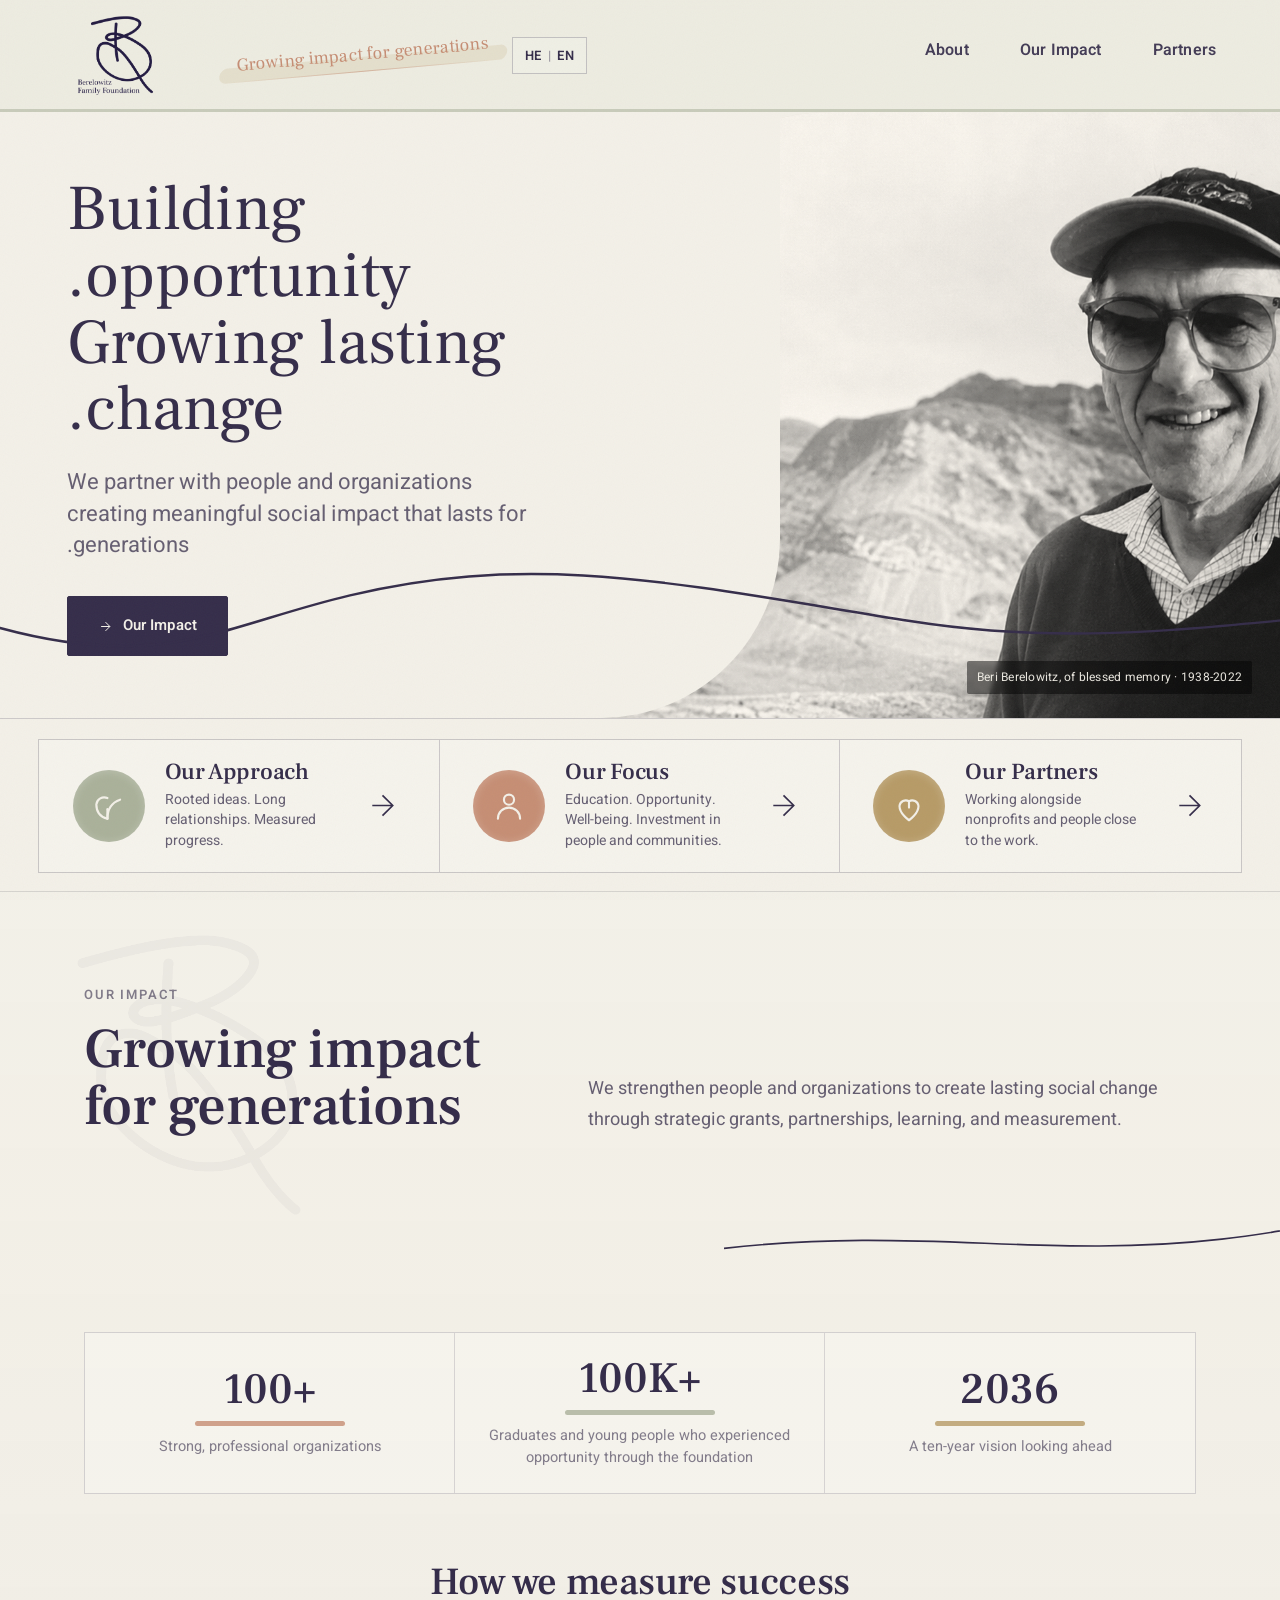
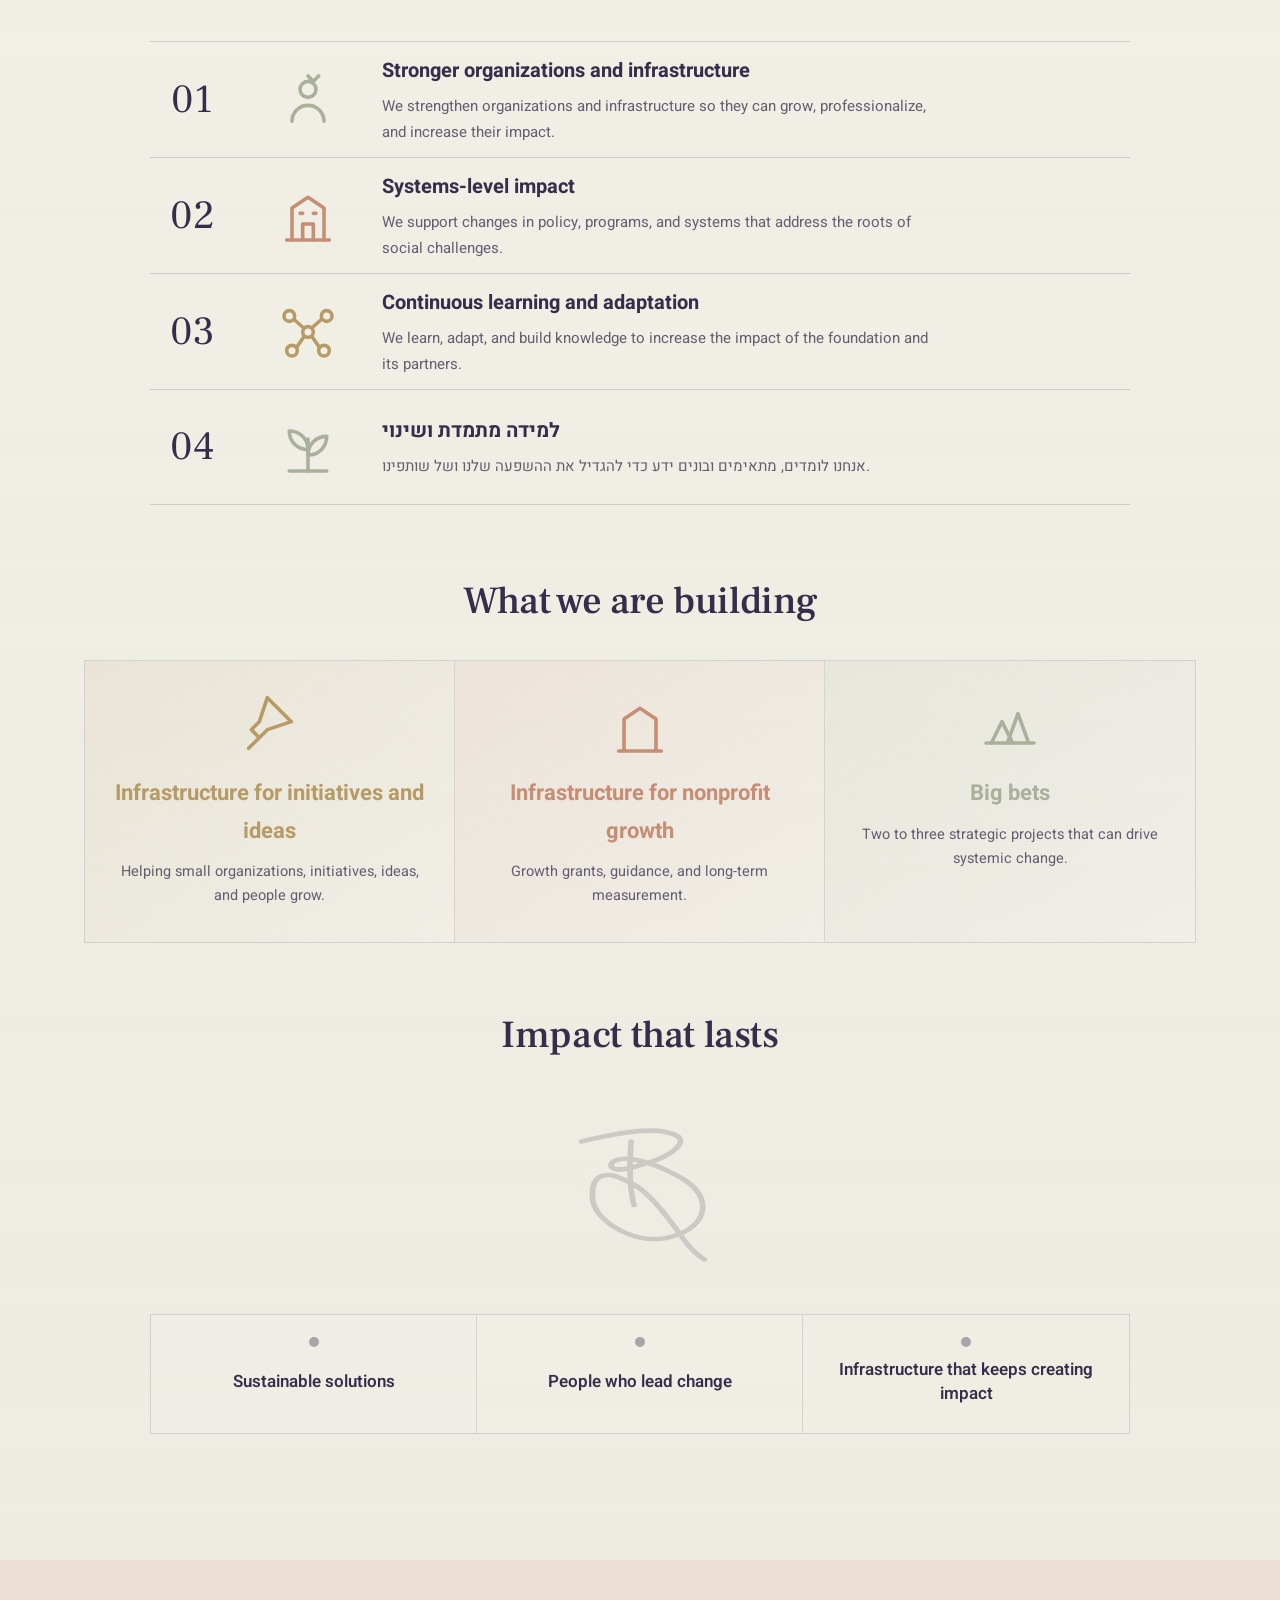
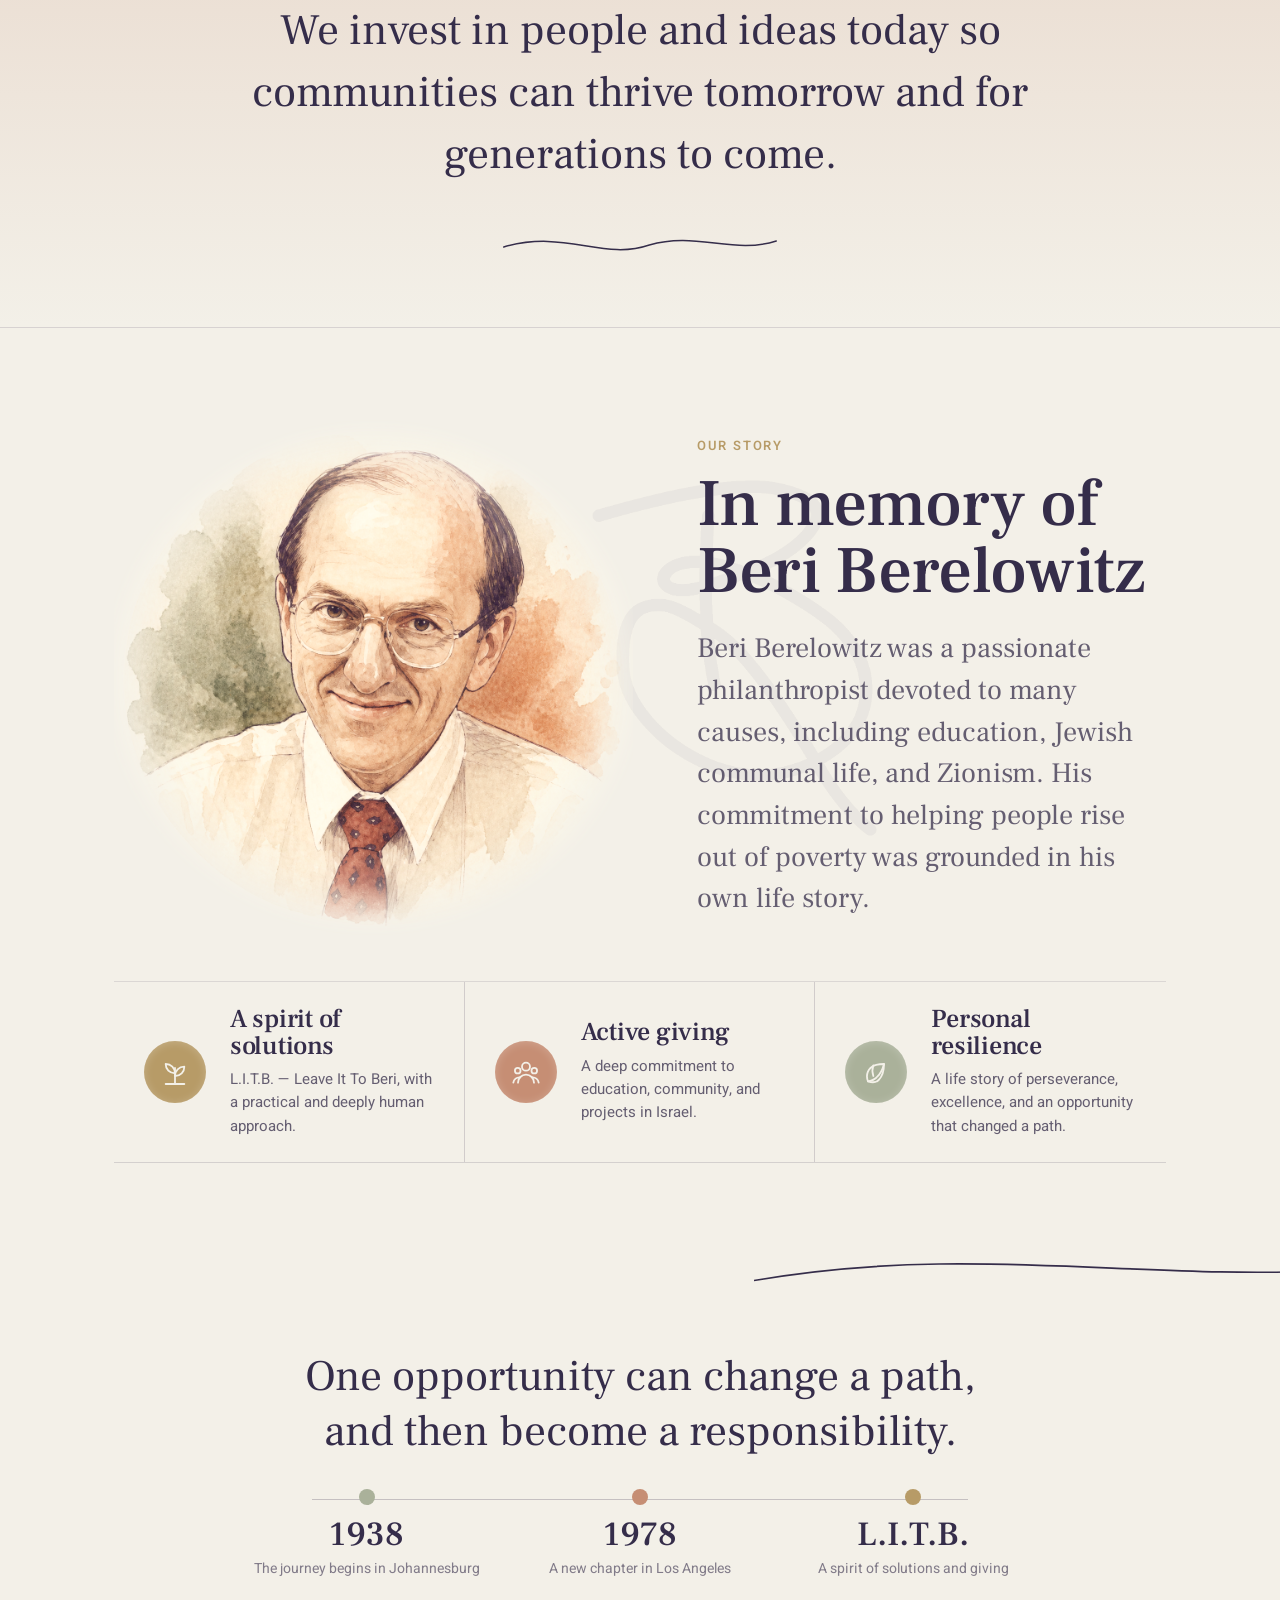
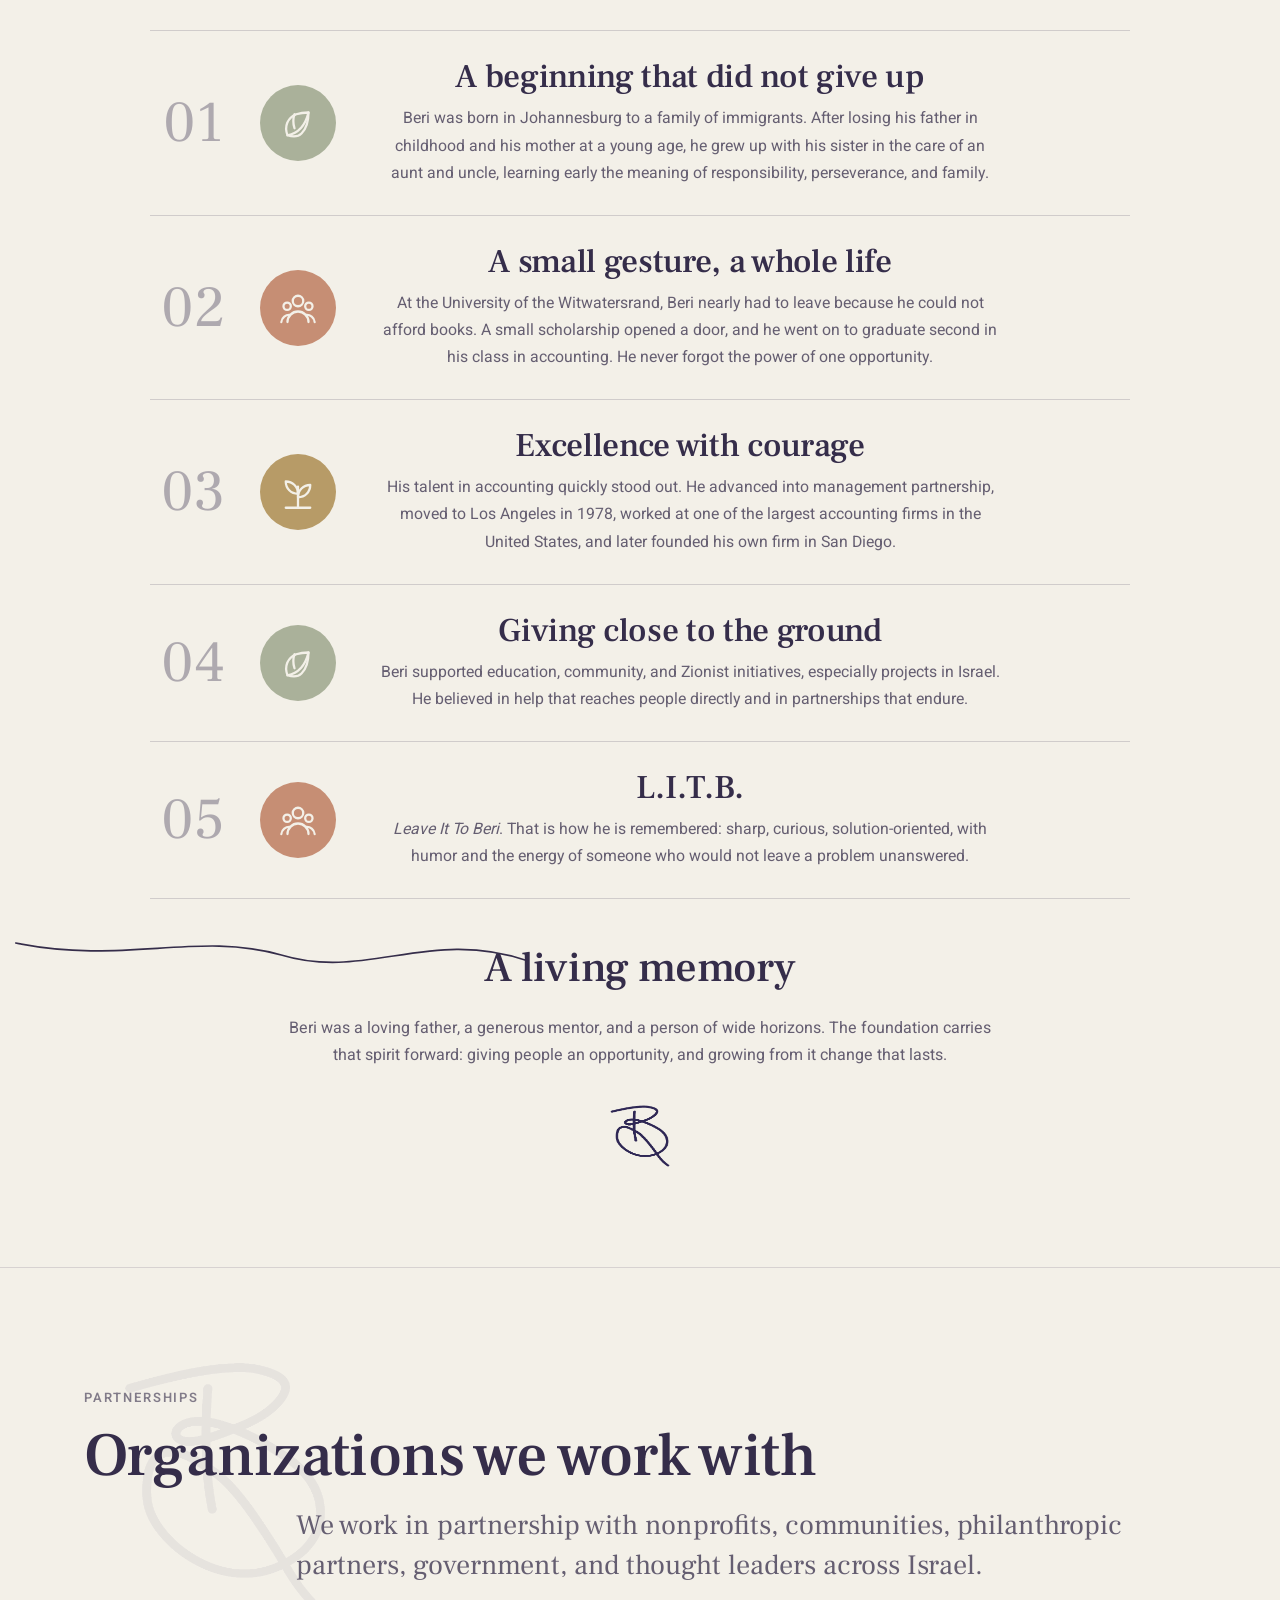
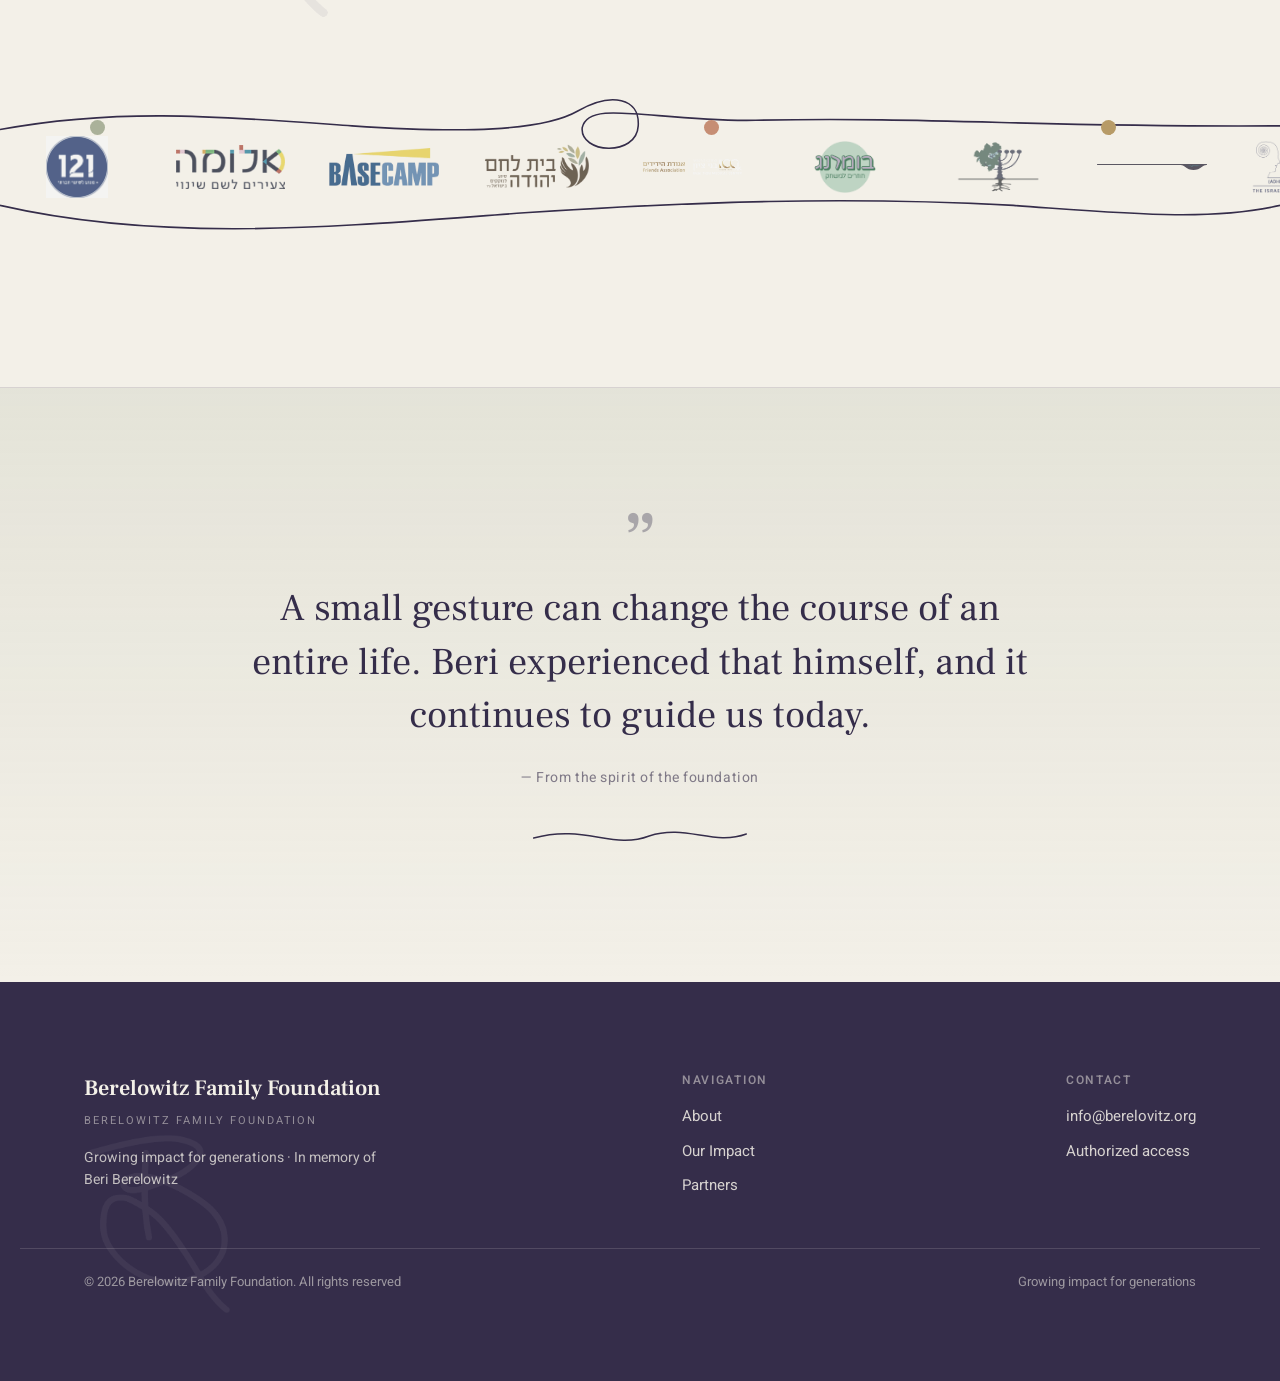
==== index.html @ 2999e734 "Set public site default language to English" ====
<!DOCTYPE html>
<html lang="he" dir="ltr">
<head>
<meta charset="UTF-8">
<meta name="viewport" content="width=device-width, initial-scale=1.0">
<title>קרן משפחת ברלוביץ׳ — מצמיחים השפעה לדורות</title>
<meta name="description" content="קרן משפחתית פילנתרופית לחיזוק אנשים וארגונים ליצירת שינוי חברתי שנשאר לאורך זמן. לזכר ברי ברלוביץ׳ ז״ל.">
<link rel="preconnect" href="https://fonts.googleapis.com">
<link rel="preconnect" href="https://fonts.gstatic.com" crossorigin>
<link href="https://fonts.googleapis.com/css2?family=Frank+Ruhl+Libre:wght@400;500;600;700&family=Heebo:wght@300;400;500;600;700&family=Playfair+Display:ital,wght@0,400;0,500;1,400&family=Inter:wght@300;400;500;600&display=swap" rel="stylesheet">
<style>
/* ============================================================
   Berelowitz Family Foundation — brand design system
   ============================================================ */
*{margin:0;padding:0;box-sizing:border-box}
:root{
  /* base */
  --purple:#352D4A; --ivory:#F3F0E8;
  /* accents (touches only) */
  --sage:#AAB19A; --terracotta:#C68E74; --mustard:#B79B67;
  /* purple alphas */
  --purple-08:rgba(53,45,74,.08);
  --purple-15:rgba(53,45,74,.15);
  --purple-35:rgba(53,45,74,.35);
  --purple-60:rgba(53,45,74,.60);
  --purple-75:rgba(53,45,74,.75);
  /* type */
  --serif:'Frank Ruhl Libre',Georgia,serif;
  --sans:'Heebo','Inter',system-ui,sans-serif;
  --gutter:clamp(22px,5vw,80px);
}
html{scroll-behavior:smooth}
html{overflow-x:clip}
body{
  font-family:var(--sans);background:var(--ivory);color:var(--purple);
  line-height:1.7;-webkit-font-smoothing:antialiased;overflow-x:clip;position:relative;width:100%;max-width:100%;direction:ltr;
}
body.loading{overflow:hidden}
/* paper grain — barely-there noise overlay */
body::before{
  content:"";position:fixed;inset:0;z-index:9999;pointer-events:none;opacity:.035;
  background-image:url("data:image/svg+xml,%3Csvg xmlns='http://www.w3.org/2000/svg' width='200' height='200'%3E%3Cfilter id='n'%3E%3CfeTurbulence type='fractalNoise' baseFrequency='0.9' numOctaves='3' stitchTiles='stitch'/%3E%3C/filter%3E%3Crect width='100%25' height='100%25' filter='url(%23n)'/%3E%3C/svg%3E");
}
img{max-width:100%;display:block}
a{color:inherit;text-decoration:none}
::selection{background:var(--purple);color:var(--ivory)}
:focus-visible{outline:2px solid var(--purple);outline-offset:3px;border-radius:2px}

.wrap{max-width:1240px;margin:0 auto;padding-inline:var(--gutter);direction:rtl}
section{padding-block:clamp(72px,10vw,140px);position:relative;overflow-x:clip;scroll-margin-top:118px}

/* ---------- Typography ---------- */
h1,h2,h3{font-family:var(--serif);font-weight:500;color:var(--purple);letter-spacing:-.01em}
.eyebrow{font-family:var(--sans);font-size:13px;font-weight:600;letter-spacing:.14em;text-transform:uppercase;color:var(--purple-60)}
.eyebrow.mustard{color:var(--mustard)}
.lead{font-size:18px;line-height:1.7;max-width:620px;color:var(--purple-75)}

/* ---------- Buttons ---------- */
.btn{display:inline-flex;align-items:center;gap:10px;font-family:var(--sans);font-size:15px;font-weight:600;
  padding:16px 30px;border-radius:2px;border:1px solid var(--purple);cursor:pointer;transition:background .3s ease,color .3s ease;letter-spacing:.01em}
.btn-primary{background:var(--purple);color:var(--ivory)}
.btn-primary:hover{background:var(--ivory);color:var(--purple)}
.btn-secondary{background:transparent;color:var(--purple)}
.btn-secondary:hover{background:var(--purple);color:var(--ivory)}
.tlink{display:inline-flex;align-items:center;gap:7px;font-size:14px;font-weight:600;color:var(--purple);padding-bottom:3px;position:relative}
.tlink::after{content:"";position:absolute;bottom:0;right:0;height:1px;width:100%;background:var(--purple);transform-origin:right;transition:transform .35s ease}
.tlink:hover::after{transform:scaleX(1.18)}
.tlink svg{width:15px;height:15px;stroke:currentColor;fill:none;stroke-width:1.6;transition:transform .3s ease}
.tlink:hover svg{transform:translateX(-4px)}

/* ---------- Monogram graphic (reusable) ---------- */
.monogram{position:absolute;background:url("monogram-motif.png") no-repeat center/contain;pointer-events:none;z-index:0}

/* ---------- BrandLine ---------- */
.brand-line{display:block;width:100%;overflow:visible}
.brand-line path{fill:none;stroke:var(--purple);stroke-width:1.5;stroke-linecap:round}
@media(prefers-reduced-motion:no-preference){
  .brand-line path{stroke-dasharray:var(--len,1400);stroke-dashoffset:var(--len,1400);animation:draw 2.4s .3s ease forwards}
}
@keyframes draw{to{stroke-dashoffset:0}}

/* ---------- Intro loader ---------- */
.intro-loader{position:fixed;inset:0;z-index:5000;display:grid;place-items:center;background:
  radial-gradient(circle at 48% 44%,rgba(183,155,103,.16),transparent 34%),
  linear-gradient(180deg,#f7f4ec 0%,var(--ivory) 100%);
  overflow:hidden;animation:introGone .8s 4.2s ease forwards}
.intro-loader::before{content:"";position:absolute;inset:auto auto -15vw -10vw;width:min(620px,62vw);height:min(620px,62vw);background:url("monogram-motif.png") center/contain no-repeat;opacity:.045;transform:rotate(-8deg)}
.intro-loader::after{content:"";position:absolute;left:0;right:0;top:57%;height:92px;background:
  url("data:image/svg+xml,%3Csvg xmlns='http://www.w3.org/2000/svg' viewBox='0 0 1440 130' preserveAspectRatio='none'%3E%3Cpath d='M0 70 C180 54 258 98 394 64 C520 32 576 42 628 68 C666 88 700 84 730 60 C760 36 804 36 834 62 C866 90 924 80 1010 62 C1138 36 1260 72 1440 56' fill='none' stroke='%23352D4A' stroke-width='2.2' stroke-linecap='round'/%3E%3C/svg%3E") center/100% 100% no-repeat;
  opacity:.2;transform:translateY(-50%)}
.intro-inner{position:relative;z-index:2;display:grid;justify-items:center;gap:18px;text-align:center;padding:34px;direction:rtl}
.intro-stage{position:relative;width:clamp(250px,30vw,430px);display:grid;place-items:center;isolation:isolate}
.intro-logo{width:100%;opacity:0;transform:translateY(12px) scale(.96);filter:blur(8px) drop-shadow(0 18px 38px rgba(53,45,74,.08));animation:introLogoReveal 1.65s .15s cubic-bezier(.22,.8,.2,1) forwards,introLogoSettle .55s 1.8s ease forwards}
.intro-logo img{width:100%;height:auto;display:block}
.intro-signature{width:100%;height:auto;display:block;filter:drop-shadow(0 18px 38px rgba(53,45,74,.08));transform:translateY(2px);animation:introLogoSettle .55s 2.15s ease forwards}
.intro-draw{fill:none;stroke:#fff;stroke-width:82;stroke-linecap:round;stroke-linejoin:round;stroke-dasharray:1;stroke-dashoffset:1;animation:introDraw 1.4s cubic-bezier(.68,0,.22,1) forwards}
.intro-draw.d1{animation-delay:.05s}
.intro-draw.d2{animation-delay:.36s}
.intro-draw.d3{animation-delay:.62s}
.intro-draw.d4{animation-delay:.86s}
.intro-draw.d5{animation-delay:1.18s}
.intro-tag{font-family:var(--serif);font-size:clamp(24px,3vw,46px);line-height:1.1;color:var(--purple);opacity:0;transform:translateY(10px) rotate(-2deg);animation:introRevealTag .8s 2.35s ease forwards}
.intro-tag span{color:var(--terracotta);position:relative}
.intro-tag span::after{content:"";position:absolute;right:-.05em;left:-.05em;bottom:.02em;height:.18em;background:rgba(183,155,103,.24);z-index:-1;transform:skewX(-12deg)}
@keyframes introLogoReveal{to{opacity:1;transform:translateY(0) scale(1);filter:blur(0) drop-shadow(0 18px 38px rgba(53,45,74,.08))}}
@keyframes introDraw{to{stroke-dashoffset:0}}
@keyframes introLogoSettle{to{transform:translateY(-2px) scale(1.02)}}
@keyframes introRevealTag{to{opacity:1;transform:rotate(-2deg)}}
@keyframes introGone{to{opacity:0;visibility:hidden;pointer-events:none}}
@media(prefers-reduced-motion:reduce){
  .intro-loader{animation:introGone .35s .8s ease forwards}
  .intro-logo,.intro-signature,.intro-tag{animation:none;opacity:1;transform:none;filter:none}
  .intro-draw{animation:none;stroke-dashoffset:0}
}

/* ---------- Header ---------- */
.hdr{position:sticky;top:0;z-index:200;background:rgba(236,235,225,.94);transition:background .3s,backdrop-filter .3s,box-shadow .3s;border-bottom:3px solid rgba(170,177,154,.55);overflow:visible;backdrop-filter:blur(10px)}
.hdr.stuck{background:rgba(236,235,225,.88);box-shadow:0 10px 30px rgba(53,45,74,.06)}
.hdr-in{max-width:100%;margin:0 auto;padding:14px clamp(34px,5vw,78px) 12px;display:flex;align-items:center;justify-content:space-between;gap:44px;direction:ltr;overflow:visible;position:relative;z-index:2}
.brand{display:flex;align-items:center;overflow:visible}
.brand-logo{width:clamp(104px,8.6vw,138px);height:auto;display:block;object-fit:contain}
.hdr-tagline{position:absolute;left:clamp(210px,17vw,320px);top:50%;transform:translateY(-48%) rotate(-5deg);font-family:var(--serif);font-size:clamp(18px,1.25vw,24px);line-height:1;color:var(--terracotta);white-space:nowrap;letter-spacing:.01em;padding:8px 18px 10px;pointer-events:none;z-index:1}
.hdr-tagline::before{content:"";position:absolute;inset:52% 0 0 0;height:42%;background:rgba(183,155,103,.16);border-radius:999px;transform:skewX(-12deg);z-index:-1}
.hdr-tagline::after{content:"";position:absolute;right:10px;left:10px;bottom:2px;height:1px;background:linear-gradient(90deg,transparent,var(--terracotta),transparent);opacity:.55}
.nav{display:flex;align-items:center;gap:clamp(28px,4vw,64px);direction:rtl;padding-top:0}
.nav a{font-size:clamp(16px,1.2vw,19px);font-weight:600;color:var(--purple);padding:0 0 10px;border-radius:2px;transition:color .2s,opacity .2s,border-color .2s;opacity:.92;letter-spacing:.01em;border-bottom:1px solid transparent}
.nav a:hover{opacity:1}
.nav a[aria-current="page"],.nav a:hover{border-color:var(--terracotta)}
.nav a.nav-cta{display:inline-flex;margin-inline-start:8px;border:1px solid var(--purple);opacity:1;align-items:center;gap:8px;font-weight:600;padding:15px 26px}
.nav a.nav-cta:hover{background:var(--purple);color:var(--ivory)}
.nav a.nav-cta svg{width:13px;height:13px;stroke:currentColor;fill:none;stroke-width:1.8}
.hdr-thread{display:none}
.lang-toggle{border:1px solid rgba(53,45,74,.24);background:rgba(255,255,255,.16);color:var(--purple);font-family:var(--sans);font-weight:600;font-size:13px;letter-spacing:.04em;padding:8px 12px;cursor:pointer;display:inline-flex;align-items:center;gap:6px;white-space:nowrap}
.lang-toggle span{opacity:.45}
.lang-toggle:hover{background:rgba(255,255,255,.34)}
.burger{display:none;background:none;border:none;color:var(--purple);cursor:pointer;padding:6px}
.burger svg{width:26px;height:26px;stroke:currentColor;fill:none;stroke-width:1.6}
@media(max-width:760px){
  .hdr{position:sticky}
  .hdr-in{align-items:center;padding:16px var(--gutter);direction:rtl}
  .brand-logo{width:190px}
  .hdr-tagline{display:none}
  .nav{position:fixed;inset:78px 0 auto 0;flex-direction:column;align-items:stretch;background:var(--ivory);
    padding:16px var(--gutter) 28px;gap:2px;border-bottom:1px solid var(--purple-08);
    transform:translateY(-135%);transition:transform .35s ease;box-shadow:0 24px 40px var(--purple-08)}
  .nav.open{transform:translateY(0);box-shadow:0 24px 40px var(--purple-08),0 100vh 0 rgba(243,240,232,.86)}
  .nav a{padding:14px 6px;font-size:16px;opacity:1;border-bottom:1px solid var(--purple-08)}
  .nav a.nav-cta{margin:10px 0 0;justify-content:center;border-radius:2px;padding:14px}
  .hdr-thread{display:none}
  .lang-toggle{margin-inline-start:auto;padding:7px 10px;font-size:12px}
  .burger{display:block}
}
@media(max-width:1080px){
  .hdr-tagline{left:clamp(182px,18vw,230px);font-size:17px}
}
@media(max-width:940px){
  .hdr-tagline{display:none}
}
@media(max-width:520px){
  .hdr-in{padding:14px var(--gutter)}
  .brand-logo{width:158px}
}
@media(max-width:380px){ .brand-txt small{display:none} }
body.lang-en{direction:ltr}
body.lang-en .wrap,body.lang-en .intro-inner,body.lang-en .nav,body.lang-en .focus-grid,body.lang-en .story-hero-copy,body.lang-en .partners-head{direction:ltr}
body.lang-en .hero-copy,body.lang-en .hero .lead,body.lang-en .story-hero-copy,body.lang-en .partners-head{text-align:left}
body.lang-en .hero h1 .accent{font-style:normal}
body.lang-en .tlink::after{right:auto;left:0;transform-origin:left}
body.lang-en .btn svg,body.lang-en .tlink svg{transform:scaleX(-1)}
body.lang-en .tlink:hover svg{transform:translateX(4px) scaleX(-1)}
body.lang-en .story-row,body.lang-en .story-row:nth-child(even){direction:ltr}
body.lang-en .story-row:nth-child(even) .row-copy{direction:ltr}
body.lang-en .row-copy{text-align:center}
body.lang-en .lg-field{text-align:left}
body.lang-en .ftr-in,body.lang-en .ftr-bottom{text-align:left}

/* ---------- Hero ---------- */
.hero{padding-block:0;position:relative;overflow:hidden;min-height:500px}
.hero-grid{max-width:100%;margin:0 auto;padding-inline:0;
  display:grid;grid-template-columns:minmax(430px,47vw) 1fr;gap:0;align-items:stretch;min-height:500px;direction:ltr}
.hero-copy{position:relative;z-index:3;padding:clamp(42px,5vw,72px) clamp(42px,5.2vw,88px) 62px;direction:rtl;text-align:right;background:var(--ivory)}
.hero-copy::after{
  content:"";position:absolute;top:0;bottom:0;left:calc(100% - 1px);width:clamp(130px,14vw,260px);
  background:var(--ivory);border-radius:0 0 clamp(150px,16vw,260px) 0;z-index:-1;
}
.hero h1{font-size:clamp(50px,5vw,84px);line-height:1.04;font-weight:400;letter-spacing:0}
.hero h1 .accent{font-style:italic;font-weight:400}
.hero .lead{margin-top:24px;font-size:22px;line-height:1.45;max-width:560px;margin-inline-start:auto;text-align:right}
.hero-cta{margin-top:34px}
/* large edge-to-edge image panel with concave curved edge (like the mockup) */
.hero-media{position:relative;z-index:2;align-self:stretch}
.hero-media figure{position:absolute;inset:0;overflow:hidden;background:#e9e2d8;
  border-radius:clamp(160px,18vw,290px) 0 0 0}
.hero-media img{width:100%;height:100%;object-fit:cover;object-position:center center;filter:grayscale(1) sepia(.12) contrast(.94) brightness(1.03)}
.hero-media figcaption{position:absolute;right:28px;bottom:24px;z-index:3;
  font-family:var(--sans);font-size:12px;color:rgba(243,240,232,.95);letter-spacing:.02em;
  background:rgba(0,0,0,.48);padding:6px 10px;border-radius:2px;backdrop-filter:blur(2px)}
/* connecting brand line between text and image */
.hero-connect{position:absolute;inset:0;z-index:1;pointer-events:none}
/* large cropped monogram bleeding off the left edge */
.hero .monogram{display:none}
.hero>.brand-line{position:absolute;left:0;right:53%;width:auto;bottom:34px;z-index:4;margin:0!important;height:140px!important;transform:scaleX(-1);pointer-events:none}
.hero>.brand-line path{stroke-width:2.1}
@media(min-width:761px) and (max-width:1100px){
  .hero{min-height:390px}
  .hero-grid{grid-template-columns:minmax(390px,52vw) 1fr;min-height:390px}
  .hero-copy{padding-top:36px;padding-bottom:40px}
  .hero h1{font-size:clamp(46px,5.2vw,60px)}
  .hero .lead{font-size:19px}
  .hero-media figure{background:#e9e2d8}
  .hero-media img{object-fit:cover;object-position:74% center}
  .hero>.brand-line{display:none}
}
@media(max-width:760px){
  .hero{min-height:0}
  .hero-grid{grid-template-columns:1fr;gap:0;min-height:0;padding-inline:0}
  .hero-copy{order:1;padding:44px var(--gutter) 38px}.hero-copy::after{display:none}.hero-media{order:2;align-self:auto;height:auto}
  .hero h1{font-size:clamp(38px,9vw,54px);letter-spacing:0;word-break:normal;overflow-wrap:break-word}
  .hero .lead{font-size:18px}
  .hero-media figure{position:relative;inset:auto;height:auto;aspect-ratio:4/3;border-radius:0 90px 0 90px;margin-inline:var(--gutter)}
  .hero-media img{object-position:center center}
  .hero-media figcaption{color:rgba(243,240,232,.95)}
  .hero .monogram{width:70vw;height:70vw;left:-38vw;top:auto;bottom:-10vw;opacity:.045}
  .hero>.brand-line{display:none}
}
@media(max-width:420px){
  .hero h1{font-size:clamp(34px,10.5vw,44px)}
}

/* ---------- Focus areas ---------- */
.focus{border-top:1px solid rgba(53,45,74,.2);padding-block:20px 18px;background:var(--ivory)}
.focus .wrap{max-width:100%;padding-inline:clamp(24px,3vw,44px)}
.focus-head{display:none;max-width:620px;margin-bottom:clamp(40px,5vw,64px)}
.focus-head h2{font-size:clamp(40px,4vw,68px);line-height:1.05;margin-top:14px}
.focus-grid{display:grid;grid-template-columns:repeat(3,1fr);gap:0;border:1px solid rgba(53,45,74,.22);direction:rtl}
.focus-item{min-height:124px;padding:20px clamp(18px,2.6vw,36px);border-bottom:none;position:relative;display:flex;align-items:center;gap:20px;background:rgba(255,255,255,.18)}
.focus-item:not(:last-child){border-inline-end:1px solid rgba(53,45,74,.22);padding-inline-end:clamp(22px,3vw,42px)}
.focus-ic{width:72px;height:72px;border-radius:50%;display:flex;align-items:center;justify-content:center;margin-bottom:0;box-shadow:inset 0 1px 10px rgba(255,255,255,.22)}
.focus-ic{flex:0 0 auto}
.focus-ic svg{width:38px;height:38px;stroke:var(--ivory);fill:none;stroke-width:1.35;stroke-linecap:round;stroke-linejoin:round}
.focus-ic.sage{background:var(--sage)}.focus-ic.terracotta{background:var(--terracotta)}.focus-ic.mustard{background:var(--mustard)}
.focus-copy{flex:1 1 auto;min-width:0}
.focus-item h3{font-size:clamp(22px,1.8vw,27px);font-weight:500;margin-bottom:5px;white-space:normal;line-height:1.08}
.focus-item p{font-size:clamp(14px,1.05vw,16px);color:var(--purple-75);line-height:1.48;max-width:310px}
.focus-item .tlink{flex:0 0 auto;margin-inline-start:auto;margin-top:0;font-size:0;width:42px;height:42px;align-items:center;justify-content:center;padding:0}
.focus-item .tlink::after{display:none}
.focus-item .tlink svg{width:35px;height:35px;stroke-width:1.15}
.focus-item .tlink:hover svg{transform:translateX(-4px)}
@media(max-width:760px){
  .focus-grid{grid-template-columns:1fr}
  .focus-item,.focus-item:not(:last-child){padding:24px 20px;border-inline-end:none;border-bottom:1px solid rgba(53,45,74,.22)}
  .focus-item:last-child{border-bottom:none}
}
@media(min-width:761px) and (max-width:1100px){
  .focus-item{min-height:122px;padding:18px 18px;gap:13px}
  .focus-ic{width:56px;height:56px}
  .focus-ic svg{width:30px;height:30px}
  .focus-item h3{font-size:21px;margin-bottom:4px}
  .focus-item p{font-size:13.5px;line-height:1.42}
  .focus-item .tlink{width:30px;height:30px}
  .focus-item .tlink svg{width:27px;height:27px}
}

/* ---------- Work detail ---------- */
.work-detail{position:relative;overflow:hidden;border-top:1px solid rgba(53,45,74,.13);background:linear-gradient(180deg,rgba(243,240,232,.78),rgba(236,235,225,.9));padding-block:clamp(58px,7vw,96px)}
.work-detail::before{content:"";position:absolute;inset:18px auto auto 24px;width:330px;height:330px;background:url("monogram-motif.png") center/contain no-repeat;opacity:.035;pointer-events:none}
.work-intro{position:relative;z-index:1;display:grid;grid-template-columns:minmax(300px,440px) 1fr;gap:clamp(34px,5vw,80px);align-items:end;margin-bottom:clamp(34px,4vw,58px)}
.work-intro h2{font-size:clamp(42px,4.4vw,72px);line-height:1.02;margin-top:12px}
.work-intro .lead{font-size:18px;line-height:1.75;color:var(--purple-75);max-width:620px}
.work-metrics{display:grid;grid-template-columns:repeat(3,1fr);gap:0;border:1px solid rgba(53,45,74,.18);background:rgba(255,255,255,.22)}
.work-metric{min-height:128px;padding:24px 22px;text-align:center;border-inline-end:1px solid rgba(53,45,74,.16);display:flex;flex-direction:column;justify-content:center}
.work-metric:last-child{border-inline-end:none}
.work-metric strong{font-family:var(--serif);font-size:clamp(34px,3.4vw,54px);line-height:1;color:var(--purple);font-weight:500}
.work-metric span{font-size:14.5px;line-height:1.5;color:var(--purple-60);margin-top:10px}
.strategy-grid{position:relative;z-index:1;display:grid;grid-template-columns:repeat(3,1fr);gap:0;border:1px solid rgba(53,45,74,.18);background:rgba(255,255,255,.18)}
.strategy-card{position:relative;min-height:280px;padding:32px 30px 34px;border-inline-end:1px solid rgba(53,45,74,.16);overflow:hidden}
.strategy-card:last-child{border-inline-end:none}
.strategy-card::after{content:"";position:absolute;inset:auto 0 0 0;height:5px}
.strategy-card.sage::after{background:var(--sage)}
.strategy-card.terracotta::after{background:var(--terracotta)}
.strategy-card.mustard::after{background:var(--mustard)}
.strategy-card .num{font-family:var(--serif);font-size:72px;line-height:.8;color:rgba(53,45,74,.08);display:block;margin-bottom:20px}
.strategy-card h3{font-size:clamp(27px,2.5vw,38px);line-height:1.08;margin-bottom:14px;color:var(--purple)}
.strategy-card p{font-size:15.5px;line-height:1.72;color:var(--purple-75)}
.work-actions{position:relative;z-index:1;margin-top:28px;border:1px solid rgba(53,45,74,.16);background:rgba(53,45,74,.04);padding:26px clamp(22px,3vw,34px)}
.work-actions h3{font-size:clamp(24px,2.4vw,34px);margin-bottom:18px}
.action-list{display:flex;flex-wrap:wrap;gap:10px}
.action-list span{display:inline-flex;align-items:center;gap:9px;padding:10px 14px;border:1px solid rgba(53,45,74,.14);background:rgba(255,255,255,.24);font-size:14.5px;color:var(--purple-75)}
.action-list span::before{content:"";width:8px;height:8px;border-radius:50%;background:var(--terracotta);flex:0 0 auto}
.action-list span:nth-child(3n+1)::before{background:var(--sage)}
.action-list span:nth-child(3n)::before{background:var(--mustard)}
.work-swoosh{width:100vw;margin:8px 50% 36px 0;transform:translateX(50%);height:92px}
.work-swoosh path{stroke:var(--purple);stroke-width:1.8;fill:none}
.work-metric strong::after{content:"";display:block;width:150px;height:5px;margin:10px auto 0;border-radius:999px;background:var(--sage);opacity:.8}
.work-metric.terracotta strong::after{background:var(--terracotta)}
.work-metric.mustard strong::after{background:var(--mustard)}
.success-flow{max-width:980px;margin:56px auto 0;position:relative}
.success-flow h3,.build-title,.lasting-title{text-align:center;font-size:clamp(28px,3vw,44px);margin-bottom:26px}
.success-row{display:grid;grid-template-columns:84px 92px 1fr;gap:28px;align-items:center;min-height:116px;border-top:1px solid rgba(53,45,74,.18)}
.success-row:last-child{border-bottom:1px solid rgba(53,45,74,.18)}
.success-num{font-family:var(--serif);font-size:40px;color:var(--purple);text-align:center}
.success-ic{width:64px;height:64px;margin:auto;color:var(--sage)}
.success-ic svg{width:100%;height:100%;stroke:currentColor;fill:none;stroke-width:1.35;stroke-linecap:round;stroke-linejoin:round}
.success-row.terracotta .success-ic{color:var(--terracotta)}
.success-row.mustard .success-ic{color:var(--mustard)}
.success-copy h4{font-size:20px;margin-bottom:6px}
.success-copy p{font-size:15px;line-height:1.7;color:var(--purple-75);max-width:560px}
.build-title{margin-top:64px}
.build-grid{display:grid;grid-template-columns:repeat(3,1fr);gap:0;border:1px solid rgba(53,45,74,.16);background:rgba(255,255,255,.18)}
.build-card{min-height:230px;text-align:center;padding:34px 28px;border-inline-end:1px solid rgba(53,45,74,.14);position:relative;overflow:hidden}
.build-card:last-child{border-inline-end:none}
.build-card::before{content:"";position:absolute;inset:0;opacity:.28;pointer-events:none;transition:opacity .3s,transform .35s}
.build-card::after{content:"";position:absolute;inset:auto 18% 0;height:5px;border-radius:999px;background:currentColor;opacity:0;transform:scaleX(.3);transition:opacity .3s,transform .35s}
.build-card.sage::before{background:linear-gradient(145deg,rgba(170,177,154,.55),rgba(170,177,154,.08))}
.build-card.terracotta::before{background:linear-gradient(145deg,rgba(198,142,116,.48),rgba(198,142,116,.08))}
.build-card.mustard::before{background:linear-gradient(145deg,rgba(183,155,103,.52),rgba(183,155,103,.08))}
.build-card.sage{color:var(--sage)}.build-card.terracotta{color:var(--terracotta)}.build-card.mustard{color:var(--mustard)}
.build-card>*{position:relative;z-index:1}
.build-card h4{font-size:22px;margin-bottom:10px}
.build-card p{font-size:14.5px;line-height:1.65;color:var(--purple-75)}
.build-card .success-ic{margin-bottom:16px;transition:transform .35s,color .3s}
.build-card.sage .success-ic{color:var(--sage)}
.build-card.terracotta .success-ic{color:var(--terracotta)}
.build-card.mustard .success-ic{color:var(--mustard)}
@media(hover:hover){
  .build-card{transition:transform .35s,box-shadow .35s,background .35s}
  .build-card:hover{transform:translateY(-8px);box-shadow:0 18px 54px rgba(53,45,74,.12);z-index:2;background:rgba(255,255,255,.32)}
  .build-card:hover::before{opacity:.52;transform:scale(1.06)}
  .build-card:hover::after{opacity:.9;transform:scaleX(1)}
  .build-card:hover .success-ic{transform:translateY(-6px) scale(1.06)}
}
.lasting-impact{margin-top:60px;text-align:center;position:relative}
.lasting-impact .monogram-mini{width:196px;height:196px;margin:10px auto 22px;position:relative;background:none;opacity:1}
.lasting-impact .monogram-mini::before,
.lasting-impact .monogram-mini::after{content:"";position:absolute;inset:0;background:url("monogram-motif.png") center/158px 158px no-repeat;pointer-events:none}
.lasting-impact .monogram-mini::before{opacity:.14;filter:brightness(0) saturate(1) invert(93%) sepia(7%) saturate(230%) hue-rotate(358deg) brightness(105%) contrast(92%);transform:translate(-3px,-3px)}
.lasting-impact .monogram-mini::after{opacity:.18;filter:brightness(0) saturate(1) invert(18%) sepia(19%) saturate(1074%) hue-rotate(216deg) brightness(88%) contrast(90%);transform:translate(3px,3px);mix-blend-mode:multiply}
.lasting-list{display:grid;grid-template-columns:repeat(3,minmax(0,1fr));gap:0;max-width:980px;margin:24px auto 36px;text-align:center;border:1px solid rgba(53,45,74,.16);background:rgba(255,255,255,.16)}
.lasting-list span{position:relative;min-height:118px;padding:42px 22px 26px;color:var(--purple);font-size:17px;line-height:1.45;font-weight:600;display:grid;place-items:center;overflow:hidden;border-inline-end:1px solid rgba(53,45,74,.14);transition:transform .32s ease,background .32s ease}
.lasting-list span:last-child{border-inline-end:none}
.lasting-list span::before{content:"";position:absolute;inset:0;opacity:.22;z-index:-1;transition:opacity .32s ease}
.lasting-list span:nth-child(1)::before{background:var(--sage)}
.lasting-list span:nth-child(2)::before{background:var(--terracotta)}
.lasting-list span:nth-child(3)::before{background:var(--mustard)}
.lasting-list span::after{content:"";position:absolute;top:22px;left:50%;transform:translateX(-50%);width:10px;height:10px;border-radius:50%;background:currentColor;opacity:.38}
@media(hover:hover){
  .lasting-list span:hover{transform:translateY(-6px);background:rgba(255,255,255,.28)}
  .lasting-list span:hover::before{opacity:.34}
}
.lasting-quote{font-family:var(--serif);font-size:clamp(28px,3.2vw,48px);line-height:1.3;color:var(--purple);max-width:860px;margin:0 auto}
@media(max-width:900px){
  .work-intro{grid-template-columns:1fr;align-items:start}
  .work-metrics,.strategy-grid{grid-template-columns:1fr}
  .work-metric,.work-metric:last-child,.strategy-card,.strategy-card:last-child{border-inline-end:none;border-bottom:1px solid rgba(53,45,74,.16)}
  .work-metric:last-child,.strategy-card:last-child{border-bottom:none}
  .strategy-card{min-height:0}
  .success-row{grid-template-columns:54px 54px 1fr;gap:14px}
  .success-ic{width:48px;height:48px}
  .build-grid{grid-template-columns:1fr}
  .lasting-list{grid-template-columns:repeat(2,minmax(0,1fr))}
  .lasting-list span:nth-child(2n){border-inline-end:none}
  .lasting-list span{border-bottom:1px solid rgba(53,45,74,.14)}
  .lasting-list span:nth-last-child(-n+2){border-bottom:none}
  .build-card,.build-card:last-child{border-inline-end:none;border-bottom:1px solid rgba(53,45,74,.18)}
  .build-card:last-child{border-bottom:none}
}

/* ---------- Impact statement ---------- */
.impact{text-align:center;background:linear-gradient(180deg,rgba(198,142,116,.18),rgba(198,142,116,.08) 55%,rgba(243,240,232,0));padding-block:40px 62px}
.impact .wrap{position:relative;z-index:2}
.impact .impact-text{font-family:var(--serif);font-weight:400;font-size:clamp(26px,3.4vw,44px);line-height:1.42;max-width:900px;margin:0 auto;color:var(--purple)}
.impact .brand-line{max-width:280px;margin:40px auto 0;height:40px}

/* ---------- Story ---------- */
.story{border-top:1px solid var(--purple-15);position:relative;overflow:hidden;background:linear-gradient(180deg,rgba(183,155,103,.1),rgba(243,240,232,0) 42%)}
.story::before{content:"";position:absolute;inset:0 0 auto auto;width:min(720px,58vw);height:100%;background:linear-gradient(90deg,rgba(53,45,74,.16),rgba(243,240,232,.62) 48%,rgba(243,240,232,.92)),url("beri-hero-wide.png") center/cover no-repeat;opacity:.42;filter:grayscale(1) sepia(.16) contrast(1.08);pointer-events:none}
.story .monogram{width:min(520px,46vw);height:min(520px,46vw);left:-140px;bottom:-80px;opacity:.05}
.story-grid{display:grid;grid-template-columns:minmax(280px,360px) 1fr;gap:clamp(34px,5vw,78px);align-items:start;position:relative;z-index:2}
.story-aside{position:sticky;top:110px}
.story-card{border:1px solid rgba(53,45,74,.16);background:rgba(255,255,255,.32);padding:24px;backdrop-filter:blur(2px)}
.story-aside figure{display:none;border-radius:4px 4px 4px 110px;overflow:hidden;background:var(--purple-08);aspect-ratio:4/5}
.story-aside img{width:100%;height:100%;object-fit:cover;filter:grayscale(1) sepia(.12) contrast(.94)}
.story-name{font-family:var(--serif);font-size:34px;font-weight:500;margin-top:0;line-height:1.05}
.story-years{display:inline-flex;margin-top:10px;padding:7px 12px;border-radius:999px;background:rgba(183,155,103,.16);color:var(--mustard);font-size:13px;letter-spacing:.14em;font-weight:600}
.story-quote{margin-top:24px;padding:22px;border-right:4px solid var(--terracotta);background:rgba(198,142,116,.12);font-family:var(--serif);font-style:italic;font-size:22px;line-height:1.35;color:var(--purple)}
.story-quote span{display:block;font-family:var(--sans);font-style:normal;font-size:14px;color:var(--purple-60);margin-top:7px}
.story-body .eyebrow{display:block;margin-bottom:16px}
.story-body h2{font-size:clamp(40px,4.3vw,68px);line-height:1.04;margin-bottom:22px}
.story-signature{width:min(360px,72vw);height:58px;margin:-4px 0 16px auto;transform:scaleX(-1)}
.story-signature path{stroke:var(--terracotta);stroke-width:1.7}
.story-body p{font-size:16.5px;line-height:1.78;color:var(--purple-75);max-width:720px;margin-bottom:18px}
.story-body p.first{font-family:var(--serif);font-size:clamp(24px,2.1vw,34px);color:var(--purple);line-height:1.35;max-width:760px;margin-bottom:28px}
.story-body em{font-style:italic;color:var(--purple)}
.memory-cards{display:grid;grid-template-columns:repeat(3,1fr);gap:0;margin:32px 0 34px;border:1px solid rgba(53,45,74,.18)}
.memory-card{min-height:136px;padding:24px 22px;border-inline-end:1px solid rgba(53,45,74,.18);background:rgba(255,255,255,.2);position:relative;overflow:hidden}
.memory-card::before{content:"";position:absolute;inset:0;opacity:.22;pointer-events:none}
.memory-card:last-child{border-inline-end:none}
.memory-card .dot{width:12px;height:12px;border-radius:50%;display:block;margin-bottom:18px}
.memory-card.sage{border-top:4px solid var(--sage)}
.memory-card.terracotta{border-top:4px solid var(--terracotta)}
.memory-card.mustard{border-top:4px solid var(--mustard)}
.memory-card.sage::before{background:linear-gradient(135deg,rgba(170,177,154,.5),rgba(170,177,154,0))}
.memory-card.terracotta::before{background:linear-gradient(135deg,rgba(198,142,116,.48),rgba(198,142,116,0))}
.memory-card.mustard::before{background:linear-gradient(135deg,rgba(183,155,103,.5),rgba(183,155,103,0))}
.memory-card.sage .dot{background:var(--sage)}
.memory-card.terracotta .dot{background:var(--terracotta)}
.memory-card.mustard .dot{background:var(--mustard)}
.memory-card h3{font-size:24px;line-height:1.1;margin-bottom:8px}
.memory-card p{font-size:14.5px;line-height:1.55;margin:0;color:var(--purple-75)}
.memory-card>*{position:relative;z-index:1}
.story-text{max-width:900px;display:grid;grid-template-columns:repeat(2,minmax(0,1fr));gap:18px;margin-top:8px}
.story-step{position:relative;min-height:180px;padding:24px 24px 24px 22px;border:1px solid rgba(53,45,74,.16);background:rgba(255,255,255,.24);overflow:hidden}
.story-step::before{content:attr(data-step);position:absolute;left:18px;top:10px;font-family:var(--serif);font-size:78px;line-height:1;color:rgba(53,45,74,.06)}
.story-step::after{content:"";position:absolute;inset:auto 0 0 0;height:5px;opacity:.95}
.story-step.sage::after{background:var(--sage)}
.story-step.terracotta::after{background:var(--terracotta)}
.story-step.mustard::after{background:var(--mustard)}
.story-step.purple::after{background:var(--purple)}
.story-step h3{font-size:28px;line-height:1.08;margin-bottom:12px;position:relative;z-index:1}
.story-step p{font-size:15.5px;line-height:1.7;margin:0;color:var(--purple-75);position:relative;z-index:1}
.story-step.wide{grid-column:1/-1;min-height:0;display:grid;grid-template-columns:auto 1fr;gap:18px;align-items:center;background:rgba(53,45,74,.05)}
.story-step.wide h3{margin:0}
.story-step.wide p{font-size:17px;color:var(--purple)}
.legacy-panel{margin:34px 0 30px;border:1px solid rgba(53,45,74,.2);min-height:260px;background:linear-gradient(135deg,rgba(170,177,154,.18),rgba(198,142,116,.12) 48%,rgba(183,155,103,.16));overflow:hidden;box-shadow:0 18px 48px rgba(53,45,74,.08);position:relative}
.legacy-panel::before{content:"";position:absolute;inset:auto 2% -18% auto;width:320px;height:320px;background:url("monogram-motif.png") center/contain no-repeat;opacity:.045;transform:rotate(-12deg);pointer-events:none}
.legacy-panel::after{content:"";position:absolute;inset:0;background:linear-gradient(90deg,rgba(255,255,255,.28),rgba(255,255,255,0));pointer-events:none}
.legacy-image{display:none}
.legacy-content{position:relative;z-index:1;padding:38px clamp(26px,4vw,56px);display:flex;flex-direction:column;justify-content:center}
.legacy-content blockquote{font-family:var(--serif);font-size:clamp(25px,2.7vw,42px);line-height:1.2;color:var(--purple);font-weight:400;margin:0}
.legacy-content blockquote span{color:var(--terracotta)}
.legacy-facts{display:grid;grid-template-columns:repeat(3,1fr);gap:10px;margin-top:26px}
.legacy-fact{border-top:3px solid var(--sage);padding-top:10px;font-size:13.5px;line-height:1.35;color:var(--purple-75)}
.legacy-fact strong{display:block;font-family:var(--serif);font-size:24px;color:var(--purple);line-height:1}
.legacy-fact:nth-child(2){border-color:var(--terracotta)}
.legacy-fact:nth-child(3){border-color:var(--mustard)}
.story-thread{width:min(520px,78vw);height:52px;margin:26px auto 0 0}
.story-thread path{stroke:var(--mustard);stroke-width:1.6}
@media(max-width:820px){
  .story-grid{grid-template-columns:1fr;gap:32px}
  .story-aside{position:static;max-width:360px}
  .memory-cards{grid-template-columns:1fr}
  .memory-card,.memory-card:last-child{border-inline-end:none;border-bottom:1px solid rgba(53,45,74,.18)}
  .memory-card:last-child{border-bottom:none}
  .story-text{grid-template-columns:1fr}
  .story-step.wide{grid-column:auto;display:block}
  .story-step.wide h3{margin-bottom:10px}
  .legacy-facts{grid-template-columns:1fr}
}

/* Memorial page, based on the fuller Beri reference layout */
.story{padding-block:0 70px;background:var(--ivory);border-top:1px solid var(--purple-15);position:relative;overflow:hidden}
.story::before{content:"";position:absolute;inset:120px auto auto 41%;width:min(420px,34vw);height:min(420px,34vw);background:url("monogram-motif.png") center/contain no-repeat;opacity:.045;filter:none;pointer-events:none}
.story .monogram{display:none}
.story .wrap{max-width:1180px}
.story-grid{display:block;position:relative;z-index:2}
.story-hero{display:grid;grid-template-columns:1.05fr .95fr;gap:clamp(34px,5vw,76px);align-items:center;padding-block:clamp(46px,7vw,92px) 34px;direction:ltr}
.story-photo{margin:0;align-self:center;justify-self:center;width:min(520px,100%);overflow:visible;background:none;box-shadow:none}
.story-photo img{display:block;width:100%;height:auto;object-fit:contain;filter:sepia(.05) contrast(.98) brightness(1.02);mix-blend-mode:multiply;
  -webkit-mask-image:radial-gradient(ellipse 58% 55% at 50% 50%, #000 58%, rgba(0,0,0,.75) 72%, transparent 91%);
          mask-image:radial-gradient(ellipse 58% 55% at 50% 50%, #000 58%, rgba(0,0,0,.75) 72%, transparent 91%)}
.story-hero-copy{text-align:right;direction:rtl}
.story-hero-copy .eyebrow{display:block;color:var(--mustard);margin-bottom:14px}
.story-hero-copy h2{font-size:clamp(48px,5.2vw,78px);line-height:1.02;margin-bottom:22px}
.story-hero-copy p{font-family:var(--serif);font-size:clamp(24px,2.2vw,34px);line-height:1.48;color:var(--purple-75);max-width:560px;margin-inline-start:auto}
.memory-strip{display:grid;grid-template-columns:repeat(3,1fr);gap:0;margin:10px 0 48px;border-bottom:1px solid rgba(53,45,74,.16);border-top:1px solid rgba(53,45,74,.12)}
.memory-mini{min-height:130px;padding:24px 30px;display:grid;grid-template-columns:68px 1fr;gap:18px;align-items:center;border-inline-end:1px solid rgba(53,45,74,.18)}
.memory-mini:last-child{border-inline-end:none}
.memory-mini .focus-ic{width:62px;height:62px}
.memory-mini .focus-ic svg{width:32px;height:32px}
.memory-mini h3{font-size:26px;line-height:1.05;margin-bottom:8px}
.memory-mini p{font-size:15px;line-height:1.55;color:var(--purple-75);margin:0}
.story-swoosh{width:100vw;margin:16px 50% 22px 0;transform:translateX(50%);height:92px}
.story-swoosh path{stroke:var(--purple);stroke-width:2;fill:none}
.story-quote-main{text-align:center;max-width:760px;margin:0 auto 30px;font-family:var(--serif);font-size:clamp(30px,3.4vw,48px);line-height:1.25;color:var(--purple)}
.story-timeline{max-width:820px;margin:0 auto 52px;display:grid;grid-template-columns:repeat(3,1fr);gap:0;position:relative;text-align:center}
.story-timeline::before{content:"";position:absolute;left:10%;right:10%;top:10px;height:1px;background:rgba(53,45,74,.24)}
.timepoint{position:relative;padding-top:28px}
.timepoint::before{content:"";position:absolute;top:0;left:50%;width:16px;height:16px;border-radius:50%;transform:translateX(-50%);background:var(--sage)}
.timepoint.terracotta::before{background:var(--terracotta)}
.timepoint.mustard::before{background:var(--mustard)}
.timepoint strong{display:block;font-family:var(--serif);font-size:34px;line-height:1;color:var(--purple);font-weight:500}
.timepoint span{display:block;margin-top:8px;font-size:14px;color:var(--purple-60);line-height:1.4}
.story-rows{max-width:980px;margin:0 auto;border-top:1px solid rgba(53,45,74,.18)}
.story-row{display:flex;direction:rtl;align-items:center;gap:24px;min-height:146px;border-bottom:1px solid rgba(53,45,74,.18);padding-block:28px}
.story-row:nth-child(even){direction:ltr}
.story-row:nth-child(even) .row-copy{direction:rtl}
.story-row>[aria-hidden="true"]{display:block;flex:0 0 86px}
.row-num{flex:0 0 86px;font-family:var(--serif);font-size:58px;line-height:1;color:rgba(53,45,74,.36);font-weight:400;text-align:center}
.row-icon{flex:0 0 76px;width:76px;height:76px;border-radius:50%;display:flex;align-items:center;justify-content:center;color:var(--ivory)}
.row-icon svg{width:42px;height:42px;stroke:currentColor;fill:none;stroke-width:1.3;stroke-linecap:round;stroke-linejoin:round}
.row-icon.sage{background:var(--sage)}.row-icon.terracotta{background:var(--terracotta)}.row-icon.mustard{background:var(--mustard)}
.row-copy{flex:1;text-align:center}
.row-copy h3{font-size:clamp(27px,2.6vw,38px);line-height:1.08;margin-bottom:10px}
.row-copy p{max-width:620px;margin:0 auto;font-size:15.8px;line-height:1.72;color:var(--purple-75)}
.story-final{position:relative;text-align:center;padding:34px 0 18px}
.story-final .brand-line{position:absolute;left:-8vw;right:auto;top:20px;width:min(520px,55vw);height:70px;transform:scaleX(-1)}
.story-final .brand-line path{stroke:var(--purple);stroke-width:1.7}
.story-final h3{font-size:clamp(30px,3.3vw,46px);margin-bottom:10px}
.story-final p{max-width:720px;margin:0 auto;color:var(--purple-75);font-size:16px;line-height:1.7}
.story-final .final-mark{width:86px;height:86px;margin:24px auto 0;background:url("monogram-motif.png") center/72px 72px no-repeat;opacity:.95}
@media(max-width:900px){
  .story-hero{grid-template-columns:1fr;padding-top:36px}
  .story-photo{order:2}
  .story-hero-copy{order:1;text-align:center}
  .story-hero-copy p{margin-inline:auto}
  .memory-strip{grid-template-columns:1fr}
  .memory-mini,.memory-mini:last-child{border-inline-end:none;border-bottom:1px solid rgba(53,45,74,.16)}
  .memory-mini:last-child{border-bottom:none}
  .story-row,.story-row:nth-child(even){direction:rtl;display:grid;grid-template-columns:58px 1fr;gap:16px;min-height:0}
  .story-row>[aria-hidden="true"]{display:none}
  .story-row .row-icon,.story-row:nth-child(even) .row-icon{grid-column:1;grid-row:1/3;width:58px;height:58px}
  .story-row .row-copy,.story-row:nth-child(even) .row-copy{grid-column:2;text-align:right}
  .story-row .row-num,.story-row:nth-child(even) .row-num{grid-column:2;grid-row:1;text-align:right;font-size:40px;line-height:.8}
  .row-copy h3{margin-top:30px}
  .story-timeline{grid-template-columns:1fr;gap:18px}
  .story-timeline::before{display:none}
}

/* ---------- Partners ---------- */
.partners{border-top:1px solid var(--purple-15);overflow:hidden;background:var(--ivory);padding-block:clamp(74px,9vw,126px);position:relative}
.partners::before{content:"";position:absolute;left:clamp(28px,6vw,96px);top:72px;width:min(300px,26vw);height:min(300px,26vw);background:url("monogram-motif.png") center/contain no-repeat;opacity:.055;filter:drop-shadow(0 1px 0 rgba(255,255,255,.5));pointer-events:none}
.partners .wrap{max-width:none;padding-inline:0;direction:ltr;position:relative;z-index:1}
.partners-head{max-width:1240px;margin:0 auto clamp(42px,5vw,70px);padding-inline:var(--gutter);direction:rtl;text-align:right}
.partners-head h2{font-size:clamp(44px,4.8vw,78px);line-height:1.04;margin-top:14px}
.partners-head .lead{font-family:var(--serif);font-size:clamp(23px,2.2vw,34px);line-height:1.45;color:var(--purple-75);max-width:900px;margin-inline-start:auto}
.partners-track{position:relative;overflow:hidden;padding-block:74px 62px}
.partners-thread{position:absolute;inset:0;z-index:0;width:100%;height:100%;pointer-events:none}
.partners-thread path{fill:none;stroke:var(--purple);stroke-width:1.75}
.partners-dot{position:absolute;top:70px;width:15px;height:15px;border-radius:50%;z-index:2}
.partners-dot.sage{left:7%;background:var(--sage)}
.partners-dot.terracotta{left:55%;background:var(--terracotta)}
.partners-dot.mustard{left:86%;background:var(--mustard)}
.logo-wall{position:relative;z-index:1;display:flex;align-items:center;width:max-content;min-width:100%;direction:ltr;margin-left:0;margin-right:auto;border:0;animation:logoRoll 42s linear infinite;will-change:transform}
.logo-wall:hover{animation-play-state:paused}
.logo-cell{background:transparent;aspect-ratio:auto;flex:0 0 clamp(130px,12vw,180px);height:86px;display:flex;align-items:center;justify-content:center;padding:12px 22px;border:0;transition:transform .25s,filter .25s;cursor:pointer}
.logo-cell:hover{transform:translateY(-3px)}
.logo-cell img{max-width:100%;max-height:62px;width:auto;height:auto;object-fit:contain;filter:saturate(.62) contrast(.92);opacity:.82;transition:filter .3s,opacity .3s}
.logo-cell:hover img{filter:saturate(1) contrast(1);opacity:1}
@media(max-width:760px){
  .partners::before{width:240px;height:260px;left:-30px;top:90px}
  .partners-track{padding-block:46px}
  .partners-thread{height:150px;top:18px}
  .partners-dot{top:48px}
  .logo-cell{flex-basis:128px;height:70px;padding:10px 18px}
  .logo-cell img{max-height:48px}
}
@keyframes logoRoll{from{transform:translateX(0)}to{transform:translateX(-50%)}}
@media(prefers-reduced-motion:reduce){.logo-wall{animation:none;flex-wrap:wrap;width:100%}}

/* ---------- Quote / stories ---------- */
.quote{text-align:center;border-top:1px solid var(--purple-15);background:linear-gradient(180deg,rgba(170,177,154,.2),rgba(170,177,154,.08) 62%,rgba(243,240,232,0))}
.quote-mark{font-family:var(--serif);font-size:90px;line-height:.5;color:var(--purple-35);height:44px;display:block}
.quote blockquote{font-family:var(--serif);font-size:clamp(24px,3vw,38px);line-height:1.4;max-width:800px;margin:22px auto 0;color:var(--purple);font-weight:400}
.quote cite{display:block;font-family:var(--sans);font-style:normal;font-size:14px;color:var(--purple-60);margin-top:24px;letter-spacing:.04em}
.quote .brand-line{max-width:220px;margin:30px auto 0;height:34px}

/* ---------- Footer ---------- */
.ftr{background:var(--purple);color:var(--ivory);padding-block:clamp(56px,7vw,88px);position:relative;overflow:hidden}
.ftr .monogram{width:210px;height:210px;left:54px;bottom:52px;opacity:.05;
  background-image:url("monogram-motif.png");filter:brightness(0) invert(1)}
.ftr-in{max-width:1240px;margin:0 auto;padding-inline:var(--gutter);position:relative;z-index:2;
  display:flex;flex-wrap:wrap;gap:32px;justify-content:space-between;align-items:flex-start}
.ftr-brand .fb-name{font-family:var(--serif);font-size:22px;font-weight:600}
.ftr-brand .fb-sub{font-size:11px;letter-spacing:.18em;text-transform:uppercase;color:rgba(243,240,232,.5);margin-top:5px}
.ftr-brand .fb-tag{margin-top:16px;font-size:14px;color:rgba(243,240,232,.75);max-width:300px;line-height:1.6}
.ftr-col h4{font-family:var(--sans);font-size:12px;letter-spacing:.14em;text-transform:uppercase;color:rgba(243,240,232,.5);font-weight:600;margin-bottom:14px}
.ftr-col a,.ftr-col p{display:block;font-size:15px;color:rgba(243,240,232,.85);margin-bottom:9px;transition:color .2s}
.ftr-col a:hover{color:var(--ivory)}
.ftr-bottom{max-width:1240px;margin:40px auto 0;padding:22px var(--gutter) 0;border-top:1px solid rgba(243,240,232,.15);
  position:relative;z-index:2;font-size:13px;color:rgba(243,240,232,.55);display:flex;flex-wrap:wrap;gap:12px;justify-content:space-between}

/* ---------- Login modal ---------- */
.overlay{position:fixed;inset:0;z-index:1000;background:var(--purple-75);backdrop-filter:blur(4px);
  display:none;align-items:center;justify-content:center;padding:22px}
.overlay.open{display:flex}
.login{background:var(--ivory);border-radius:4px;padding:40px 34px 34px;max-width:400px;width:100%;position:relative;text-align:center;border:1px solid var(--purple-15)}
.login.shake{animation:shake .4s}
@keyframes shake{25%{transform:translateX(-7px)}75%{transform:translateX(7px)}}
.lg-close{position:absolute;top:14px;left:16px;background:none;border:none;font-size:26px;color:var(--purple-35);cursor:pointer;line-height:1}
.lg-logo{width:64px;height:64px;margin:0 auto 16px}
.login h2{font-size:24px;font-weight:600;margin-bottom:8px}
.lg-hint{font-size:13.5px;color:var(--purple-60);line-height:1.6;margin-bottom:24px}
.lg-field{text-align:right;margin-bottom:18px}
.lg-field label{display:block;font-size:13px;font-weight:600;margin-bottom:7px;color:var(--purple)}
.lg-field input{width:100%;padding:13px 15px;border:1px solid var(--purple-35);border-radius:2px;background:#fff;
  font-family:var(--sans);font-size:16px;color:var(--purple);text-align:center;letter-spacing:3px}
.lg-field input:focus{outline:none;border-color:var(--purple)}
.lg-btn{width:100%;padding:15px;background:var(--purple);color:var(--ivory);border:1px solid var(--purple);border-radius:2px;
  font-family:var(--sans);font-size:15px;font-weight:600;cursor:pointer;transition:background .3s,color .3s}
.lg-btn:hover{background:var(--ivory);color:var(--purple)}
.lg-btn:disabled{opacity:.6;cursor:wait}
.lg-err{margin-top:14px;font-size:13.5px;color:var(--terracotta);min-height:18px;opacity:0;transition:opacity .2s}
.lg-err.show{opacity:1}

/* ---------- Mobile polish pass ---------- */
@media(max-width:760px){
  :root{--gutter:clamp(18px,5.8vw,26px)}
  section{padding-block:58px;scroll-margin-top:74px}
  .intro-loader{animation:introGone .65s 2.95s ease forwards}
  .intro-inner{gap:12px;padding:24px}
  .intro-stage{width:min(76vw,300px)}
  .intro-logo{animation-duration:1.2s}
  .intro-draw{stroke-width:88;animation-duration:1.2s}
  .intro-tag{font-size:clamp(23px,7vw,32px);animation-delay:1.35s;color:var(--purple)}
  .hdr{border-bottom:1px solid rgba(170,177,154,.55)}
  .hdr-in{min-height:64px;padding:8px var(--gutter);justify-content:space-between}
  .brand-logo{width:clamp(108px,35vw,134px)}
  .burger{width:40px;height:40px;display:grid;place-items:center;border:1px solid rgba(53,45,74,.15);background:rgba(255,255,255,.2)}
  .nav{inset:64px 0 auto 0;padding:12px var(--gutter) 22px}
  .nav a{font-size:17px;padding:13px 4px;text-align:right}

  .hero-copy{padding:30px var(--gutter) 28px;text-align:center}
  .hero h1{font-size:clamp(34px,10vw,45px);line-height:1.08}
  .hero .lead{font-size:17px;line-height:1.62;margin:18px auto 0;text-align:center}
  .hero-cta{margin-top:24px}
  .hero-cta .btn{width:100%;justify-content:center;padding:14px 22px}
  .hero-media figure{margin-inline:0;border-radius:0;aspect-ratio:1.16/1}
  .hero-media img{object-position:center 34%;filter:grayscale(1) sepia(.08) contrast(.95) brightness(1.05)}
  .hero-media figcaption{right:14px;bottom:14px;font-size:11px}

  .focus{padding-block:0}
  .focus .wrap{padding-inline:0}
  .focus-grid{border-inline:0}
  .focus-item,.focus-item:not(:last-child){min-height:0;padding:22px var(--gutter);gap:16px}
  .focus-ic{width:58px;height:58px}
  .focus-ic svg{width:31px;height:31px}
  .focus-item h3{font-size:23px}
  .focus-item p{font-size:14.5px;max-width:none}
  .focus-item .tlink{width:34px;height:34px}
  .focus-item .tlink svg{width:28px;height:28px}

  .work-detail{padding-block:56px;background:linear-gradient(180deg,rgba(243,240,232,.95),rgba(236,235,225,.9))}
  .work-detail::before{width:210px;height:210px;left:-66px;top:18px;opacity:.03}
  .work-intro{gap:16px;margin-bottom:30px;text-align:center}
  .work-intro h2{font-size:clamp(36px,10.5vw,48px);line-height:1.08}
  .work-intro .lead{font-size:16px;line-height:1.65;margin:0 auto}
  .work-swoosh{height:58px;margin-bottom:22px}
  .work-metric{min-height:112px;padding:22px 18px}
  .work-metric strong{font-size:42px}
  .success-flow{margin-top:42px}
  .success-flow h3,.build-title,.lasting-title{font-size:clamp(28px,8vw,38px);margin-bottom:20px}
  .success-row{grid-template-columns:46px 1fr;gap:12px;padding-block:20px;align-items:start}
  .success-row .success-ic{grid-column:1;grid-row:2;width:42px;height:42px}
  .success-num{grid-column:1;grid-row:1;font-size:32px;line-height:1}
  .success-copy{grid-column:2;grid-row:1/3;text-align:right}
  .success-copy h4{font-size:20px;line-height:1.15}
  .success-copy p{font-size:14.5px;line-height:1.65;color:rgba(53,45,74,.72)}
  .build-title{margin-top:44px}
  .build-card{min-height:0;padding:28px 22px}
  .build-card h4{color:var(--purple)}
  .build-card p{color:rgba(53,45,74,.72)}
  .lasting-impact{margin-top:46px}
  .lasting-impact .monogram-mini{width:150px;height:150px;margin-bottom:14px}
  .lasting-impact .monogram-mini::before,
  .lasting-impact .monogram-mini::after{background-size:122px 122px}
  .lasting-list{grid-template-columns:1fr;max-width:420px;margin:18px auto 28px}
  .lasting-list span,.lasting-list span:nth-child(2n){min-height:84px;padding:22px 18px;border-inline-end:none;border-bottom:1px solid rgba(53,45,74,.14)}
  .lasting-list span:last-child{border-bottom:none}
  .lasting-list span:nth-last-child(-n+2){border-bottom:1px solid rgba(53,45,74,.14)}
  .lasting-list span:last-child{border-bottom:none}
  .lasting-quote{font-size:clamp(26px,7.8vw,36px);line-height:1.28}

  .impact{padding-block:42px 50px}
  .impact .impact-text{font-size:clamp(25px,7.4vw,34px);line-height:1.36}

  .story{padding-block:0 54px}
  .story::before{width:280px;height:280px;inset:110px auto auto -92px;opacity:.035}
  .story-hero{gap:18px;padding-block:36px 20px}
  .story-photo{width:min(82vw,330px)}
  .story-hero-copy h2{font-size:clamp(38px,10vw,52px)}
  .story-hero-copy p{font-size:clamp(21px,6vw,27px);line-height:1.45;color:rgba(53,45,74,.82)}
  .memory-strip{margin:12px 0 34px}
  .memory-mini{grid-template-columns:54px 1fr;gap:14px;min-height:0;padding:18px}
  .memory-mini .focus-ic{width:52px;height:52px}
  .memory-mini .focus-ic svg{width:28px;height:28px}
  .memory-mini h3{font-size:22px}
  .memory-mini p{font-size:14px}
  .story-swoosh{height:54px;margin-top:2px;margin-bottom:14px}
  .story-quote-main{font-size:clamp(26px,7.6vw,36px);line-height:1.25;margin-bottom:22px}
  .timepoint{padding-top:22px}
  .timepoint strong{font-size:30px}
  .timepoint span{font-size:13.5px}
  .story-timeline{margin-bottom:36px}
  .story-rows{border-top-color:rgba(53,45,74,.14)}
  .story-row,.story-row:nth-child(even){grid-template-columns:48px 1fr;gap:12px;padding-block:22px}
  .story-row .row-icon,.story-row:nth-child(even) .row-icon{width:48px;height:48px}
  .row-icon svg{width:28px;height:28px}
  .story-row .row-num,.story-row:nth-child(even) .row-num{font-size:30px}
  .row-copy h3{font-size:clamp(24px,7vw,31px);margin-top:24px}
  .row-copy p{font-size:14.5px;line-height:1.65;color:rgba(53,45,74,.72)}
  .story-final{padding-top:28px}
  .story-final .brand-line{display:none}
  .story-final p{font-size:14.5px}
  .story-final .final-mark{width:70px;height:70px;background-size:58px 58px}

  .partners{padding-block:50px 52px}
  .partners::before{width:190px;height:190px;top:42px;left:-70px}
  .partners-head{text-align:center;margin-bottom:24px}
  .partners-head h2{font-size:clamp(34px,9vw,46px)}
  .partners-head .lead{font-size:clamp(20px,5.8vw,27px);line-height:1.42;margin-inline:auto;color:rgba(53,45,74,.8)}
  .partners-track{padding-block:28px 28px}
  .partners-thread{height:104px;top:6px}
  .partners-thread path{stroke-width:1.35}
  .partners-dot{width:11px;height:11px;top:32px}
  .logo-wall{animation-duration:34s}
  .logo-cell{flex-basis:112px;height:60px;padding:8px 14px}
  .logo-cell img{max-height:40px;opacity:.9}

  .quote{padding-block:54px;background:linear-gradient(180deg,rgba(170,177,154,.24),rgba(170,177,154,.08))}
  .quote-mark{font-size:70px;height:34px}
  .quote blockquote{font-size:clamp(23px,6.5vw,31px);line-height:1.35}

  .ftr{padding-block:48px 38px}
  .ftr .monogram{width:150px;height:150px;left:-36px;bottom:18px}
  .ftr-in{display:grid;grid-template-columns:1fr;gap:26px;text-align:right}
  .ftr-brand .fb-name{font-size:24px}
  .ftr-brand .fb-sub{font-size:10px;letter-spacing:.12em}
  .ftr-col a,.ftr-col p{font-size:16px;margin-bottom:10px}
  .ftr-bottom{display:grid;grid-template-columns:1fr;gap:8px;margin-top:28px;text-align:right}
  .login{padding:34px 24px 28px}
}

@media(max-width:390px){
  .brand-logo{width:122px}
  .hero h1{font-size:33px}
  .hero-copy{padding-top:30px}
  .focus-item{gap:12px}
  .focus-ic{width:52px;height:52px}
  .story-row,.story-row:nth-child(even){grid-template-columns:42px 1fr}
  .row-copy h3{font-size:23px}
}

/* ---------- fade-up on scroll ---------- */
@media(prefers-reduced-motion:no-preference){
  .fu{opacity:0;transform:translateY(24px);transition:opacity .9s ease,transform .9s ease}
  .fu.in{opacity:1;transform:none}
}
</style>
</head>
<body class="loading">
<div class="intro-loader" id="introLoader" aria-label="טעינת האתר">
  <div class="intro-inner">
    <div class="intro-stage">
      <div class="intro-logo">
        <img src="logo-berelowitz-site.png" alt="Berelowitz Family Foundation">
      </div>
    </div>
    <div class="intro-tag">מצמיחים <span>השפעה</span> לדורות</div>
  </div>
</div>

<!-- ===================== HEADER ===================== -->
<header class="hdr" id="hdr">
  <div class="hdr-in">
    <a href="#top" class="brand" aria-label="קרן משפחת ברלוביץ׳ — לעמוד הבית">
      <img class="brand-logo" src="logo-berelowitz-site.png" alt="Berelowitz Family Foundation">
    </a>
    <div class="hdr-tagline" aria-hidden="true">מצמיחים השפעה לדורות</div>
    <button class="lang-toggle" type="button" onclick="toggleLang()" aria-label="Switch language">HE <span>|</span> EN</button>
    <button class="burger" aria-label="פתיחת תפריט" aria-expanded="false" onclick="toggleNav(this)">
      <svg viewBox="0 0 24 24" aria-hidden="true"><path d="M3 6h18M3 12h18M3 18h18"/></svg>
    </button>
    <nav class="nav" id="nav" aria-label="ניווט ראשי">
      <a href="#story" onclick="closeNav()">אודות</a>
      <a href="#impact" onclick="closeNav()">האימפקט שלנו</a>
      <a href="#partners" onclick="closeNav()">שותפים</a>
    </nav>
  </div>
  <svg class="hdr-thread" viewBox="0 0 1440 120" preserveAspectRatio="none" aria-hidden="true">
    <path d="M68,60 C104,72 156,88 244,82 C334,76 386,52 432,36 C488,16 542,20 548,48 C556,84 470,94 384,92 C276,90 160,78 0,80 M384,80 C560,80 722,78 852,82 C966,86 1010,98 1080,80 C1106,72 1116,54 1102,46 C1084,34 1062,58 1082,75 C1108,98 1214,78 1440,82"/>
  </svg>
</header>

<!-- ===================== HERO ===================== -->
<header class="hero" id="top">
  <div class="monogram" aria-hidden="true"></div>
  <div class="hero-grid">
    <div class="hero-copy fu">
      <h1>בונים הזדמנות.<br><span class="accent">מצמיחים שינוי</span> שנשאר.</h1>
      <p class="lead">אנו שותפים לאנשים ולארגונים שיוצרים השפעה חברתית משמעותית — שנשארת לאורך דורות.</p>
      <div class="hero-cta">
        <a class="btn btn-primary" href="#impact">האימפקט שלנו
          <svg width="15" height="15" viewBox="0 0 24 24" fill="none" stroke="currentColor" stroke-width="1.6" aria-hidden="true"><path d="M19 12H5M12 5l-7 7 7 7"/></svg>
        </a>
      </div>
    </div>
    <div class="hero-media fu">
      <figure>
        <img src="beri-hero-wide.png" alt="ברי ברלוביץ׳ ז״ל, מייסד הקרן">
      </figure>
      <figcaption>ברי ברלוביץ׳ ז״ל · 1938–2022</figcaption>
    </div>
  </div>
  <svg class="brand-line" style="--len:1500;margin-top:-30px;height:120px" viewBox="0 0 1440 120" preserveAspectRatio="none" aria-hidden="true">
    <path d="M0,64 C260,26 420,104 660,66 C860,34 980,6 1140,44 C1250,70 1300,110 1440,72"/>
  </svg>
</header>

<!-- ===================== FOCUS AREAS ===================== -->
<section class="focus" id="work">
  <div class="wrap">
    <div class="focus-head fu">
      <span class="eyebrow">הפעילות שלנו</span>
      <h2>שותפות לטווח ארוך.<br>שינוי משמעותי.</h2>
    </div>
    <div class="focus-grid">
      <div class="focus-item fu">
        <span class="focus-ic sage">
          <svg viewBox="0 0 24 24" aria-hidden="true"><path d="M11 20c-4-1-7-4-7-9a5 5 0 0 1 7-4"/><path d="M11 20c0-6 2-10 8-12"/><path d="M11 20v-6"/></svg>
        </span>
        <div class="focus-copy">
          <h3>הגישה שלנו</h3>
          <p>רעיונות שורשיים. קשרים ארוכים. התקדמות מדודה.</p>
        </div>
        <a class="tlink" href="#story">קראו עוד
          <svg viewBox="0 0 24 24" aria-hidden="true"><path d="M19 12H5M12 5l-7 7 7 7"/></svg></a>
      </div>
      <div class="focus-item fu">
        <span class="focus-ic terracotta">
          <svg viewBox="0 0 24 24" aria-hidden="true"><circle cx="12" cy="8" r="3.2"/><path d="M5 20a7 7 0 0 1 14 0"/></svg>
        </span>
        <div class="focus-copy">
          <h3>המיקוד שלנו</h3>
          <p>חינוך. הזדמנות. רווחה. השקעה באנשים ובקהילות.</p>
        </div>
        <a class="tlink" href="#impact">קראו עוד
          <svg viewBox="0 0 24 24" aria-hidden="true"><path d="M19 12H5M12 5l-7 7 7 7"/></svg></a>
      </div>
      <div class="focus-item fu">
        <span class="focus-ic mustard">
          <svg viewBox="0 0 24 24" aria-hidden="true"><path d="M12 21s-6-4-6-9a4 4 0 0 1 6-3 4 4 0 0 1 6 3c0 5-6 9-6 9Z"/><path d="M12 9v4"/></svg>
        </span>
        <div class="focus-copy">
          <h3>השותפים שלנו</h3>
          <p>לצד עמותות ואנשים שפועלים קרוב לשטח.</p>
        </div>
        <a class="tlink" href="#partners">לשותפים שלנו
          <svg viewBox="0 0 24 24" aria-hidden="true"><path d="M19 12H5M12 5l-7 7 7 7"/></svg></a>
      </div>
    </div>
  </div>
</section>

<!-- ===================== WORK DETAIL / IMPACT ===================== -->
<section class="work-detail" id="impact">
  <div class="wrap">
    <div class="work-intro fu">
      <div>
        <span class="eyebrow">האימפקט שלנו</span>
        <h2>מצמיחים השפעה לדורות</h2>
      </div>
      <p class="lead">אנחנו מחזקים אנשים וארגונים כדי ליצור שינוי חברתי שנשאר לאורך זמן — דרך מענקים אסטרטגיים, שותפויות, למידה ומדידה.</p>
    </div>

    <svg class="work-swoosh" viewBox="0 0 1440 100" preserveAspectRatio="none" aria-hidden="true">
      <path d="M0,58 C220,34 360,70 560,48 C670,36 710,16 728,44 C750,80 680,82 684,48 C690,16 760,42 920,46 C1110,52 1260,48 1440,40"/>
    </svg>

    <div class="work-metrics fu">
      <div class="work-metric terracotta">
        <strong>100+</strong>
        <span>ארגונים חזקים ומקצועיים</span>
      </div>
      <div class="work-metric">
        <strong>100K+</strong>
        <span>בוגרים, צעירים וצעירות שחוו הזדמנות בזכות הקרן</span>
      </div>
      <div class="work-metric mustard">
        <strong>2036</strong>
        <span>חזון עשר שנים קדימה</span>
      </div>
    </div>

    <div class="success-flow fu">
      <h3>כך אנחנו מודדים הצלחה</h3>
      <div class="success-row sage">
        <div class="success-num">01</div>
        <div class="success-ic"><svg viewBox="0 0 24 24"><circle cx="12" cy="8" r="3"/><path d="M6 20a6 6 0 0 1 12 0"/><path d="M12 3l2 2 2-2"/></svg></div>
        <div class="success-copy"><h4>שינוי בחיי אנשים וקהילות</h4><p>אנחנו בוחנים את השינוי בחייהם של אנשים ובחוסן של קהילות לאורך זמן.</p></div>
      </div>
      <div class="success-row terracotta">
        <div class="success-num">02</div>
        <div class="success-ic"><svg viewBox="0 0 24 24"><path d="M4 21h16"/><path d="M6 21V9l6-4 6 4v12"/><path d="M10 21v-6h4v6"/><path d="M9 11h1M14 11h1"/></svg></div>
        <div class="success-copy"><h4>חיזוק ארגונים ותשתיות</h4><p>אנחנו מחזקים ארגונים ותשתיות כדי שיוכלו להתרחב, להתמקצע ולהשפיע יותר.</p></div>
      </div>
      <div class="success-row mustard">
        <div class="success-num">03</div>
        <div class="success-ic"><svg viewBox="0 0 24 24"><circle cx="12" cy="12" r="2"/><circle cx="5" cy="6" r="2"/><circle cx="19" cy="6" r="2"/><circle cx="6" cy="19" r="2"/><circle cx="18" cy="19" r="2"/><path d="M7 7.5l3.4 3M16.8 7.5l-3.4 3M7.8 17.6l2.8-4M16.2 17.6l-2.8-4"/></svg></div>
        <div class="success-copy"><h4>השפעה מערכתית</h4><p>אנחנו פועלים לשינוי מדיניות, תוכניות ומערכות כדי לפתור את שורשי האתגרים החברתיים.</p></div>
      </div>
      <div class="success-row sage">
        <div class="success-num">04</div>
        <div class="success-ic"><svg viewBox="0 0 24 24"><path d="M12 21V9"/><path d="M12 13c-4 0-7-3-7-7 4 0 7 3 7 7Z"/><path d="M12 15c4 0 7-3 7-7-4 0-7 3-7 7Z"/><path d="M5 21h14"/></svg></div>
        <div class="success-copy"><h4>למידה מתמדת ושינוי</h4><p>אנחנו לומדים, מתאימים ובונים ידע כדי להגדיל את ההשפעה שלנו ושל שותפינו.</p></div>
      </div>
    </div>

    <h3 class="build-title fu">מה אנחנו בונים</h3>
    <div class="build-grid fu">
      <div class="build-card mustard">
        <div class="success-ic"><svg viewBox="0 0 24 24"><path d="M4 20l5-5M14 4l6 6-9 3-3 3-3-3 3-3 3-9z"/></svg></div>
        <h4>תשתית ליזמות ורעיונות</h4>
        <p>הצמחת ארגונים קטנים, יוזמות, רעיונות ואנשים.</p>
      </div>
      <div class="build-card terracotta">
        <div class="success-ic"><svg viewBox="0 0 24 24"><path d="M4 21h16"/><path d="M6 21V9l6-4 6 4v12"/></svg></div>
        <h4>תשתית לצמיחת עמותות</h4>
        <p>מענקי צמיחה, ליווי ומדידה לאורך זמן.</p>
      </div>
      <div class="build-card sage">
        <div class="success-ic"><svg viewBox="0 0 24 24"><path d="M3 18h18"/><path d="M5 18l4-8 4 8"/><path d="M11 18l4-11 4 11"/></svg></div>
        <h4>אבנים גדולות</h4>
        <p>2-3 פרויקטים אסטרטגיים שמובילים לשינוי מערכתי.</p>
      </div>
    </div>

    <div class="lasting-impact fu">
      <h3 class="lasting-title">השפעה שנשארת</h3>
      <div class="monogram-mini" aria-hidden="true"></div>
      <div class="lasting-list">
        <span>פתרונות בני קיימא</span>
        <span>אנשים שמובילים שינוי</span>
        <span>תשתיות שממשיכות להשפיע</span>
      </div>
    </div>
  </div>
</section>

<!-- ===================== IMPACT STATEMENT ===================== -->
<section class="impact">
  <div class="wrap">
    <p class="impact-text fu">אנו משקיעים באנשים וברעיונות היום — כדי שקהילות יוכלו לפרוח מחר, ולדורות הבאים.</p>
    <svg class="brand-line" style="--len:320" viewBox="0 0 300 40" preserveAspectRatio="none" aria-hidden="true">
      <path d="M4,22 C70,4 110,36 160,20 C210,6 250,30 296,16"/>
    </svg>
  </div>
</section>

<!-- ===================== STORY ===================== -->
<section class="story" id="story">
  <div class="monogram" aria-hidden="true"></div>
  <div class="wrap">
    <div class="story-grid">
      <div class="story-hero fu">
        <figure class="story-photo">
          <img src="beri-memorial-illustration.png" alt="איור של ברי ברלוביץ׳ ז״ל">
        </figure>
        <div class="story-hero-copy">
          <span class="eyebrow">הסיפור שלנו</span>
          <h2>לזכר ברי ברלוביץ׳</h2>
          <p>ברי ברלוביץ׳ ז״ל היה פילנתרופ נלהב שהתמסר למטרות רבות — ביניהן חינוך, חיי הקהילה היהודית וציונות. מסירותו לחילוץ אנשים מעוני התבססה על סיפור חייו האישי.</p>
        </div>
      </div>

      <div class="memory-strip fu">
        <div class="memory-mini">
          <span class="focus-ic mustard">
            <svg viewBox="0 0 24 24" aria-hidden="true"><path d="M12 21V9"/><path d="M12 13c-4 0-7-3-7-7 4 0 7 3 7 7Z"/><path d="M12 15c4 0 7-3 7-7-4 0-7 3-7 7Z"/><path d="M5 21h14"/></svg>
          </span>
          <div>
            <h3>רוח של פתרון</h3>
            <p>L.I.T.B. — תשאירו את זה לברי, בגישה אנושית ומעשית.</p>
          </div>
        </div>
        <div class="memory-mini">
          <span class="focus-ic terracotta">
            <svg viewBox="0 0 24 24" aria-hidden="true"><circle cx="12" cy="8" r="3"/><path d="M6 20a6 6 0 0 1 12 0"/><circle cx="5.8" cy="11" r="2.1"/><circle cx="18.2" cy="11" r="2.1"/><path d="M2.5 20a4.5 4.5 0 0 1 5-4"/><path d="M16.5 16a4.5 4.5 0 0 1 5 4"/></svg>
          </span>
          <div>
            <h3>נתינה פעילה</h3>
            <p>מחויבות עמוקה לחינוך, לקהילה ולפרויקטים בישראל.</p>
          </div>
        </div>
        <div class="memory-mini">
          <span class="focus-ic sage">
            <svg viewBox="0 0 24 24" aria-hidden="true"><path d="M6 19c6-1 10-5 12-13"/><path d="M6 19c-2-5 0-10 5-12 3-1 5-1 7-1 0 5-1 9-4 12-2 2-5 2-8 1Z"/><path d="M10 15c-1-3-1-5 0-8"/></svg>
          </span>
          <div>
            <h3>חוסן אישי</h3>
            <p>סיפור חיים של התמדה, מצוינות והזדמנות ששינתה מסלול.</p>
          </div>
        </div>
      </div>

      <svg class="story-swoosh" viewBox="0 0 1440 110" preserveAspectRatio="none" aria-hidden="true">
        <path d="M0,64 C240,20 430,64 650,52 C840,42 950,96 1120,57 C1240,30 1304,52 1440,18"/>
      </svg>

      <p class="story-quote-main fu">הזדמנות אחת יכולה לשנות מסלול,<br>ואז להפוך לאחריות.</p>

      <div class="story-timeline fu">
        <div class="timepoint sage">
          <strong>1938</strong>
          <span>תחילת הדרך ביוהנסבורג</span>
        </div>
        <div class="timepoint terracotta">
          <strong>1978</strong>
          <span>פרק חדש בלוס אנג׳לס</span>
        </div>
        <div class="timepoint mustard">
          <strong>L.I.T.B.</strong>
          <span>רוח של פתרון ונתינה</span>
        </div>
      </div>

      <div class="story-rows fu">
        <article class="story-row">
          <div class="row-num">01</div>
          <span class="row-icon sage">
            <svg viewBox="0 0 24 24" aria-hidden="true"><path d="M6 19c6-1 10-5 12-13"/><path d="M6 19c-2-5 0-10 5-12 3-1 5-1 7-1 0 5-1 9-4 12-2 2-5 2-8 1Z"/><path d="M10 15c-1-3-1-5 0-8"/></svg>
          </span>
          <div class="row-copy">
            <h3>התחלה שלא ויתרה</h3>
            <p>ברי נולד ביוהנסבורג למשפחה של מהגרים. אחרי שאיבד את אביו בילדות ואת אמו בגיל צעיר, גדל עם אחותו אצל דוד ודודה — ולמד מוקדם מהי אחריות, התמדה ומשפחה.</p>
          </div>
          <div aria-hidden="true"></div>
        </article>
        <article class="story-row">
          <div class="row-num">02</div>
          <span class="row-icon terracotta">
            <svg viewBox="0 0 24 24" aria-hidden="true"><circle cx="12" cy="8" r="3"/><path d="M6 20a6 6 0 0 1 12 0"/><circle cx="5.8" cy="11" r="2.1"/><circle cx="18.2" cy="11" r="2.1"/><path d="M2.5 20a4.5 4.5 0 0 1 5-4"/><path d="M16.5 16a4.5 4.5 0 0 1 5 4"/></svg>
          </span>
          <div class="row-copy">
            <h3>מחווה קטנה, חיים שלמים</h3>
            <p>באוניברסיטת ויטווטרסרנד כמעט נאלץ לפרוש כי לא יכול היה לרכוש ספרים. מלגה קטנה פתחה לו דלת, והוא סיים חשבונאות שני בהצטיינות. את הכוח של הזדמנות אחת הוא לא שכח.</p>
          </div>
          <div aria-hidden="true"></div>
        </article>
        <article class="story-row">
          <div class="row-num">03</div>
          <span class="row-icon mustard">
            <svg viewBox="0 0 24 24" aria-hidden="true"><path d="M12 21V9"/><path d="M12 13c-4 0-7-3-7-7 4 0 7 3 7 7Z"/><path d="M12 15c4 0 7-3 7-7-4 0-7 3-7 7Z"/><path d="M5 21h14"/></svg>
          </span>
          <div class="row-copy">
            <h3>מצוינות עם תעוזה</h3>
            <p>כישרונו החשבונאי בלט במהירות. הוא התקדם לשותפות ניהול, היגר ללוס אנג׳לס ב־1978, פעל באחד ממשרדי ראיית החשבון הגדולים בארה״ב, ובהמשך הקים משרד משלו בסן דייגו.</p>
          </div>
          <div aria-hidden="true"></div>
        </article>
        <article class="story-row">
          <div class="row-num">04</div>
          <span class="row-icon sage">
            <svg viewBox="0 0 24 24" aria-hidden="true"><path d="M6 19c6-1 10-5 12-13"/><path d="M6 19c-2-5 0-10 5-12 3-1 5-1 7-1 0 5-1 9-4 12-2 2-5 2-8 1Z"/><path d="M10 15c-1-3-1-5 0-8"/></svg>
          </span>
          <div class="row-copy">
            <h3>נתינה שהולכת לשטח</h3>
            <p>ברי תמך ביוזמות חינוך, קהילה וציונות, בעיקר בפרויקטים בישראל. הוא האמין בעזרה שמגיעה לאנשים עצמם — ובשותפות שמחזיקה לאורך זמן.</p>
          </div>
          <div aria-hidden="true"></div>
        </article>
        <article class="story-row">
          <div class="row-num">05</div>
          <span class="row-icon terracotta">
            <svg viewBox="0 0 24 24" aria-hidden="true"><circle cx="12" cy="8" r="3"/><path d="M6 20a6 6 0 0 1 12 0"/><circle cx="5.8" cy="11" r="2.1"/><circle cx="18.2" cy="11" r="2.1"/><path d="M2.5 20a4.5 4.5 0 0 1 5-4"/><path d="M16.5 16a4.5 4.5 0 0 1 5 4"/></svg>
          </span>
          <div class="row-copy">
            <h3>L.I.T.B.</h3>
            <p><em>Leave It To Beri</em> — תשאירו את זה לברי. כך זוכרים אותו: חד, סקרן, אוהב פתרונות, עם חוש הומור ואנרגיה של אדם שלא משאיר בעיה בלי תשובה.</p>
          </div>
          <div aria-hidden="true"></div>
        </article>
      </div>

      <div class="story-final fu">
        <svg class="brand-line" style="--len:560" viewBox="0 0 560 70" preserveAspectRatio="none" aria-hidden="true">
          <path d="M4,42 C110,8 178,62 270,36 C360,12 440,46 556,24"/>
        </svg>
        <h3>זיכרון חי</h3>
        <p>ברי היה אב אוהב, מנטור נדיב ואדם רחב אופקים. הקרן ממשיכה את הרוח הזו — לתת לאנשים הזדמנות, ולגדל ממנה שינוי שנשאר.</p>
        <div class="final-mark" aria-hidden="true"></div>
      </div>
    </div>
  </div>
</section>

<!-- ===================== PARTNERS ===================== -->
<section class="partners" id="partners">
  <div class="wrap">
    <div class="partners-head fu">
      <span class="eyebrow">שותפויות</span>
      <h2>הארגונים שאיתם אנו פועלים</h2>
      <p class="lead" style="margin-top:16px">אנו פועלים בשותפות — עם עמותות, קהילות, שותפים פילנתרופיים, מדינה ומובילי דעה ברחבי הארץ.</p>
    </div>
    <div class="partners-track fu">
      <svg class="partners-thread" viewBox="0 0 1440 240" preserveAspectRatio="none" aria-hidden="true">
        <path d="M0,86 C135,62 250,72 396,82 C520,90 610,88 650,66 C688,45 720,52 718,82 C716,116 652,112 655,84 C662,52 738,78 850,76 C1050,72 1180,84 1440,82"/>
        <path d="M0,168 C190,210 390,190 590,176 C780,164 950,158 1140,168 C1260,176 1360,186 1440,168"/>
      </svg>
      <span class="partners-dot sage" aria-hidden="true"></span>
      <span class="partners-dot terracotta" aria-hidden="true"></span>
      <span class="partners-dot mustard" aria-hidden="true"></span>
      <div class="logo-wall">
      <a class="logo-cell" href="https://www.120plus1.org.il/" target="_blank" rel="noopener" title="עמותת 121 מנוע לשינוי חברתי"><img src="partners/121-engine.jpg" alt="עמותת 121 מנוע לשינוי חברתי" loading="lazy"></a>
      <a class="logo-cell" href="https://www.aluma.org.il/" target="_blank" rel="noopener" title="אלומה — עושות חיל"><img src="partners/aluma.png" alt="אלומה — עושות חיל" loading="lazy"></a>
      <a class="logo-cell" href="https://basecamp.org.il/" target="_blank" rel="noopener" title="בייסקאמפ"><img src="partners/basecamp.png" alt="בייסקאמפ" loading="lazy"></a>
      <a class="logo-cell" href="https://www.bly.org.il/" target="_blank" rel="noopener" title="בית לחם יהודה"><img src="partners/beit-lechem-yehuda.png" alt="בית לחם יהודה" loading="lazy"></a>
      <a class="logo-cell" href="https://bnai-zion.co.il/" target="_blank" rel="noopener" title="אגודת הידידים בני ציון"><img src="partners/bnai-zion.svg" alt="אגודת הידידים בני ציון" loading="lazy"></a>
      <a class="logo-cell" href="https://www.boomerang.org.il/" target="_blank" rel="noopener" title="בומרנג"><img src="partners/boomerang.png" alt="בומרנג" loading="lazy"></a>
      <a class="logo-cell" href="https://galil-leadership.org/he/" target="_blank" rel="noopener" title="המדרשה למנהיגות — מכינת גליל עליון"><img src="partners/galil-leadership.png" alt="המדרשה למנהיגות — מכינת גליל עליון" loading="lazy"></a>
      <a class="logo-cell" href="https://neurim.org.il/" target="_blank" rel="noopener" title="כפר הנוער הדסה נעורים"><img src="partners/hadassah-neurim.svg" alt="כפר הנוער הדסה נעורים" loading="lazy"></a>
      <a class="logo-cell" href="https://keshev.org/" target="_blank" rel="noopener" title="עמותת קווים ומחשבות"><img src="partners/kavim-umachshavot.png" alt="עמותת קווים ומחשבות" loading="lazy"></a>
      <a class="logo-cell" href="https://kibbutz.org.il/" target="_blank" rel="noopener" title="ברית התנועה הקיבוצית"><img src="partners/kibbutz-movement.png" alt="ברית התנועה הקיבוצית" loading="lazy"></a>
      <a class="logo-cell" href="https://www.lodfoundation.org/" target="_blank" rel="noopener" title="הקרן לפיתוח לוד"><img src="partners/lod-foundation.jpg" alt="הקרן לפיתוח לוד" loading="lazy"></a>
      <a class="logo-cell" href="https://magenmishpacha.com/he/" target="_blank" rel="noopener" title="מגן המשפחה"><img src="partners/magen-hamishpacha.png" alt="מגן המשפחה" loading="lazy"></a>
      <a class="logo-cell" href="https://matzmichim.org.il/" target="_blank" rel="noopener" title="אקדמיית מצמיחים"><img src="partners/matzmichim.png" alt="אקדמיית מצמיחים" loading="lazy"></a>
      <a class="logo-cell" href="https://www.nir.org.il/" target="_blank" rel="noopener" title="קיבוץ ניר יצחק"><img src="partners/nir-yitzhak.jpg" alt="קיבוץ ניר יצחק" loading="lazy"></a>
      <a class="logo-cell" href="https://nirim.org/" target="_blank" rel="noopener" title="נירים"><img src="partners/nirim.png" alt="נירים" loading="lazy"></a>
      <a class="logo-cell" href="https://patriziopaoletti.co.il/" target="_blank" rel="noopener" title="עמותת פטריציו פאולטי"><img src="partners/patrizio-paoletti.png" alt="עמותת פטריציו פאולטי" loading="lazy"></a>
      <a class="logo-cell" href="https://www.peleyoetz.org/" target="_blank" rel="noopener" title="פלא יועץ"><img src="partners/pele-yoetz.png" alt="פלא יועץ" loading="lazy"></a>
      <a class="logo-cell" href="https://planetherapyglobal.org/" target="_blank" rel="noopener" title="planetherapy"><img src="partners/planetherapy.png" alt="planetherapy" loading="lazy"></a>
      <a class="logo-cell" href="https://sahar.org.il/" target="_blank" rel="noopener" title="סה״ר — סיוע והקשבה ברשת"><img src="partners/sahar.svg" alt="סה״ר — סיוע והקשבה ברשת" loading="lazy"></a>
      <a class="logo-cell" href="https://www.shinua.net/" target="_blank" rel="noopener" title="שינוע חברתי"><img src="partners/shinua-chevrati.png" alt="שינוע חברתי" loading="lazy"></a>
      <a class="logo-cell" href="https://spca.co.il/" target="_blank" rel="noopener" title="אגודת צער בעלי חיים בישראל"><img src="partners/spca.svg" alt="אגודת צער בעלי חיים בישראל" loading="lazy"></a>
      <a class="logo-cell" href="https://www.tashtit.org/" target="_blank" rel="noopener" title="תשתית — לחיזוק השירות הציבורי"><img src="partners/tashtit.png" alt="תשתית — לחיזוק השירות הציבורי" loading="lazy"></a>
      <a class="logo-cell" href="https://tvuna.org.il/" target="_blank" rel="noopener" title="תבונה — הדרך לכלכלה נבונה"><img src="partners/tvuna.png" alt="תבונה — הדרך לכלכלה נבונה" loading="lazy"></a>
      <a class="logo-cell" href="https://vertigo.org.il/" target="_blank" rel="noopener" title="עמותת ורטיגו למחול"><img src="partners/vertigo.png" alt="עמותת ורטיגו למחול" loading="lazy"></a>
      <a class="logo-cell" href="https://yedidim-il.org/" target="_blank" rel="noopener" title="ידידים — סיוע בדרכים"><img src="partners/yedidim.png" alt="ידידים — סיוע בדרכים" loading="lazy"></a>
      <a class="logo-cell" href="https://tikunolam.adi-il.org/" target="_blank" rel="noopener" title="יום אחד — תיקון עולם"><img src="partners/yom-echad-tikun-olam.png" alt="יום אחד — תיקון עולם" loading="lazy"></a>
      </div>
    </div>
  </div>
</section>

<!-- ===================== QUOTE / STORIES ===================== -->
<section class="quote" id="stories">
  <div class="wrap fu">
    <span class="quote-mark" aria-hidden="true">״</span>
    <blockquote>מחווה קטנה יכולה לשנות מסלול חיים שלם. את זה ברי חווה על בשרו — וזה מה שמנחה אותנו עד היום.</blockquote>
    <cite>— מתוך רוח הקרן</cite>
    <svg class="brand-line" style="--len:260" viewBox="0 0 240 34" preserveAspectRatio="none" aria-hidden="true">
      <path d="M4,18 C60,4 90,30 130,16 C170,4 200,26 236,14"/>
    </svg>
  </div>
</section>

<!-- ===================== FOOTER ===================== -->
<footer class="ftr" id="contact">
  <div class="monogram" aria-hidden="true"></div>
  <div class="ftr-in">
    <div class="ftr-brand">
      <div class="fb-name">קרן משפחת ברלוביץ׳</div>
      <div class="fb-sub">Berelowitz Family Foundation</div>
      <div class="fb-tag">מצמיחים השפעה לדורות · לזכר ברי ברלוביץ׳ ז״ל</div>
    </div>
    <div class="ftr-col">
      <h4>ניווט</h4>
      <a href="#story">אודות</a>
      <a href="#impact">האימפקט שלנו</a>
      <a href="#partners">שותפים</a>
    </div>
    <div class="ftr-col">
      <h4>יצירת קשר</h4>
      <a href="mailto:info@berelovitz.org">info@berelovitz.org</a>
      <a href="#" onclick="openLogin();return false;">כניסה למורשים</a>
    </div>
  </div>
  <div class="ftr-bottom">
    <span>© 2026 קרן משפחת ברלוביץ׳. כל הזכויות שמורות</span>
    <span>מצמיחים השפעה לדורות</span>
  </div>
</footer>

<!-- ===================== LOGIN MODAL ===================== -->
<div class="overlay" id="loginOverlay" onclick="if(event.target===this)closeLogin()">
  <form class="login" id="loginBox" autocomplete="off" onsubmit="return doLogin(event)">
    <button type="button" class="lg-close" aria-label="סגירה" onclick="closeLogin()">×</button>
    <div class="lg-logo"><img src="logo-name-transparent.png" alt="קרן ברלוביץ׳" style="width:100%;height:100%;object-fit:contain"></div>
    <h2>כניסה למורשים</h2>
    <div class="lg-hint">גישה למאגר העמותות ומדידת האימפקט — לחברי דירקטוריון וצוות הקרן</div>
    <div class="lg-field">
      <label for="pw">תעודת זהות</label>
      <input id="pw" name="pw" type="password" inputmode="numeric" autocomplete="off" placeholder="• • • • • • • • •" maxlength="9">
    </div>
    <button class="lg-btn" type="submit" id="lgBtn">כניסה למערכת</button>
    <div class="lg-err" id="lgErr"></div>
  </form>
</div>

<script>
/* ===== CONFIG ===== */
var API = "https://script.google.com/macros/s/AKfycbwb2wcoYoYyBdr2y0F8BYnevM7n0JGp-JLQ5NQExopmbZ7rT6EfYODfKZmAfnPPj-p0jA/exec";
var TARGET = "app.html";
var SESSION_KEY = "berelovitz_gate_ok";
var OWNER_HASH = -1637438633;
var currentLang = "en";

var TEXT = {
  he: {
    title:"קרן משפחת ברלוביץ׳ — מצמיחים השפעה לדורות",
    desc:"קרן משפחתית פילנתרופית לחיזוק אנשים וארגונים ליצירת שינוי חברתי שנשאר לאורך זמן. לזכר ברי ברלוביץ׳ ז״ל.",
    introAria:"טעינת האתר",
    brandAria:"קרן משפחת ברלוביץ׳ — לעמוד הבית",
    menuAria:"פתיחת תפריט",
    navAria:"ניווט ראשי",
    closeAria:"סגירה",
    introTag:"מצמיחים <span>השפעה</span> לדורות",
    tagline:"מצמיחים השפעה לדורות",
    navStory:"אודות",
    navWork:"הפעילות שלנו",
    navImpact:"האימפקט שלנו",
    navPartners:"שותפים",
    heroTitle:"בונים הזדמנות.<br><span class=\"accent\">מצמיחים שינוי</span> שנשאר.",
    heroLead:"אנו שותפים לאנשים ולארגונים שיוצרים השפעה חברתית משמעותית — שנשארת לאורך דורות.",
    heroBtn:"האימפקט שלנו",
    heroCaption:"ברי ברלוביץ׳ ז״ל · 1938–2022",
    heroAlt:"ברי ברלוביץ׳ ז״ל, מייסד הקרן",
    workEyebrow:"הפעילות שלנו",
    workTitle:"שותפות לטווח ארוך.<br>שינוי משמעותי.",
    approachTitle:"הגישה שלנו",
    approachText:"רעיונות שורשיים. קשרים ארוכים. התקדמות מדודה.",
    focusTitle:"המיקוד שלנו",
    focusText:"חינוך. הזדמנות. רווחה. השקעה באנשים ובקהילות.",
    partnersCardTitle:"השותפים שלנו",
    partnersCardText:"לצד עמותות ואנשים שפועלים קרוב לשטח.",
    readMore:"קראו עוד",
    toPartners:"לשותפים שלנו",
    impactEyebrow:"האימפקט שלנו",
    impactTitle:"מצמיחים השפעה לדורות",
    impactLead:"אנחנו מחזקים אנשים וארגונים כדי ליצור שינוי חברתי שנשאר לאורך זמן — דרך מענקים אסטרטגיים, שותפויות, למידה ומדידה.",
    metric1:"ארגונים חזקים ומקצועיים",
    metric2:"בוגרים, צעירים וצעירות שחוו הזדמנות בזכות הקרן",
    metric3:"חזון עשר שנים קדימה",
    successTitle:"כך אנחנו מודדים הצלחה",
    success1Title:"שינוי בחיי אנשים וקהילות",
    success1Text:"אנחנו בוחנים את השינוי בחייהם של אנשים ובחוסן של קהילות לאורך זמן.",
    success2Title:"חיזוק ארגונים ותשתיות",
    success2Text:"אנחנו מחזקים ארגונים ותשתיות כדי שיוכלו להתרחב, להתמקצע ולהשפיע יותר.",
    success3Title:"השפעה מערכתית",
    success3Text:"אנחנו פועלים לשינוי מדיניות, תוכניות ומערכות כדי לפתור את שורשי האתגרים החברתיים.",
    success4Title:"למידה מתמדת ושינוי",
    success4Text:"אנחנו לומדים, מתאימים ובונים ידע כדי להגדיל את ההשפעה שלנו ושל שותפינו.",
    buildTitle:"מה אנחנו בונים",
    build1Title:"תשתית ליזמות ורעיונות",
    build1Text:"הצמחת ארגונים קטנים, יוזמות, רעיונות ואנשים.",
    build2Title:"תשתית לצמיחת עמותות",
    build2Text:"מענקי צמיחה, ליווי ומדידה לאורך זמן.",
    build3Title:"אבנים גדולות",
    build3Text:"2-3 פרויקטים אסטרטגיים שמובילים לשינוי מערכתי.",
    lastingTitle:"השפעה שנשארת",
    lasting1:"פתרונות בני קיימא",
    lasting2:"אנשים שמובילים שינוי",
    lasting3:"תשתיות שממשיכות להשפיע",
    statement:"אנו משקיעים באנשים וברעיונות היום — כדי שקהילות יוכלו לפרוח מחר, ולדורות הבאים.",
    storyEyebrow:"הסיפור שלנו",
    storyTitle:"לזכר ברי ברלוביץ׳",
    storyLead:"ברי ברלוביץ׳ ז״ל היה פילנתרופ נלהב שהתמסר למטרות רבות — ביניהן חינוך, חיי הקהילה היהודית וציונות. מסירותו לחילוץ אנשים מעוני התבססה על סיפור חייו האישי.",
    storyAlt:"איור של ברי ברלוביץ׳ ז״ל",
    memory1Title:"רוח של פתרון",
    memory1Text:"L.I.T.B. — תשאירו את זה לברי, בגישה אנושית ומעשית.",
    memory2Title:"נתינה פעילה",
    memory2Text:"מחויבות עמוקה לחינוך, לקהילה ולפרויקטים בישראל.",
    memory3Title:"חוסן אישי",
    memory3Text:"סיפור חיים של התמדה, מצוינות והזדמנות ששינתה מסלול.",
    storyQuote:"הזדמנות אחת יכולה לשנות מסלול,<br>ואז להפוך לאחריות.",
    time1:"תחילת הדרך ביוהנסבורג",
    time2:"פרק חדש בלוס אנג׳לס",
    time3:"רוח של פתרון ונתינה",
    row1Title:"התחלה שלא ויתרה",
    row1Text:"ברי נולד ביוהנסבורג למשפחה של מהגרים. אחרי שאיבד את אביו בילדות ואת אמו בגיל צעיר, גדל עם אחותו אצל דוד ודודה — ולמד מוקדם מהי אחריות, התמדה ומשפחה.",
    row2Title:"מחווה קטנה, חיים שלמים",
    row2Text:"באוניברסיטת ויטווטרסרנד כמעט נאלץ לפרוש כי לא יכול היה לרכוש ספרים. מלגה קטנה פתחה לו דלת, והוא סיים חשבונאות שני בהצטיינות. את הכוח של הזדמנות אחת הוא לא שכח.",
    row3Title:"מצוינות עם תעוזה",
    row3Text:"כישרונו החשבונאי בלט במהירות. הוא התקדם לשותפות ניהול, היגר ללוס אנג׳לס ב־1978, פעל באחד ממשרדי ראיית החשבון הגדולים בארה״ב, ובהמשך הקים משרד משלו בסן דייגו.",
    row4Title:"נתינה שהולכת לשטח",
    row4Text:"ברי תמך ביוזמות חינוך, קהילה וציונות, בעיקר בפרויקטים בישראל. הוא האמין בעזרה שמגיעה לאנשים עצמם — ובשותפות שמחזיקה לאורך זמן.",
    row5Text:"<em>Leave It To Beri</em> — תשאירו את זה לברי. כך זוכרים אותו: חד, סקרן, אוהב פתרונות, עם חוש הומור ואנרגיה של אדם שלא משאיר בעיה בלי תשובה.",
    finalTitle:"זיכרון חי",
    finalText:"ברי היה אב אוהב, מנטור נדיב ואדם רחב אופקים. הקרן ממשיכה את הרוח הזו — לתת לאנשים הזדמנות, ולגדל ממנה שינוי שנשאר.",
    partnersEyebrow:"שותפויות",
    partnersTitle:"הארגונים שאיתם אנו פועלים",
    partnersLead:"אנו פועלים בשותפות — עם עמותות, קהילות, שותפים פילנתרופיים, מדינה ומובילי דעה ברחבי הארץ.",
    quote:"מחווה קטנה יכולה לשנות מסלול חיים שלם. את זה ברי חווה על בשרו — וזה מה שמנחה אותנו עד היום.",
    quoteCite:"— מתוך רוח הקרן",
    footerName:"קרן משפחת ברלוביץ׳",
    footerTag:"מצמיחים השפעה לדורות · לזכר ברי ברלוביץ׳ ז״ל",
    footerNav:"ניווט",
    footerContact:"יצירת קשר",
    loginLink:"כניסה למורשים",
    copyright:"© 2026 קרן משפחת ברלוביץ׳. כל הזכויות שמורות",
    loginTitle:"כניסה למורשים",
    loginHint:"גישה למאגר העמותות ומדידת האימפקט — לחברי דירקטוריון וצוות הקרן",
    idLabel:"תעודת זהות",
    loginBtn:"כניסה למערכת",
    checking:"בודק...",
    emptyId:"נא להזין תעודת זהות",
    denied:"תעודת זהות לא מורשית. פני למנהל הקרן.",
    deniedShort:"תעודת זהות לא מורשית",
    network:"שגיאת חיבור. נסי שוב."
  },
  en: {
    title:"Berelowitz Family Foundation — Growing Impact for Generations",
    desc:"A family foundation strengthening people and organizations to create lasting social change, in memory of Beri Berelowitz.",
    introAria:"Loading the website",
    brandAria:"Berelowitz Family Foundation — home",
    menuAria:"Open menu",
    navAria:"Main navigation",
    closeAria:"Close",
    introTag:"Growing <span>impact</span> for generations",
    tagline:"Growing impact for generations",
    navStory:"About",
    navWork:"Our Work",
    navImpact:"Our Impact",
    navPartners:"Partners",
    heroTitle:"Building opportunity.<br><span class=\"accent\">Growing lasting</span> change.",
    heroLead:"We partner with people and organizations creating meaningful social impact that lasts for generations.",
    heroBtn:"Our Impact",
    heroCaption:"Beri Berelowitz, of blessed memory · 1938-2022",
    heroAlt:"Beri Berelowitz, of blessed memory, founder of the foundation",
    workEyebrow:"Our Work",
    workTitle:"Long-term partnership.<br>Meaningful change.",
    approachTitle:"Our Approach",
    approachText:"Rooted ideas. Long relationships. Measured progress.",
    focusTitle:"Our Focus",
    focusText:"Education. Opportunity. Well-being. Investment in people and communities.",
    partnersCardTitle:"Our Partners",
    partnersCardText:"Working alongside nonprofits and people close to the work.",
    readMore:"Read more",
    toPartners:"Our partners",
    impactEyebrow:"Our Impact",
    impactTitle:"Growing impact for generations",
    impactLead:"We strengthen people and organizations to create lasting social change through strategic grants, partnerships, learning, and measurement.",
    metric1:"Strong, professional organizations",
    metric2:"Graduates and young people who experienced opportunity through the foundation",
    metric3:"A ten-year vision looking ahead",
    successTitle:"How we measure success",
    success1Title:"Change in the lives of people and communities",
    success1Text:"We look at lasting change in people's lives and in the resilience of communities.",
    success2Title:"Stronger organizations and infrastructure",
    success2Text:"We strengthen organizations and infrastructure so they can grow, professionalize, and increase their impact.",
    success3Title:"Systems-level impact",
    success3Text:"We support changes in policy, programs, and systems that address the roots of social challenges.",
    success4Title:"Continuous learning and adaptation",
    success4Text:"We learn, adapt, and build knowledge to increase the impact of the foundation and its partners.",
    buildTitle:"What we are building",
    build1Title:"Infrastructure for initiatives and ideas",
    build1Text:"Helping small organizations, initiatives, ideas, and people grow.",
    build2Title:"Infrastructure for nonprofit growth",
    build2Text:"Growth grants, guidance, and long-term measurement.",
    build3Title:"Big bets",
    build3Text:"Two to three strategic projects that can drive systemic change.",
    lastingTitle:"Impact that lasts",
    lasting1:"Sustainable solutions",
    lasting2:"People who lead change",
    lasting3:"Infrastructure that keeps creating impact",
    statement:"We invest in people and ideas today so communities can thrive tomorrow and for generations to come.",
    storyEyebrow:"Our Story",
    storyTitle:"In memory of Beri Berelowitz",
    storyLead:"Beri Berelowitz was a passionate philanthropist devoted to many causes, including education, Jewish communal life, and Zionism. His commitment to helping people rise out of poverty was grounded in his own life story.",
    storyAlt:"Illustration of Beri Berelowitz, of blessed memory",
    memory1Title:"A spirit of solutions",
    memory1Text:"L.I.T.B. — Leave It To Beri, with a practical and deeply human approach.",
    memory2Title:"Active giving",
    memory2Text:"A deep commitment to education, community, and projects in Israel.",
    memory3Title:"Personal resilience",
    memory3Text:"A life story of perseverance, excellence, and an opportunity that changed a path.",
    storyQuote:"One opportunity can change a path,<br>and then become a responsibility.",
    time1:"The journey begins in Johannesburg",
    time2:"A new chapter in Los Angeles",
    time3:"A spirit of solutions and giving",
    row1Title:"A beginning that did not give up",
    row1Text:"Beri was born in Johannesburg to a family of immigrants. After losing his father in childhood and his mother at a young age, he grew up with his sister in the care of an aunt and uncle, learning early the meaning of responsibility, perseverance, and family.",
    row2Title:"A small gesture, a whole life",
    row2Text:"At the University of the Witwatersrand, Beri nearly had to leave because he could not afford books. A small scholarship opened a door, and he went on to graduate second in his class in accounting. He never forgot the power of one opportunity.",
    row3Title:"Excellence with courage",
    row3Text:"His talent in accounting quickly stood out. He advanced into management partnership, moved to Los Angeles in 1978, worked at one of the largest accounting firms in the United States, and later founded his own firm in San Diego.",
    row4Title:"Giving close to the ground",
    row4Text:"Beri supported education, community, and Zionist initiatives, especially projects in Israel. He believed in help that reaches people directly and in partnerships that endure.",
    row5Text:"<em>Leave It To Beri</em>. That is how he is remembered: sharp, curious, solution-oriented, with humor and the energy of someone who would not leave a problem unanswered.",
    finalTitle:"A living memory",
    finalText:"Beri was a loving father, a generous mentor, and a person of wide horizons. The foundation carries that spirit forward: giving people an opportunity, and growing from it change that lasts.",
    partnersEyebrow:"Partnerships",
    partnersTitle:"Organizations we work with",
    partnersLead:"We work in partnership with nonprofits, communities, philanthropic partners, government, and thought leaders across Israel.",
    quote:"A small gesture can change the course of an entire life. Beri experienced that himself, and it continues to guide us today.",
    quoteCite:"— From the spirit of the foundation",
    footerName:"Berelowitz Family Foundation",
    footerTag:"Growing impact for generations · In memory of Beri Berelowitz",
    footerNav:"Navigation",
    footerContact:"Contact",
    loginLink:"Authorized access",
    copyright:"© 2026 Berelowitz Family Foundation. All rights reserved",
    loginTitle:"Authorized access",
    loginHint:"Access to the partner database and impact measurement tools for board members and foundation staff.",
    idLabel:"ID number",
    loginBtn:"Enter",
    checking:"Checking...",
    emptyId:"Please enter an ID number",
    denied:"This ID number is not authorized. Please contact the foundation administrator.",
    deniedShort:"This ID number is not authorized",
    network:"Connection error. Please try again."
  }
};

var BINDINGS = [
  [".intro-loader","introAria","aria-label"],[".brand","brandAria","aria-label"],[".burger","menuAria","aria-label"],[".nav","navAria","aria-label"],[".lg-close","closeAria","aria-label"],
  [".intro-tag","introTag","html"],[".hdr-tagline","tagline"],[".nav a:nth-child(1)","navStory"],[".nav a:nth-child(2)","navImpact"],[".nav a:nth-child(3)","navPartners"],
  [".hero h1","heroTitle","html"],[".hero .lead","heroLead"],[".hero-cta .btn","heroBtn","contents"],[".hero-media img","heroAlt","alt"],[".hero-media figcaption","heroCaption"],
  [".focus-head .eyebrow","workEyebrow"],[".focus-head h2","workTitle","html"],
  [".focus-item:nth-child(1) h3","approachTitle"],[".focus-item:nth-child(1) p","approachText"],[".focus-item:nth-child(1) .tlink","readMore","contents"],
  [".focus-item:nth-child(2) h3","focusTitle"],[".focus-item:nth-child(2) p","focusText"],[".focus-item:nth-child(2) .tlink","readMore","contents"],
  [".focus-item:nth-child(3) h3","partnersCardTitle"],[".focus-item:nth-child(3) p","partnersCardText"],[".focus-item:nth-child(3) .tlink","toPartners","contents"],
  [".work-intro .eyebrow","impactEyebrow"],[".work-intro h2","impactTitle"],[".work-intro .lead","impactLead"],
  [".work-metric:nth-child(1) span","metric1"],[".work-metric:nth-child(2) span","metric2"],[".work-metric:nth-child(3) span","metric3"],
  [".success-flow h3","successTitle"],[".success-row:nth-child(1) h4","success1Title"],[".success-row:nth-child(1) p","success1Text"],[".success-row:nth-child(2) h4","success2Title"],[".success-row:nth-child(2) p","success2Text"],[".success-row:nth-child(3) h4","success3Title"],[".success-row:nth-child(3) p","success3Text"],[".success-row:nth-child(4) h4","success4Title"],[".success-row:nth-child(4) p","success4Text"],
  [".build-title","buildTitle"],[".build-card:nth-child(1) h4","build1Title"],[".build-card:nth-child(1) p","build1Text"],[".build-card:nth-child(2) h4","build2Title"],[".build-card:nth-child(2) p","build2Text"],[".build-card:nth-child(3) h4","build3Title"],[".build-card:nth-child(3) p","build3Text"],
  [".lasting-title","lastingTitle"],[".lasting-list span:nth-child(1)","lasting1"],[".lasting-list span:nth-child(2)","lasting2"],[".lasting-list span:nth-child(3)","lasting3"],
  [".impact-text","statement"],[".story-photo img","storyAlt","alt"],[".story-hero-copy .eyebrow","storyEyebrow"],[".story-hero-copy h2","storyTitle"],[".story-hero-copy p","storyLead"],
  [".memory-mini:nth-child(1) h3","memory1Title"],[".memory-mini:nth-child(1) p","memory1Text"],[".memory-mini:nth-child(2) h3","memory2Title"],[".memory-mini:nth-child(2) p","memory2Text"],[".memory-mini:nth-child(3) h3","memory3Title"],[".memory-mini:nth-child(3) p","memory3Text"],
  [".story-quote-main","storyQuote","html"],[".timepoint:nth-child(1) span","time1"],[".timepoint:nth-child(2) span","time2"],[".timepoint:nth-child(3) span","time3"],
  [".story-row:nth-child(1) h3","row1Title"],[".story-row:nth-child(1) p","row1Text"],[".story-row:nth-child(2) h3","row2Title"],[".story-row:nth-child(2) p","row2Text"],[".story-row:nth-child(3) h3","row3Title"],[".story-row:nth-child(3) p","row3Text"],[".story-row:nth-child(4) h3","row4Title"],[".story-row:nth-child(4) p","row4Text"],[".story-row:nth-child(5) p","row5Text","html"],
  [".story-final h3","finalTitle"],[".story-final p","finalText"],[".partners-head .eyebrow","partnersEyebrow"],[".partners-head h2","partnersTitle"],[".partners-head .lead","partnersLead"],
  [".quote blockquote","quote"],[".quote cite","quoteCite"],[".fb-name","footerName"],[".fb-tag","footerTag"],[".ftr-col:nth-child(2) h4","footerNav"],[".ftr-col:nth-child(2) a:nth-child(2)","navStory"],[".ftr-col:nth-child(2) a:nth-child(3)","navImpact"],[".ftr-col:nth-child(2) a:nth-child(4)","navPartners"],[".ftr-col:nth-child(3) h4","footerContact"],[".ftr-col:nth-child(3) a:nth-child(3)","loginLink"],[".ftr-bottom span:nth-child(1)","copyright"],[".ftr-bottom span:nth-child(2)","tagline"],
  [".login h2","loginTitle"],[".lg-hint","loginHint"],[".lg-field label","idLabel"],[".lg-btn","loginBtn"]
];

function setText(selector,key,mode){
  var el=document.querySelector(selector); if(!el) return;
  var val=TEXT[currentLang][key];
  if(mode==="html") el.innerHTML=val;
  else if(mode==="alt") el.setAttribute("alt",val);
  else if(mode==="aria-label") el.setAttribute("aria-label",val);
  else if(mode==="contents"){
    var done=false;
    Array.prototype.slice.call(el.childNodes).forEach(function(n){
      if(n.nodeType===3){ n.nodeValue=done ? "" : val + " "; done=true; }
    });
  } else el.textContent=val;
}
function applyLang(lang){
  currentLang=lang || currentLang;
  var t=TEXT[currentLang];
  document.documentElement.lang=currentLang;
  document.documentElement.dir=currentLang==="he"?"rtl":"ltr";
  document.body.classList.toggle("lang-en",currentLang==="en");
  document.title=t.title;
  var meta=document.querySelector('meta[name="description"]'); if(meta) meta.setAttribute("content",t.desc);
  BINDINGS.forEach(function(b){ setText(b[0],b[1],b[2]); });
  var btn=document.querySelector(".lang-toggle");
  if(btn) btn.setAttribute("aria-label",currentLang==="he"?"Switch language to English":"החלפת שפה לעברית");
}
function toggleLang(){ applyLang(currentLang==="he"?"en":"he"); closeNav(); }

function hash(s){var x=0;for(var i=0;i<s.length;i++){x=((x<<5)-x+s.charCodeAt(i))|0}return x}
applyLang(currentLang);

/* ---- intro loader ---- */
window.addEventListener("load",function(){
  window.setTimeout(function(){
    document.body.classList.remove("loading");
    var intro=document.getElementById("introLoader");
    if(intro) intro.setAttribute("aria-hidden","true");
    if(location.hash){
      history.replaceState(null,"",location.pathname + location.search);
    }
    window.scrollTo({top:0,left:0,behavior:"auto"});
    onScroll();
  },4200);
});

/* ---- nav ---- */
function toggleNav(btn){
  var n=document.getElementById("nav"); var open=n.classList.toggle("open");
  btn.setAttribute("aria-expanded", open?"true":"false");
}
function closeNav(){ var n=document.getElementById("nav"); n.classList.remove("open");
  var b=document.querySelector(".burger"); if(b) b.setAttribute("aria-expanded","false"); }

/* ---- sticky header shadow after scroll ---- */
var hdr=document.getElementById("hdr");
function onScroll(){ if(window.scrollY>40) hdr.classList.add("stuck"); else hdr.classList.remove("stuck"); }
window.addEventListener("scroll",onScroll,{passive:true}); onScroll();

/* ---- fade-up on scroll ---- */
(function(){
  if(!("IntersectionObserver" in window)){ document.querySelectorAll(".fu").forEach(function(e){e.classList.add("in")}); return; }
  var io=new IntersectionObserver(function(ents){
    ents.forEach(function(en){ if(en.isIntersecting){ en.target.classList.add("in"); io.unobserve(en.target); } });
  },{threshold:.12,rootMargin:"0px 0px -8% 0px"});
  document.querySelectorAll(".fu").forEach(function(e){io.observe(e)});
})();

/* ---- partner logo roll ---- */
(function(){
  var wall=document.querySelector(".logo-wall");
  if(!wall || wall.dataset.rolled) return;
  wall.dataset.rolled="1";
  Array.prototype.slice.call(wall.children).forEach(function(item){
    var clone=item.cloneNode(true);
    clone.setAttribute("aria-hidden","true");
    clone.tabIndex=-1;
    wall.appendChild(clone);
  });
})();

/* ---- login ---- */
function openLogin(){ document.getElementById("loginOverlay").classList.add("open");
  setTimeout(function(){ var i=document.getElementById("pw"); if(i) i.focus(); },100); }
function closeLogin(){ document.getElementById("loginOverlay").classList.remove("open"); }
function enter(){ try{ sessionStorage.setItem(SESSION_KEY,"1"); }catch(e){} window.location.href=TARGET; }
function fail(msg){
  var err=document.getElementById("lgErr"), box=document.getElementById("loginBox");
  err.textContent=msg||TEXT[currentLang].deniedShort; err.classList.add("show");
  box.classList.remove("shake"); void box.offsetWidth; box.classList.add("shake");
  var i=document.getElementById("pw"); i.value=""; i.focus();
}
window.doLogin=function(ev){
  ev.preventDefault();
  var val=(document.getElementById("pw").value||"").replace(/\D/g,"");
  if(!val){ fail(TEXT[currentLang].emptyId); return false; }
  if(hash(val)===OWNER_HASH){ enter(); return false; }
  var btn=document.getElementById("lgBtn"); btn.disabled=true; btn.textContent=TEXT[currentLang].checking;
  fetch(API + "?action=auth&id=" + encodeURIComponent(val) + "&t=" + Date.now())
    .then(function(r){ return r.json(); })
    .then(function(d){
      btn.disabled=false; btn.textContent=TEXT[currentLang].loginBtn;
      if(d && d.ok && d.allowed){ enter(); } else fail(TEXT[currentLang].denied);
    })
    .catch(function(){ btn.disabled=false; btn.textContent=TEXT[currentLang].loginBtn; fail(TEXT[currentLang].network); });
  return false;
};
document.addEventListener("keydown",function(e){ if(e.key==="Escape") closeLogin(); });
</script>
</body>
</html>
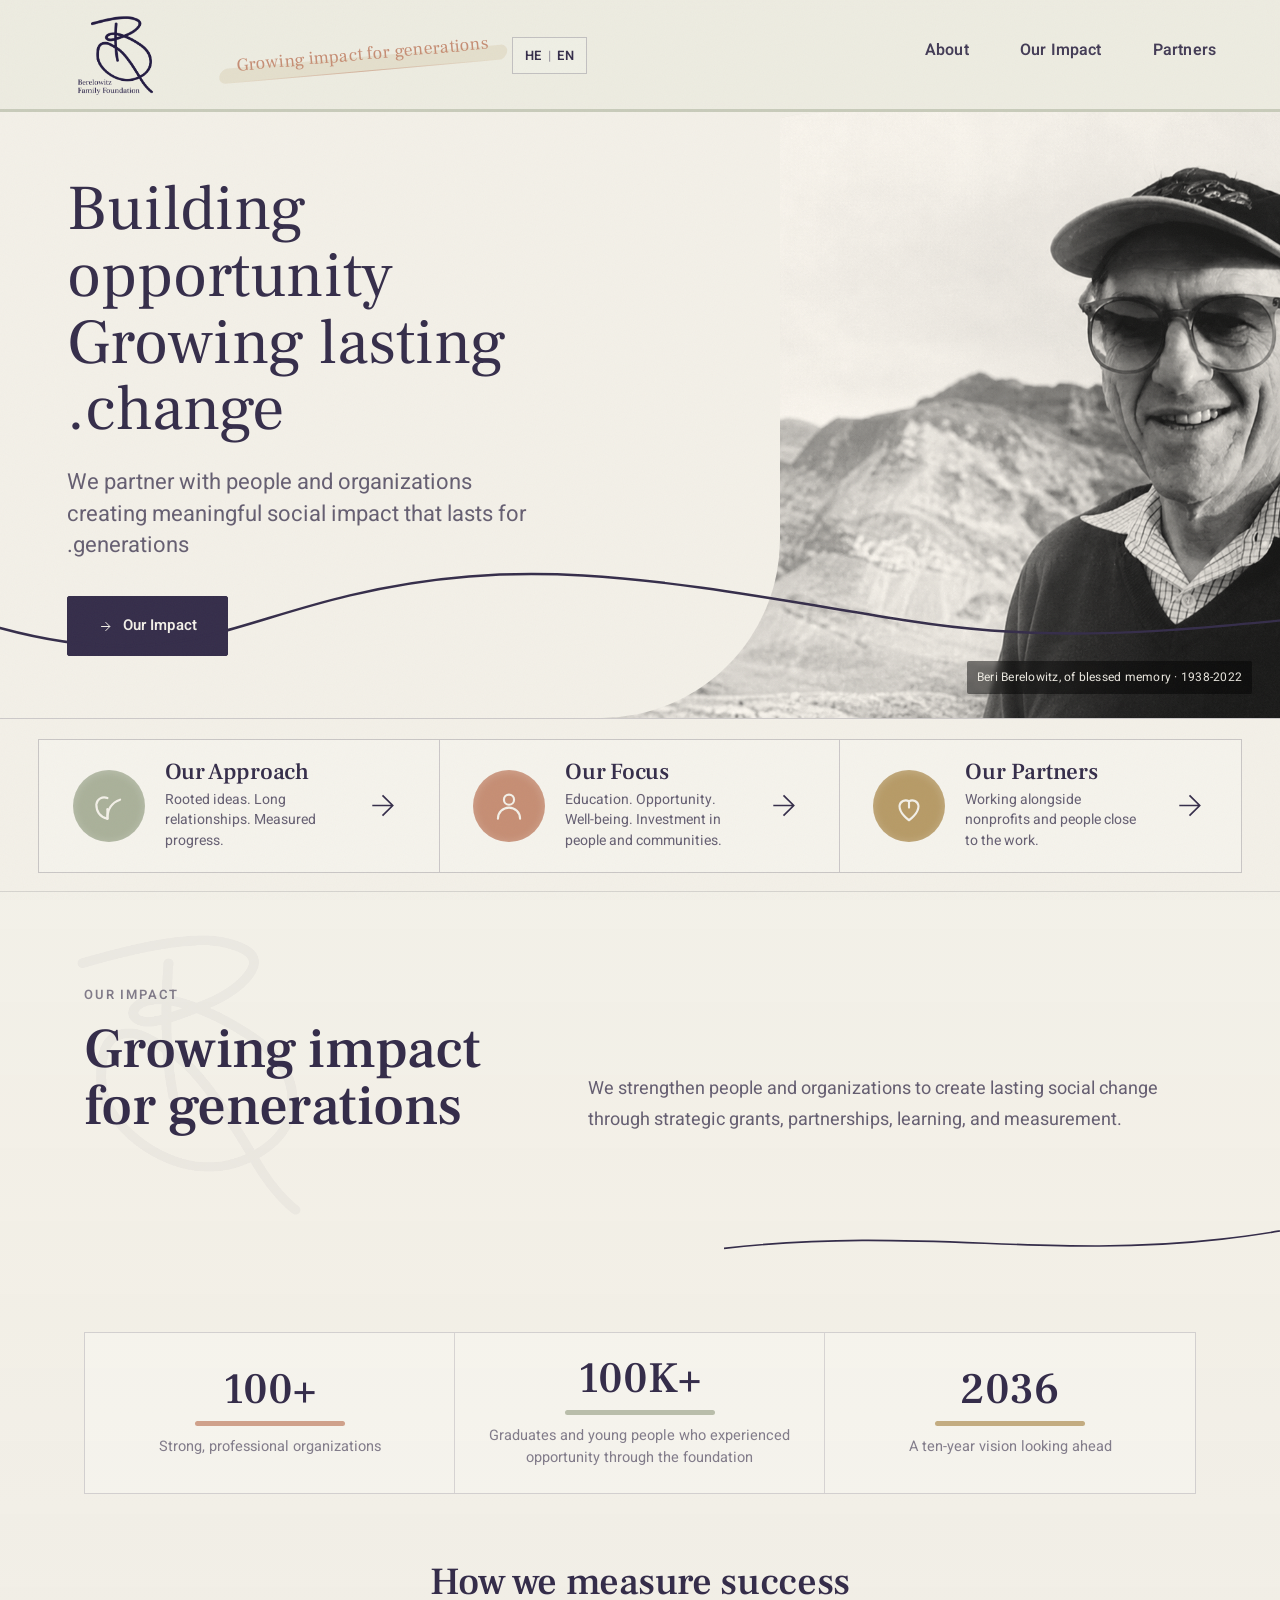
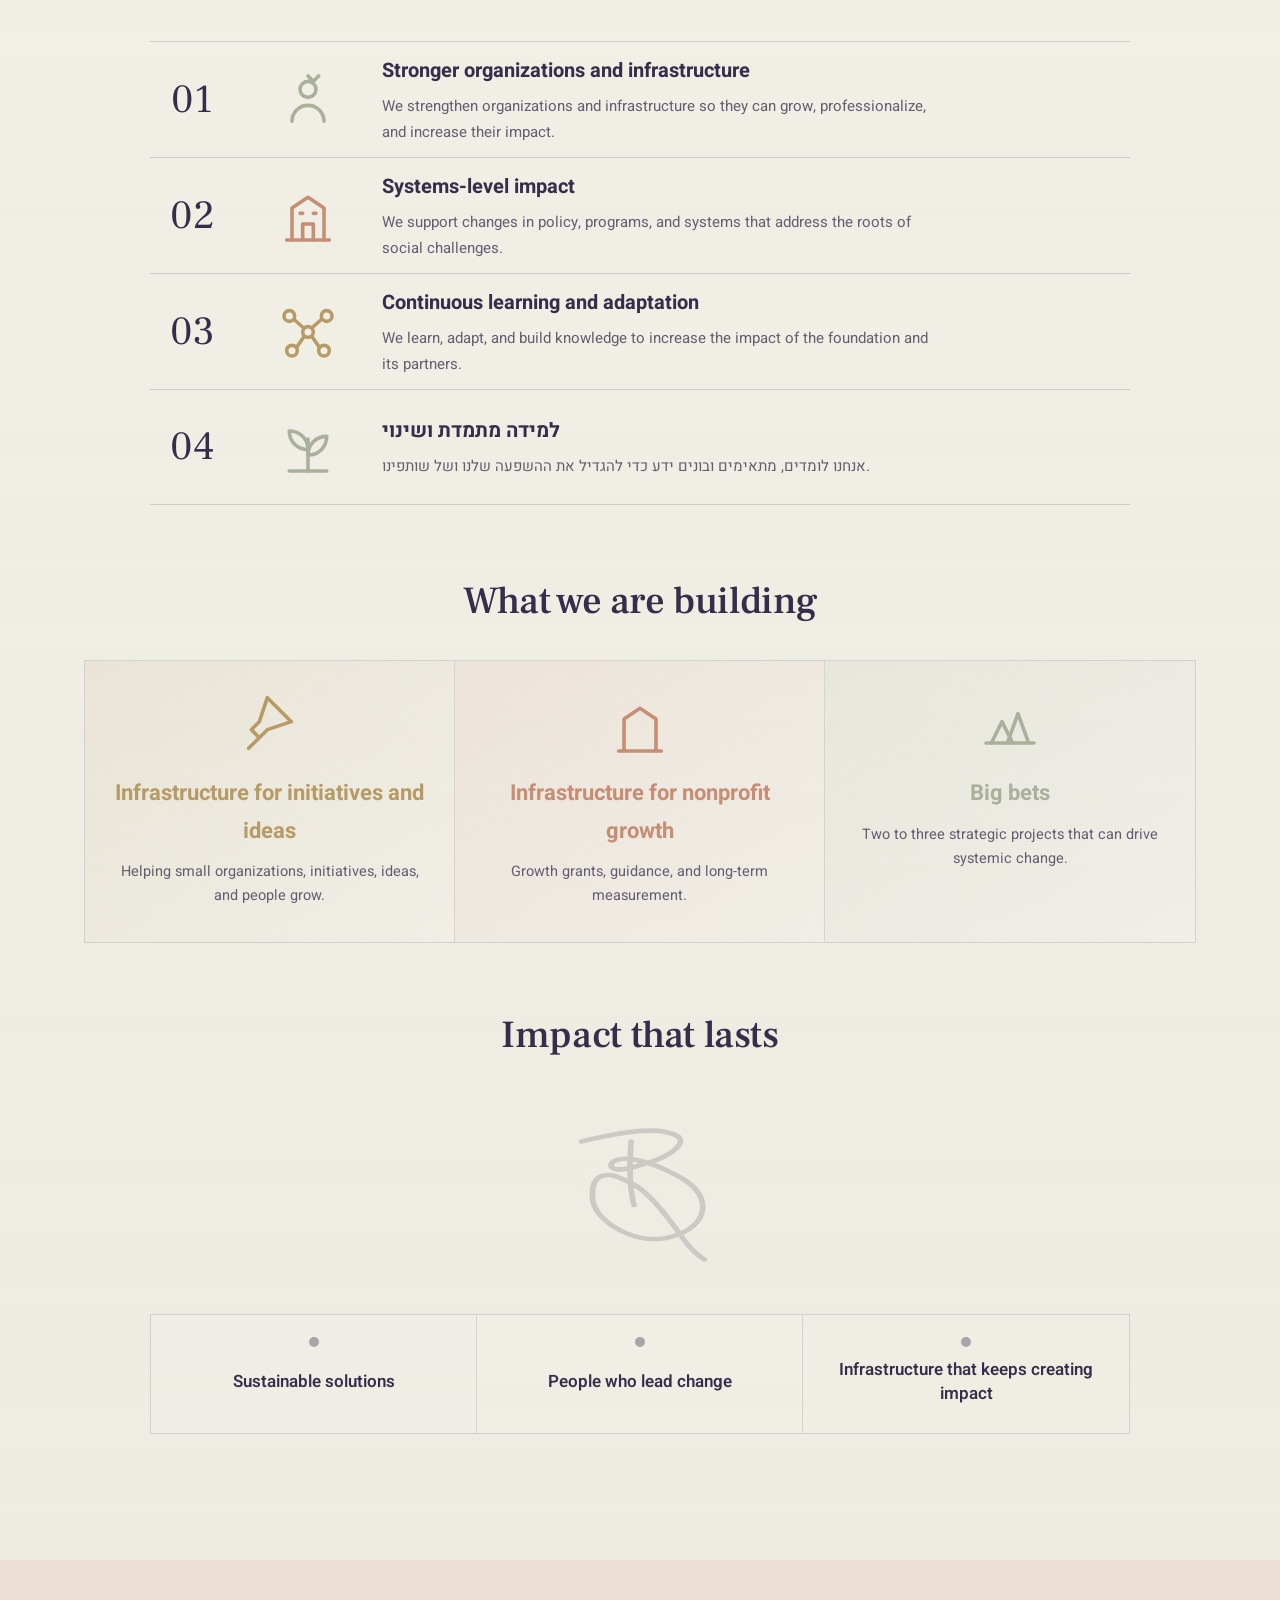
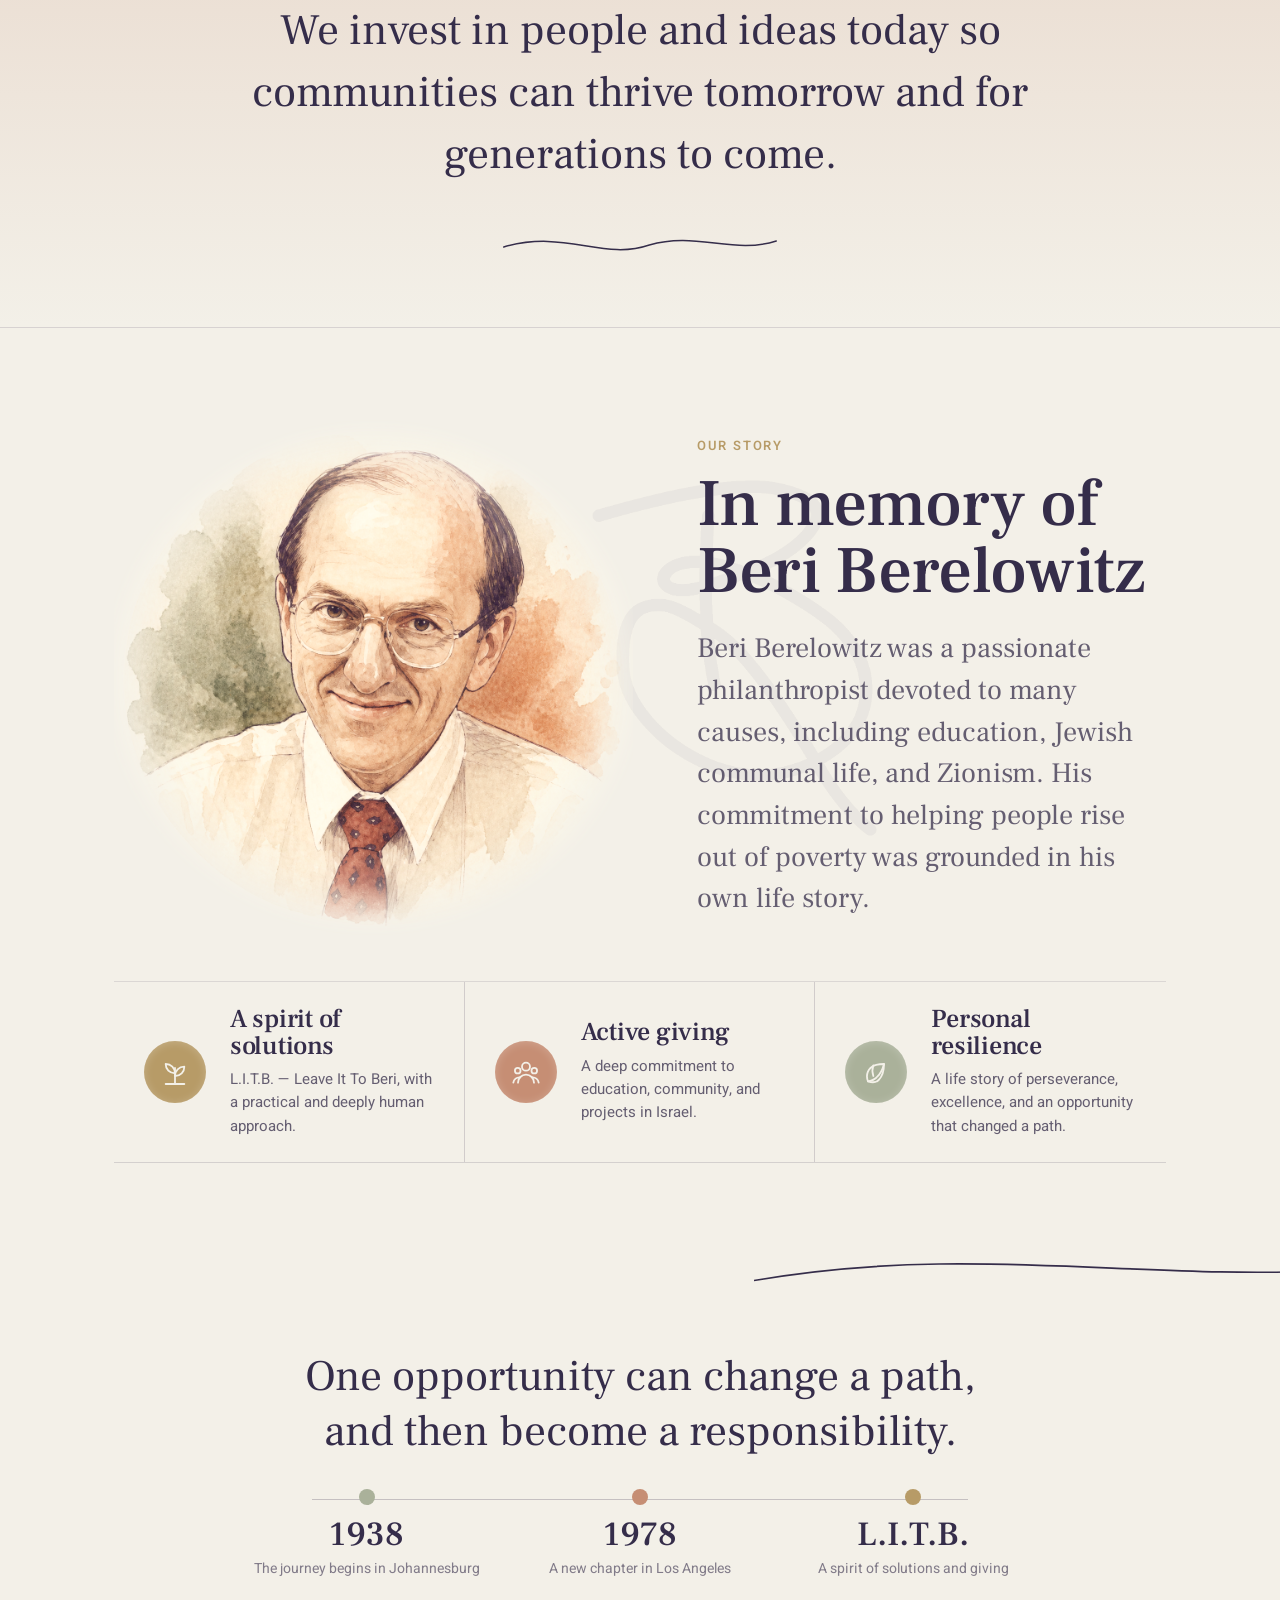
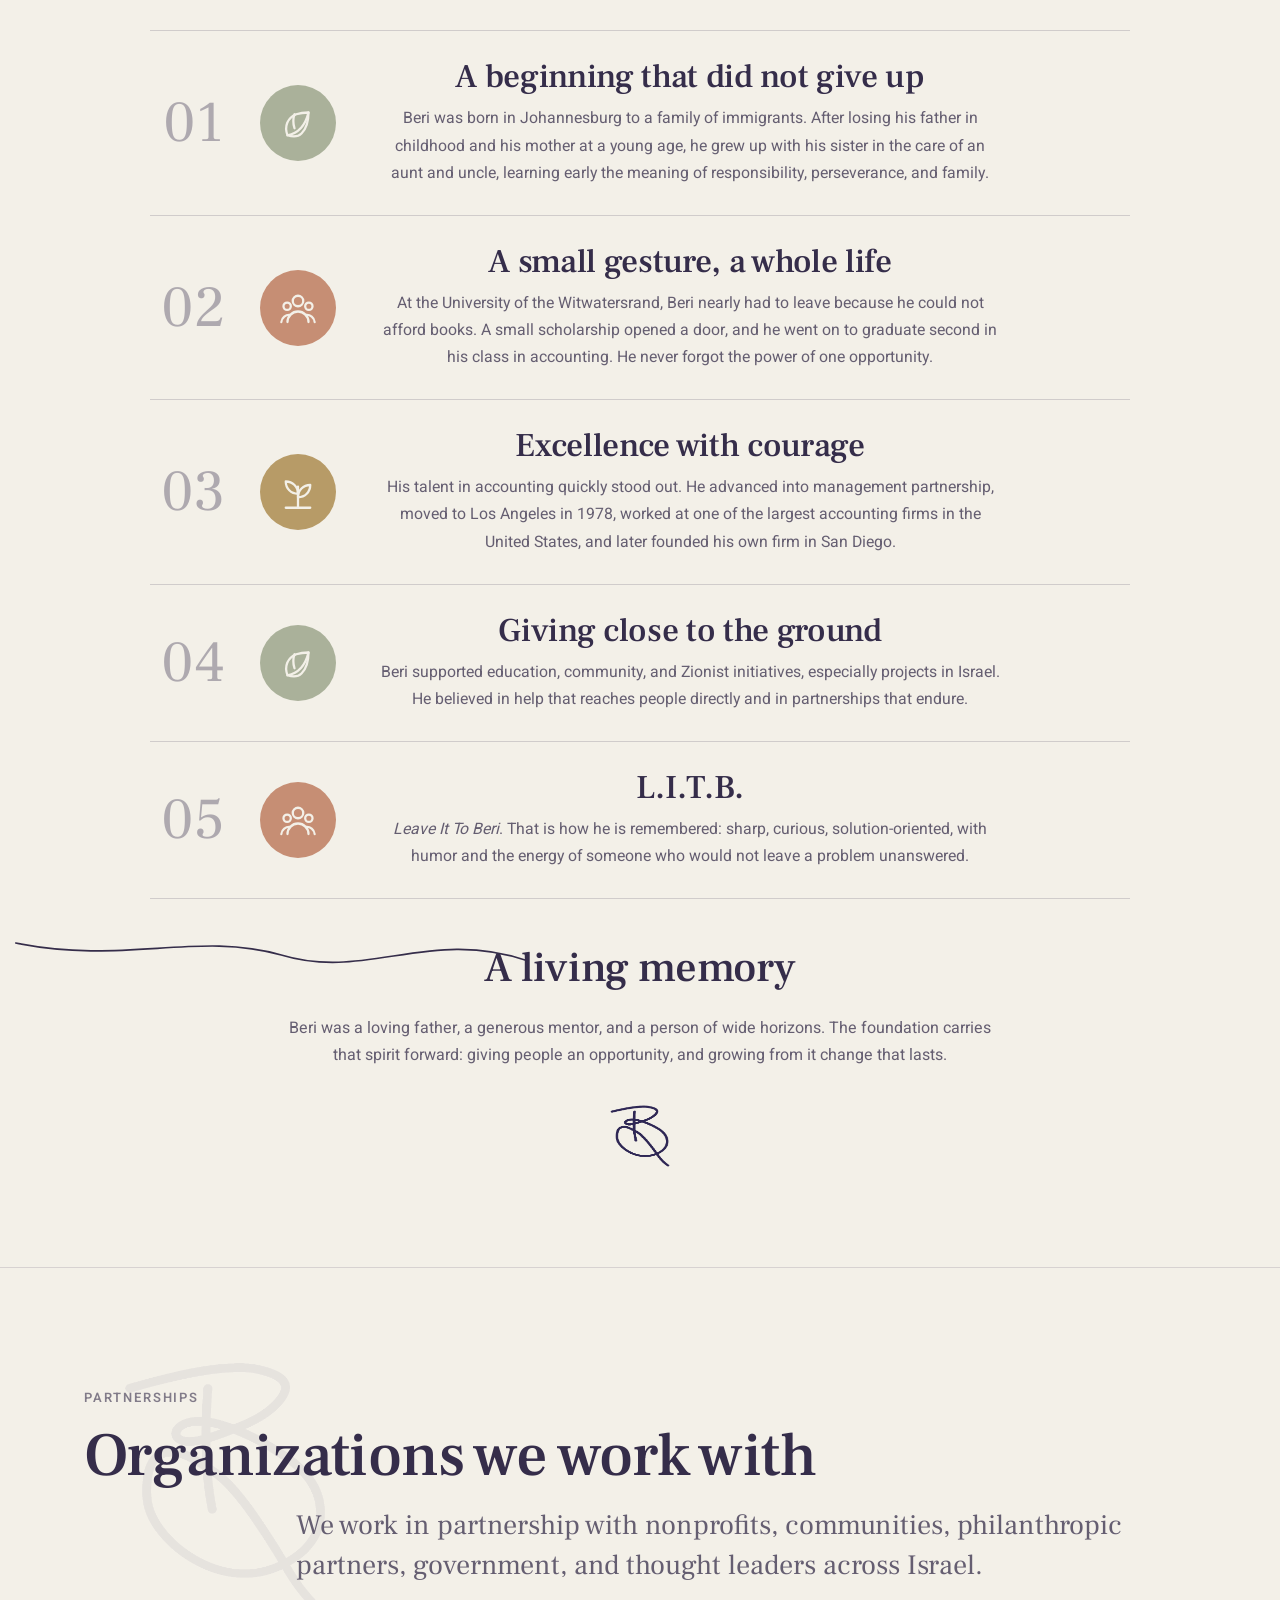
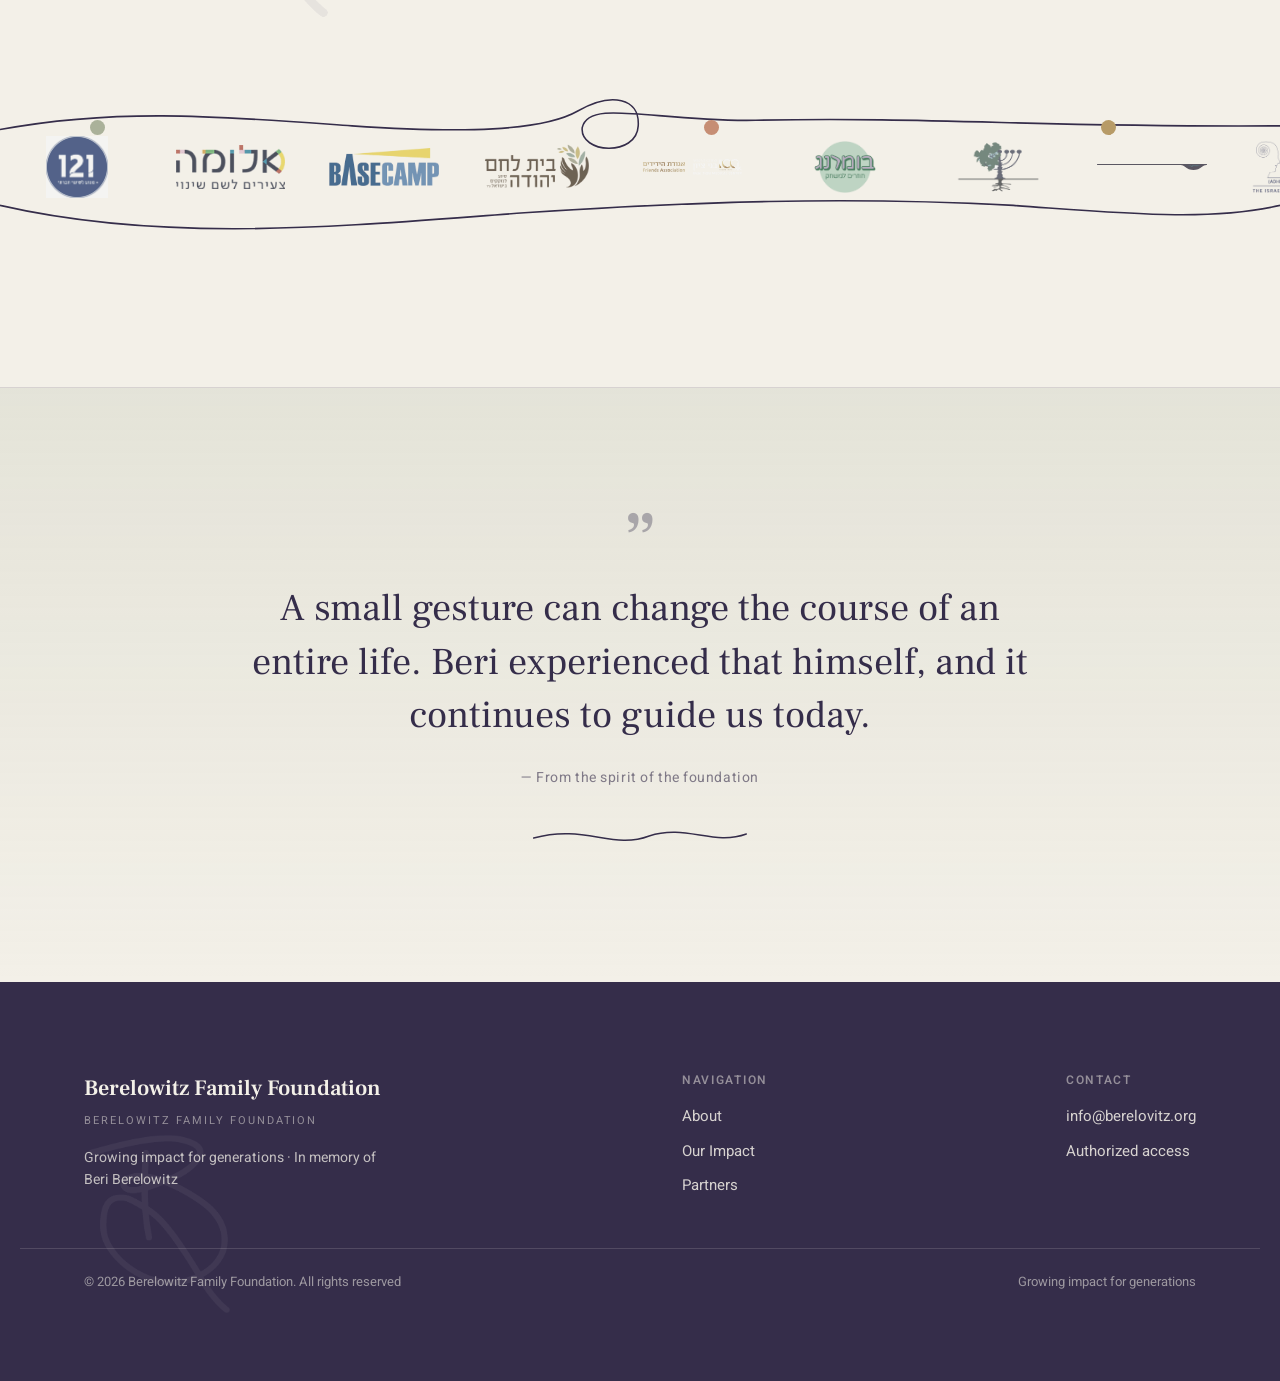
==== commit 56c25397: "Refine mobile hero layout" ====
--- a/index.html
+++ b/index.html
@@ -137,17 +137,17 @@
 .burger svg{width:26px;height:26px;stroke:currentColor;fill:none;stroke-width:1.6}
 @media(max-width:760px){
   .hdr{position:sticky}
-  .hdr-in{align-items:center;padding:16px var(--gutter);direction:rtl}
-  .brand-logo{width:190px}
+  .hdr-in{align-items:center;padding:8px var(--gutter);direction:rtl}
+  .brand-logo{width:128px}
   .hdr-tagline{display:none}
-  .nav{position:fixed;inset:78px 0 auto 0;flex-direction:column;align-items:stretch;background:var(--ivory);
+  .nav{position:fixed;inset:54px 0 auto 0;flex-direction:column;align-items:stretch;background:var(--ivory);
     padding:16px var(--gutter) 28px;gap:2px;border-bottom:1px solid var(--purple-08);
     transform:translateY(-135%);transition:transform .35s ease;box-shadow:0 24px 40px var(--purple-08)}
   .nav.open{transform:translateY(0);box-shadow:0 24px 40px var(--purple-08),0 100vh 0 rgba(243,240,232,.86)}
   .nav a{padding:14px 6px;font-size:16px;opacity:1;border-bottom:1px solid var(--purple-08)}
   .nav a.nav-cta{margin:10px 0 0;justify-content:center;border-radius:2px;padding:14px}
   .hdr-thread{display:none}
-  .lang-toggle{margin-inline-start:auto;padding:7px 10px;font-size:12px}
+  .lang-toggle{margin-inline-start:auto;padding:5px 8px;font-size:11px}
   .burger{display:block}
 }
 @media(max-width:1080px){
@@ -157,8 +157,8 @@
   .hdr-tagline{display:none}
 }
 @media(max-width:520px){
-  .hdr-in{padding:14px var(--gutter)}
-  .brand-logo{width:158px}
+  .hdr-in{padding:6px var(--gutter)}
+  .brand-logo{width:74px}
 }
 @media(max-width:380px){ .brand-txt small{display:none} }
 body.lang-en{direction:ltr}
@@ -213,15 +213,17 @@
 }
 @media(max-width:760px){
   .hero{min-height:0}
-  .hero-grid{grid-template-columns:1fr;gap:0;min-height:0;padding-inline:0}
-  .hero-copy{order:1;padding:44px var(--gutter) 38px}.hero-copy::after{display:none}.hero-media{order:2;align-self:auto;height:auto}
-  .hero h1{font-size:clamp(38px,9vw,54px);letter-spacing:0;word-break:normal;overflow-wrap:break-word}
-  .hero .lead{font-size:18px}
-  .hero-media figure{position:relative;inset:auto;height:auto;aspect-ratio:4/3;border-radius:0 90px 0 90px;margin-inline:var(--gutter)}
-  .hero-media img{object-position:center center}
+  .hero-grid{grid-template-columns:minmax(0,52%) minmax(0,48%);gap:0;min-height:clamp(420px,112vw,540px);padding-inline:0;direction:ltr}
+  .hero-copy{order:1;padding:34px 12px 34px var(--gutter);text-align:left;direction:ltr;display:flex;flex-direction:column;justify-content:center}
+  .hero-copy::after{display:block;width:clamp(72px,18vw,126px);border-radius:0 0 clamp(120px,26vw,190px) 0}
+  .hero-media{order:2;align-self:stretch;height:auto}
+  .hero h1{font-size:clamp(29px,8.2vw,46px);line-height:1.06;letter-spacing:0;word-break:normal;overflow-wrap:break-word}
+  .hero .lead{font-size:clamp(14px,4vw,18px);line-height:1.5;text-align:left;margin:18px 0 0;max-width:100%}
+  .hero-media figure{position:absolute;inset:0;height:auto;aspect-ratio:auto;border-radius:0;margin-inline:0}
+  .hero-media img{object-position:63% center}
   .hero-media figcaption{color:rgba(243,240,232,.95)}
   .hero .monogram{width:70vw;height:70vw;left:-38vw;top:auto;bottom:-10vw;opacity:.045}
-  .hero>.brand-line{display:none}
+  .hero>.brand-line{display:block;right:40%;bottom:16px;height:96px!important;z-index:4}
 }
 @media(max-width:420px){
   .hero h1{font-size:clamp(34px,10.5vw,44px)}
@@ -603,19 +605,21 @@
   .intro-draw{stroke-width:88;animation-duration:1.2s}
   .intro-tag{font-size:clamp(23px,7vw,32px);animation-delay:1.35s;color:var(--purple)}
   .hdr{border-bottom:1px solid rgba(170,177,154,.55)}
-  .hdr-in{min-height:64px;padding:8px var(--gutter);justify-content:space-between}
-  .brand-logo{width:clamp(108px,35vw,134px)}
-  .burger{width:40px;height:40px;display:grid;place-items:center;border:1px solid rgba(53,45,74,.15);background:rgba(255,255,255,.2)}
-  .nav{inset:64px 0 auto 0;padding:12px var(--gutter) 22px}
-  .nav a{font-size:17px;padding:13px 4px;text-align:right}
-
-  .hero-copy{padding:30px var(--gutter) 28px;text-align:center}
-  .hero h1{font-size:clamp(34px,10vw,45px);line-height:1.08}
-  .hero .lead{font-size:17px;line-height:1.62;margin:18px auto 0;text-align:center}
+  .hdr-in{min-height:46px;padding:4px var(--gutter);justify-content:space-between;gap:8px}
+  .brand-logo{width:clamp(64px,19vw,76px)}
+  .lang-toggle{padding:4px 7px;font-size:10.5px;gap:4px}
+  .burger{width:34px;height:34px;display:grid;place-items:center;border:1px solid rgba(53,45,74,.15);background:rgba(255,255,255,.2)}
+  .burger svg{width:21px;height:21px}
+  .nav{inset:52px 0 auto 0;padding:10px var(--gutter) 20px}
+  .nav a{font-size:16px;padding:11px 4px;text-align:right}
+
+  .hero-copy{padding:34px 12px 34px var(--gutter);text-align:left}
+  .hero h1{font-size:clamp(29px,8.2vw,46px);line-height:1.06}
+  .hero .lead{font-size:clamp(14px,4vw,18px);line-height:1.5;margin:18px 0 0;text-align:left}
   .hero-cta{margin-top:24px}
-  .hero-cta .btn{width:100%;justify-content:center;padding:14px 22px}
-  .hero-media figure{margin-inline:0;border-radius:0;aspect-ratio:1.16/1}
-  .hero-media img{object-position:center 34%;filter:grayscale(1) sepia(.08) contrast(.95) brightness(1.05)}
+  .hero-cta .btn{width:auto;justify-content:center;padding:13px 18px;font-size:14px}
+  .hero-media figure{margin-inline:0;border-radius:0;aspect-ratio:auto}
+  .hero-media img{object-position:63% center;filter:grayscale(1) sepia(.08) contrast(.95) brightness(1.05)}
   .hero-media figcaption{right:14px;bottom:14px;font-size:11px}
 
   .focus{padding-block:0}
@@ -653,11 +657,14 @@
   .lasting-impact .monogram-mini{width:150px;height:150px;margin-bottom:14px}
   .lasting-impact .monogram-mini::before,
   .lasting-impact .monogram-mini::after{background-size:122px 122px}
-  .lasting-list{grid-template-columns:1fr;max-width:420px;margin:18px auto 28px}
-  .lasting-list span,.lasting-list span:nth-child(2n){min-height:84px;padding:22px 18px;border-inline-end:none;border-bottom:1px solid rgba(53,45,74,.14)}
-  .lasting-list span:last-child{border-bottom:none}
-  .lasting-list span:nth-last-child(-n+2){border-bottom:1px solid rgba(53,45,74,.14)}
-  .lasting-list span:last-child{border-bottom:none}
+  .lasting-list{grid-template-columns:1fr;gap:12px;max-width:420px;margin:18px auto 28px;border:0;background:transparent}
+  .lasting-list span,.lasting-list span:nth-child(2n){
+    min-height:76px;padding:20px 52px 20px 20px;border:1px solid rgba(53,45,74,.12);border-bottom:1px solid rgba(53,45,74,.12);
+    background:rgba(255,255,255,.2);box-shadow:0 14px 34px rgba(53,45,74,.055);text-align:right;justify-items:end;border-radius:3px;
+  }
+  .lasting-list span::before{opacity:.16;inset:0 auto 0 0;width:7px}
+  .lasting-list span::after{top:50%;left:auto;right:24px;transform:translateY(-50%);width:11px;height:11px;opacity:.56}
+  .lasting-list span:last-child{border-bottom:1px solid rgba(53,45,74,.12)}
   .lasting-quote{font-size:clamp(26px,7.8vw,36px);line-height:1.28}
 
   .impact{padding-block:42px 50px}
@@ -721,7 +728,7 @@
 }
 
 @media(max-width:390px){
-  .brand-logo{width:122px}
+  .brand-logo{width:68px}
   .hero h1{font-size:33px}
   .hero-copy{padding-top:30px}
   .focus-item{gap:12px}
@@ -1301,7 +1308,7 @@
     navWork:"Our Work",
     navImpact:"Our Impact",
     navPartners:"Partners",
-    heroTitle:"Building opportunity.<br><span class=\"accent\">Growing lasting</span> change.",
+    heroTitle:"Building opportunity<br><span class=\"accent\">Growing lasting</span> change.",
     heroLead:"We partner with people and organizations creating meaningful social impact that lasts for generations.",
     heroBtn:"Our Impact",
     heroCaption:"Beri Berelowitz, of blessed memory · 1938-2022",
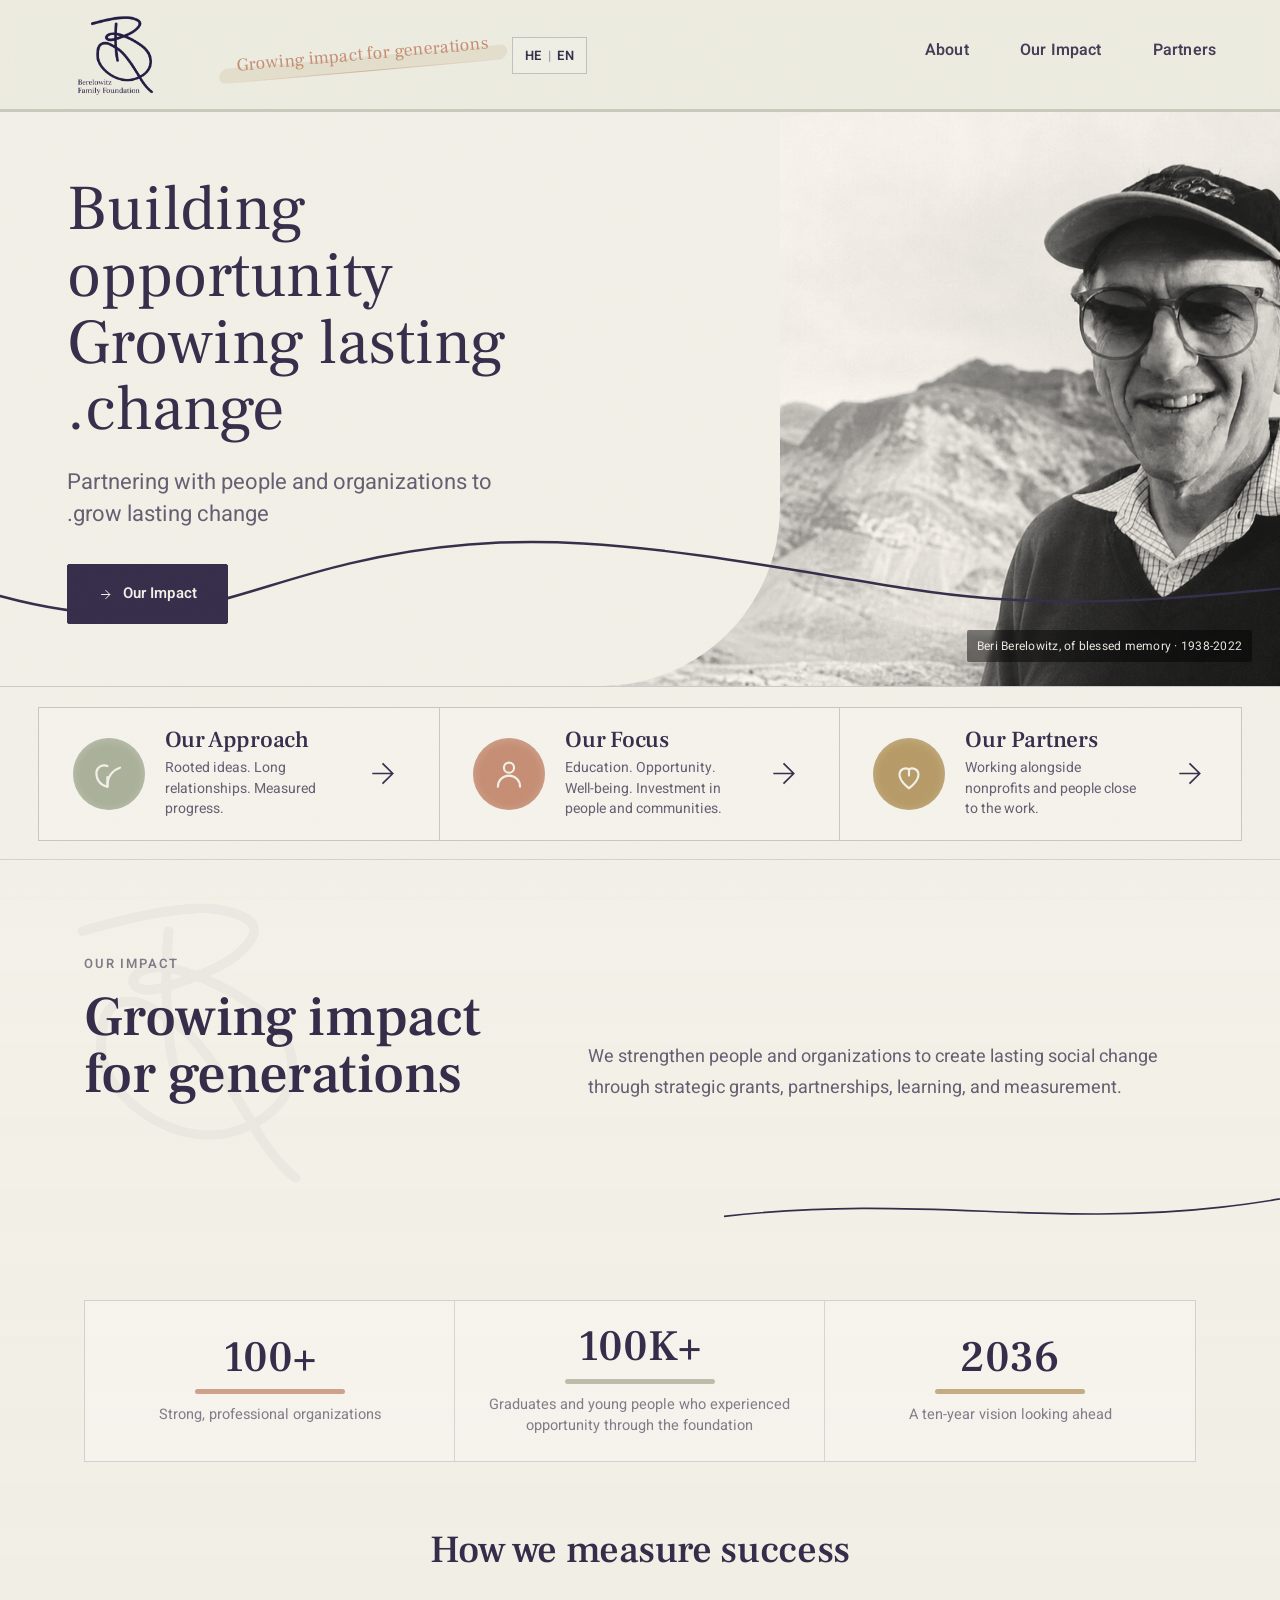
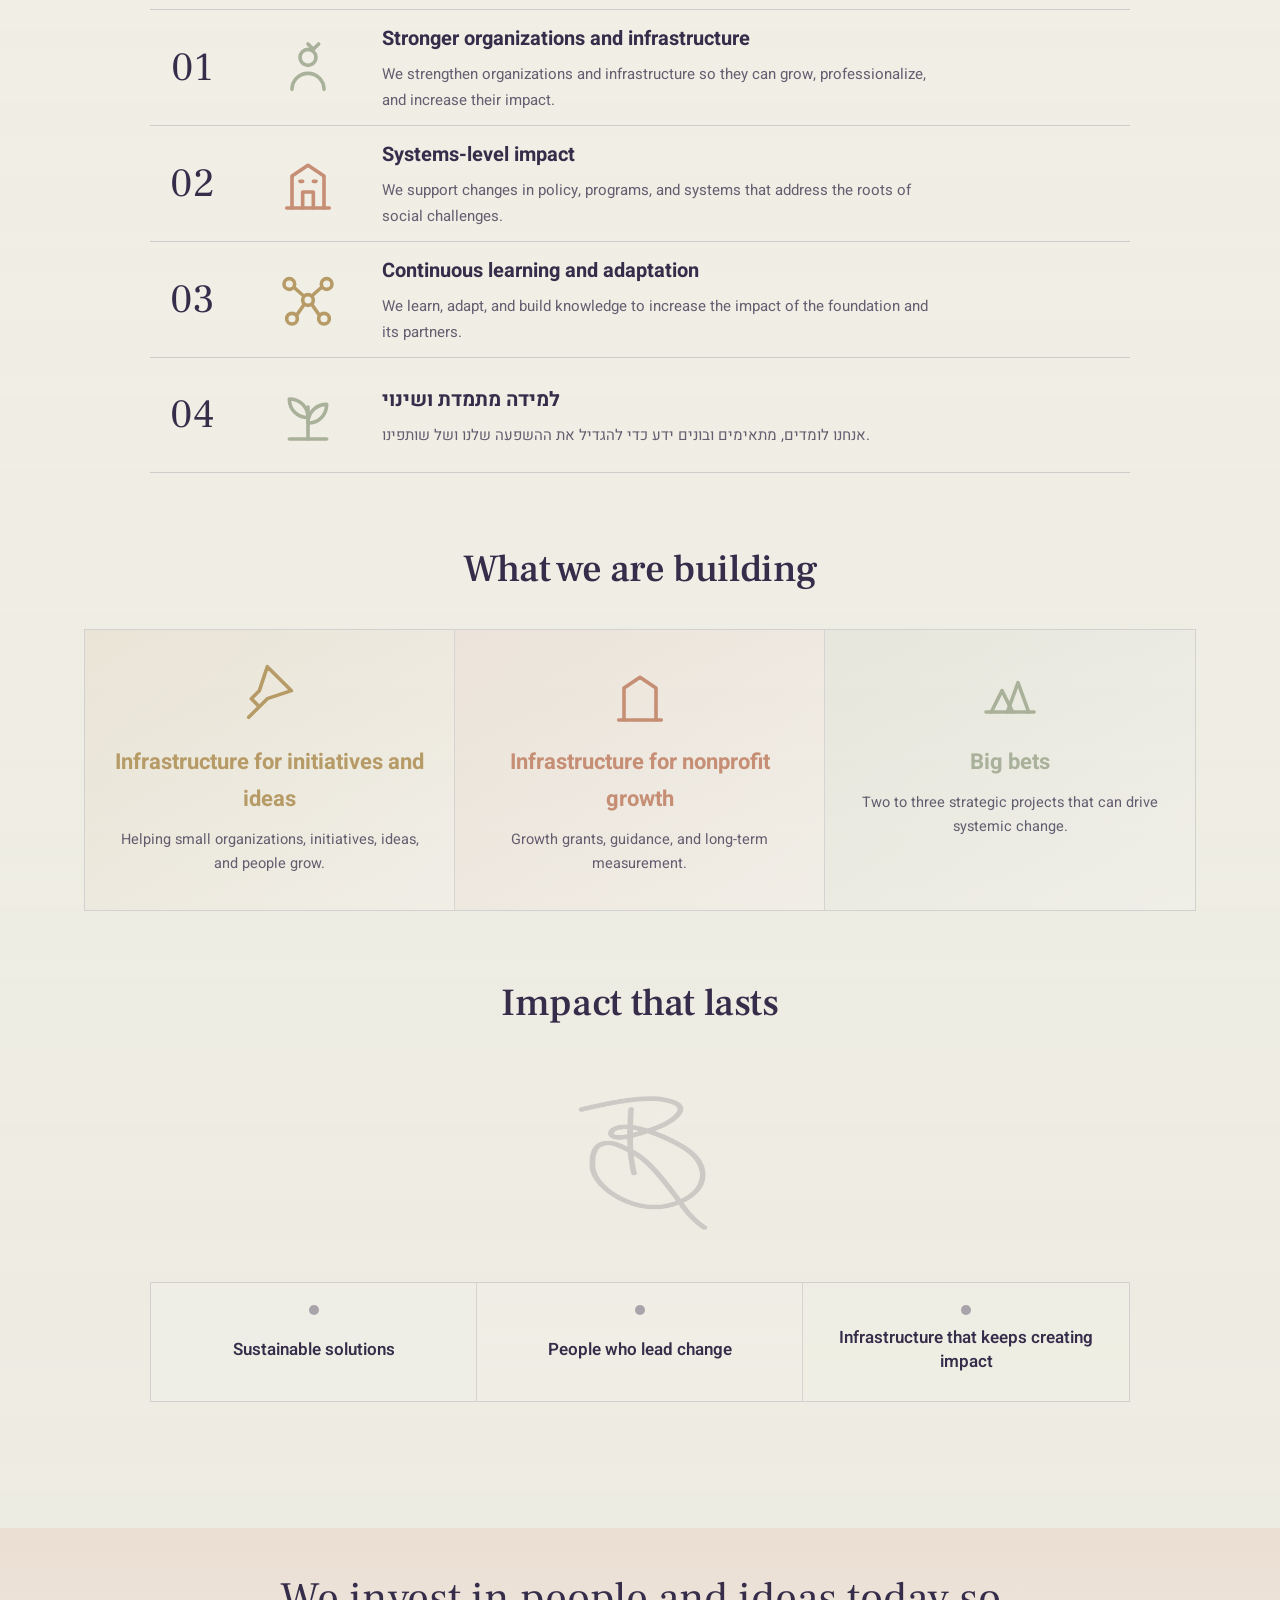
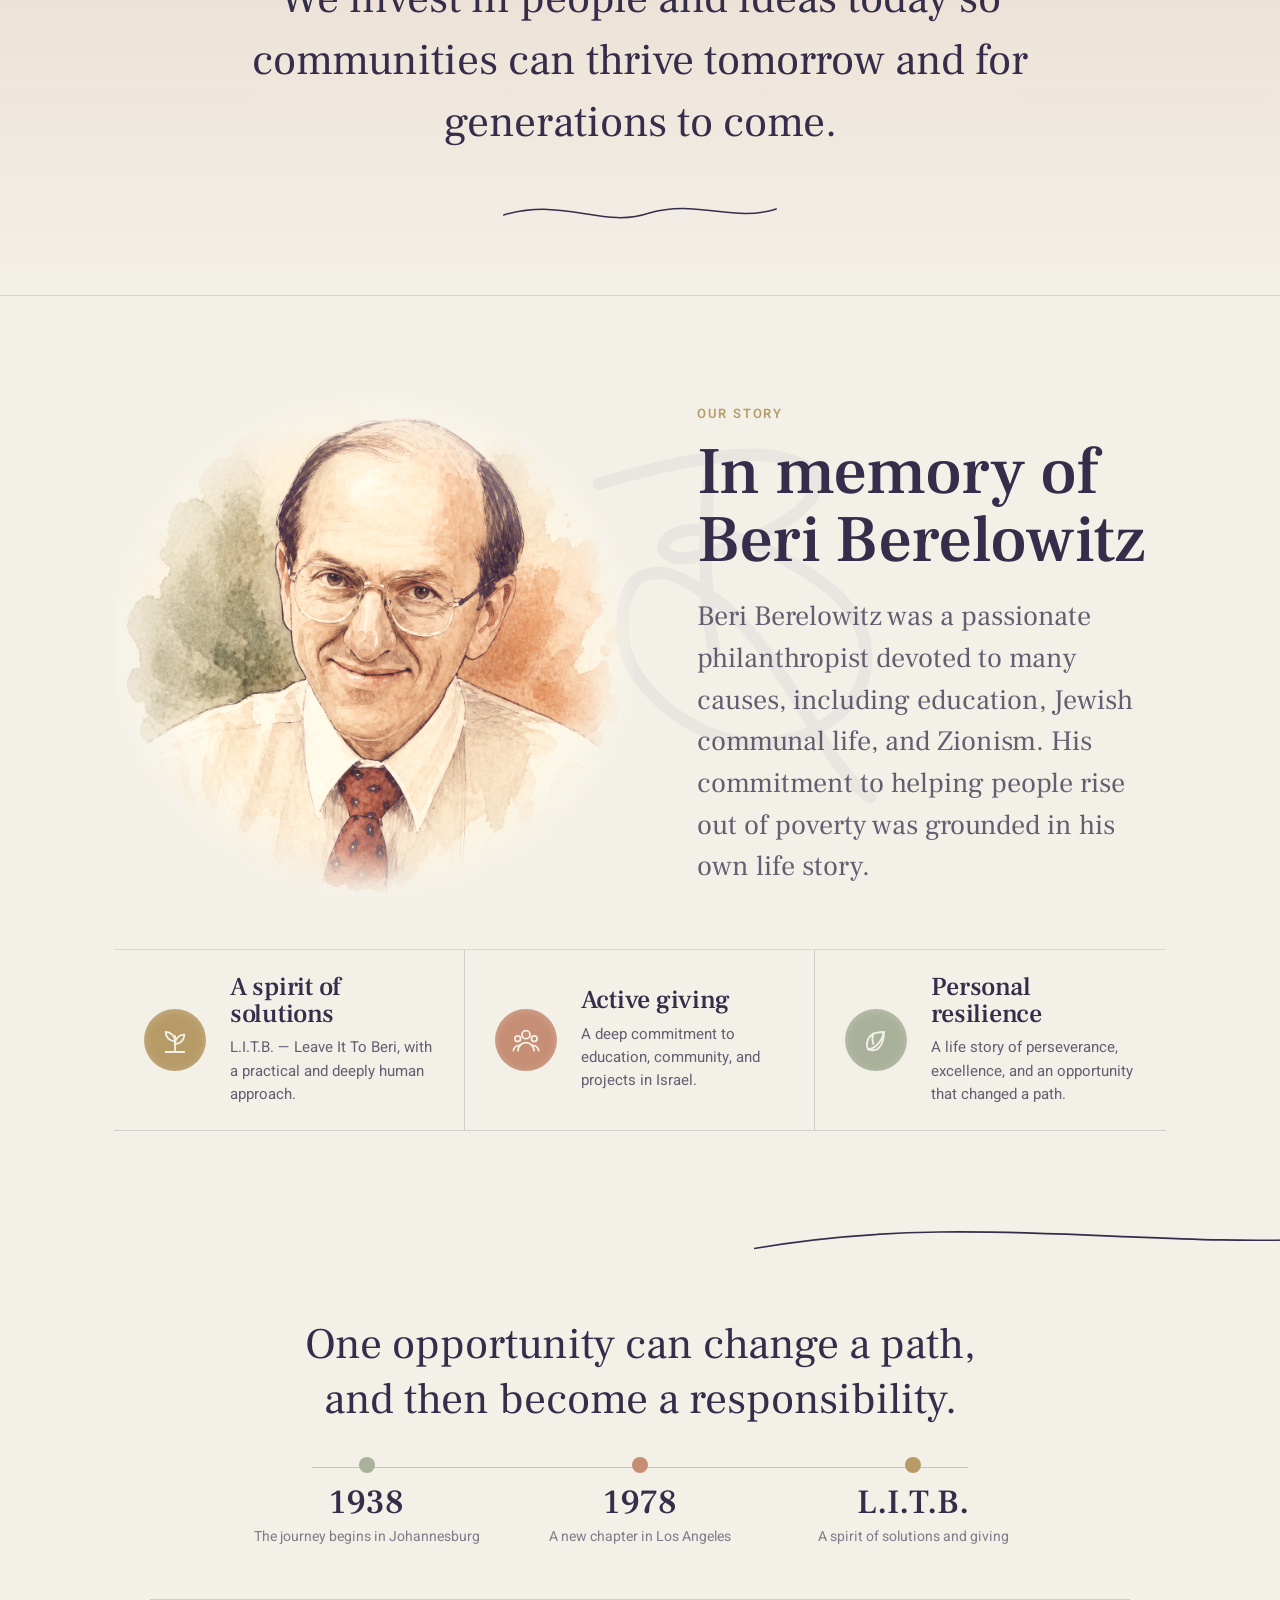
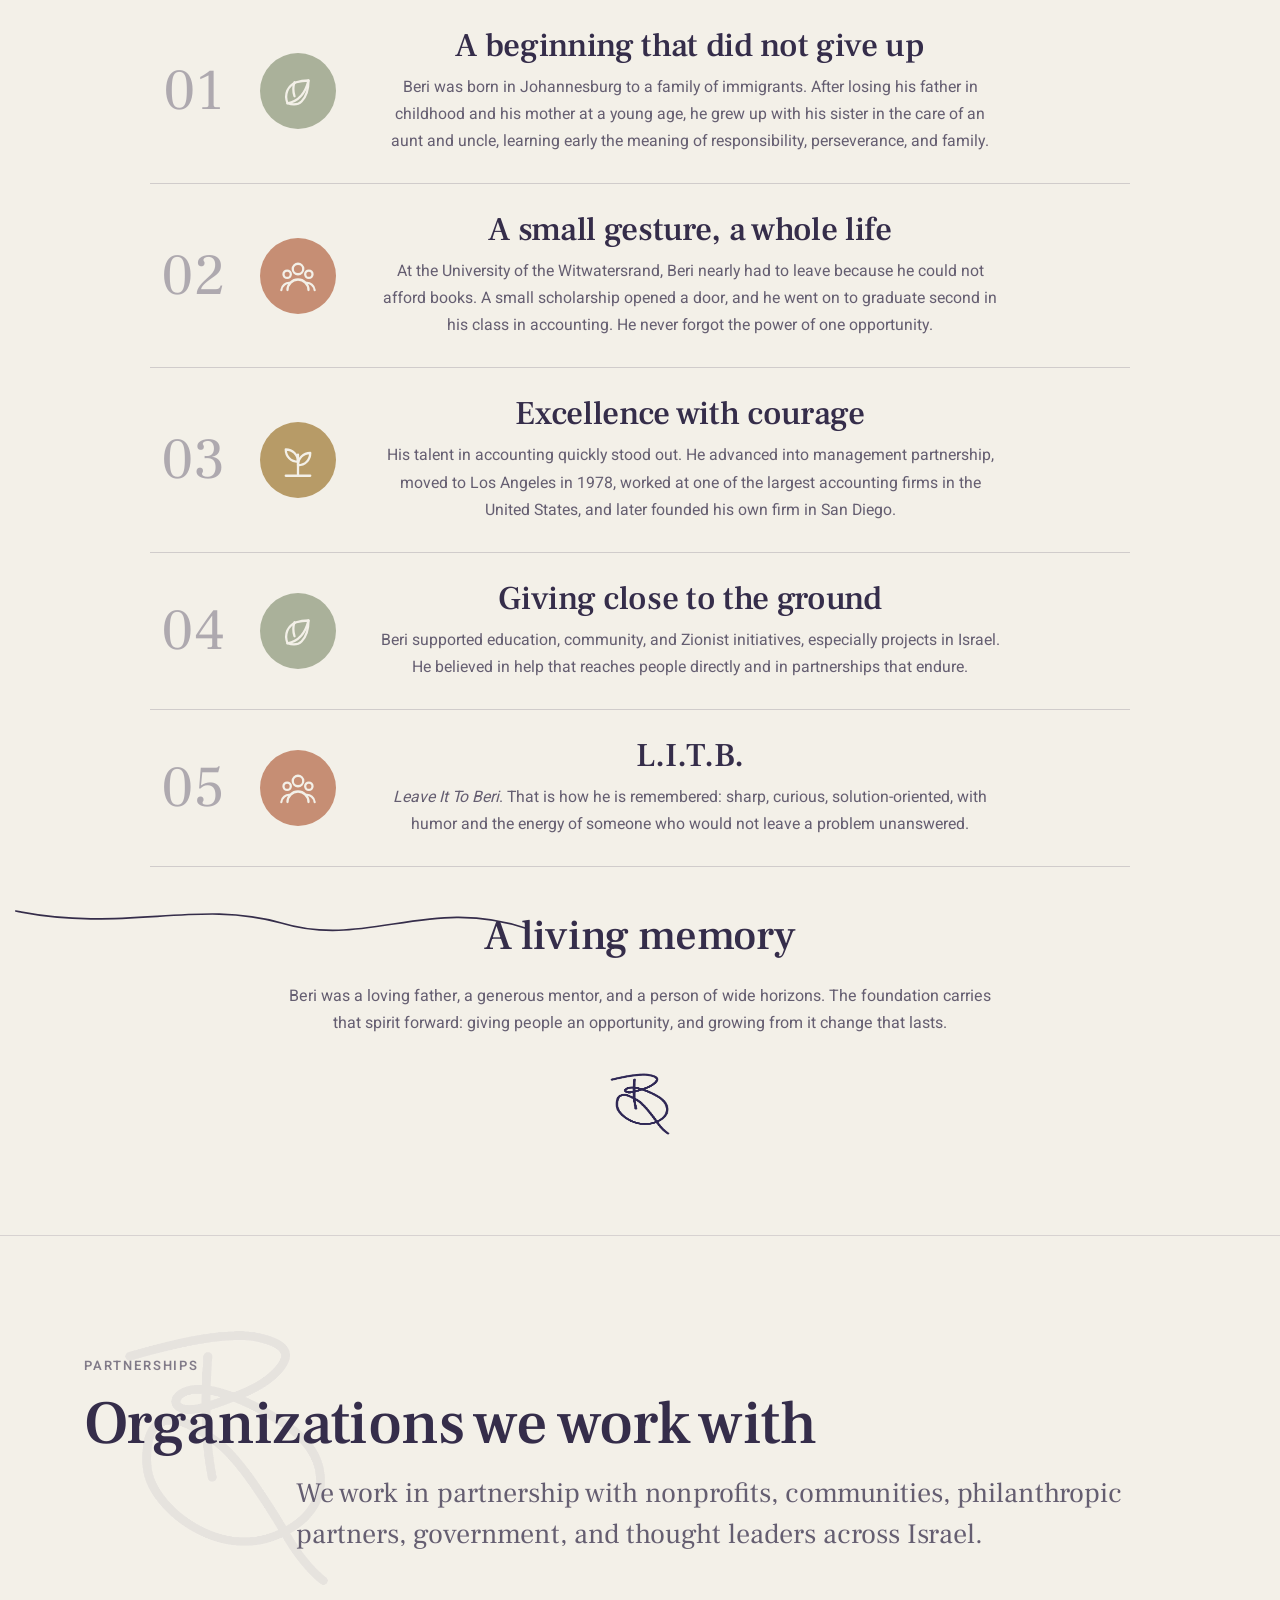
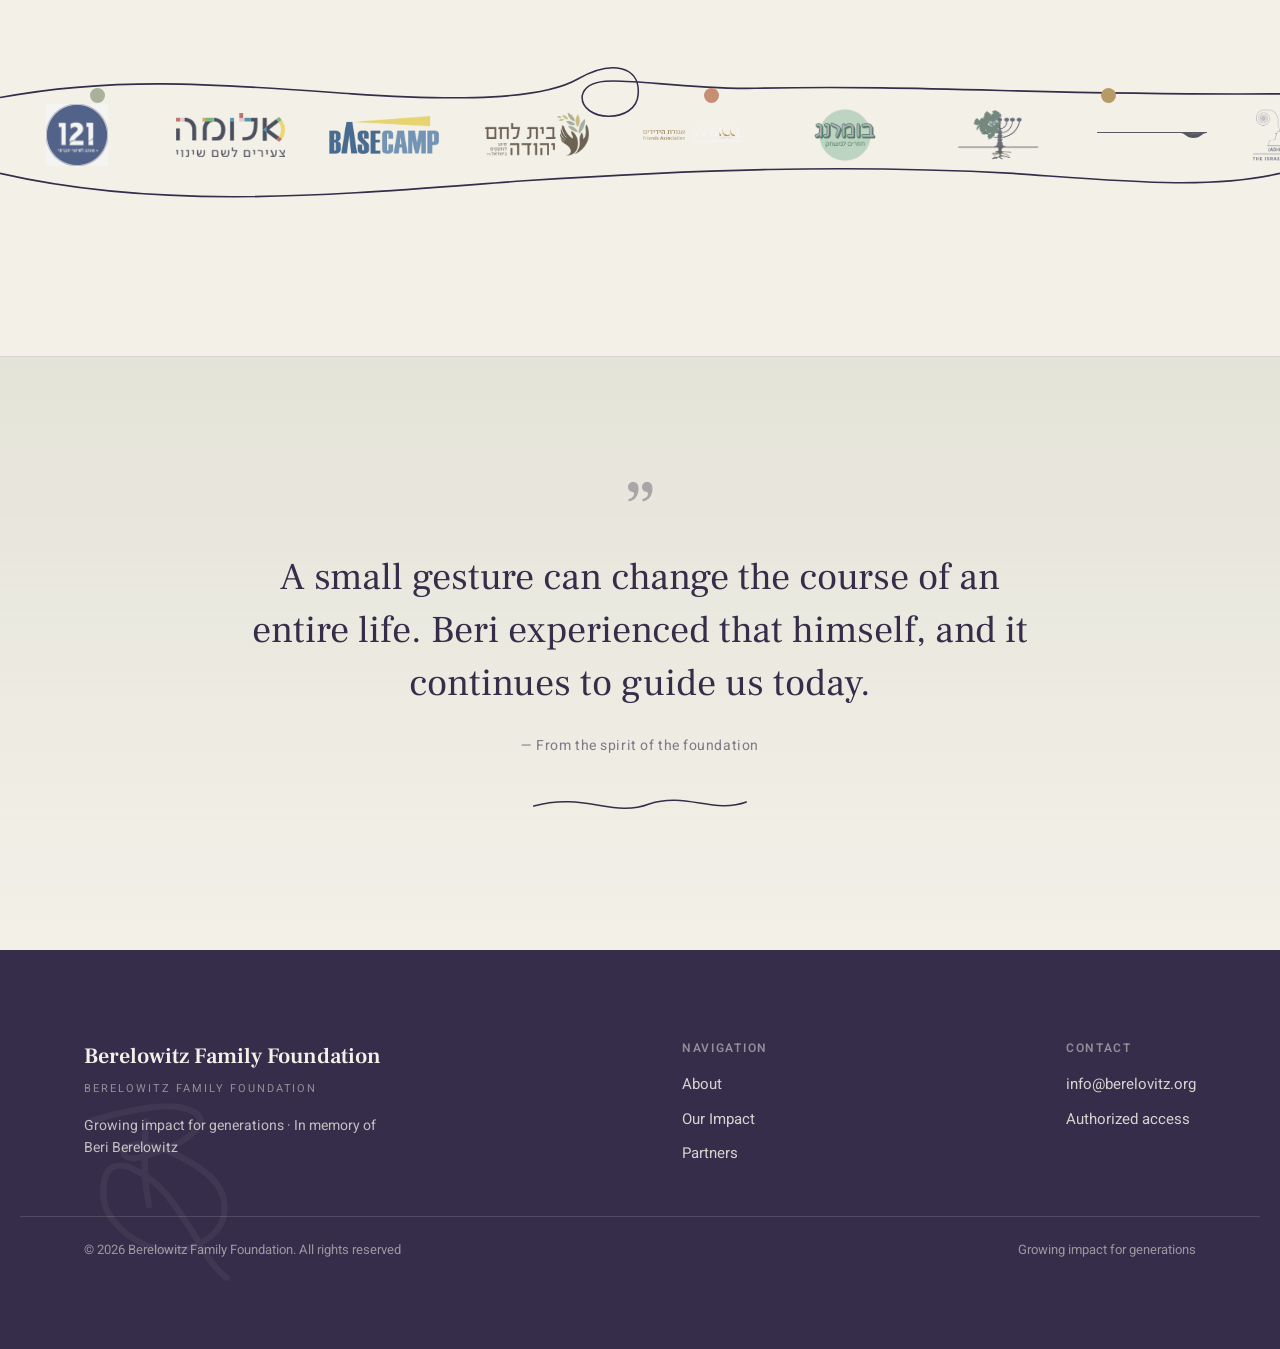
==== commit 95b9e906: "Improve mobile hero layout" ====
--- a/index.html
+++ b/index.html
@@ -212,18 +212,18 @@
   .hero>.brand-line{display:none}
 }
 @media(max-width:760px){
-  .hero{min-height:0}
-  .hero-grid{grid-template-columns:minmax(0,52%) minmax(0,48%);gap:0;min-height:clamp(420px,112vw,540px);padding-inline:0;direction:ltr}
-  .hero-copy{order:1;padding:34px 12px 34px var(--gutter);text-align:left;direction:ltr;display:flex;flex-direction:column;justify-content:center}
-  .hero-copy::after{display:block;width:clamp(72px,18vw,126px);border-radius:0 0 clamp(120px,26vw,190px) 0}
-  .hero-media{order:2;align-self:stretch;height:auto}
-  .hero h1{font-size:clamp(29px,8.2vw,46px);line-height:1.06;letter-spacing:0;word-break:normal;overflow-wrap:break-word}
-  .hero .lead{font-size:clamp(14px,4vw,18px);line-height:1.5;text-align:left;margin:18px 0 0;max-width:100%}
-  .hero-media figure{position:absolute;inset:0;height:auto;aspect-ratio:auto;border-radius:0;margin-inline:0}
-  .hero-media img{object-position:63% center}
-  .hero-media figcaption{color:rgba(243,240,232,.95)}
+  .hero{min-height:0;background:var(--ivory);overflow:hidden}
+  .hero-grid{display:grid;grid-template-columns:1fr;gap:0;min-height:0;padding-inline:0;direction:inherit}
+  .hero-media{order:1;align-self:stretch;height:clamp(230px,64vw,330px)}
+  .hero-media figure{position:relative;inset:auto;height:100%;aspect-ratio:auto;border-radius:0;margin-inline:0;background:#e8e1d6}
+  .hero-media img{object-fit:contain;object-position:center center}
+  .hero-media figcaption{right:12px;bottom:12px;color:rgba(243,240,232,.96);font-size:10.5px;max-width:calc(100% - 24px)}
+  .hero-copy{order:2;padding:26px var(--gutter) 34px;text-align:center;direction:inherit;display:flex;flex-direction:column;align-items:center}
+  .hero-copy::after{display:none}
+  .hero h1{font-size:clamp(34px,10.5vw,46px);line-height:1.06;letter-spacing:0;word-break:normal;overflow-wrap:break-word}
+  .hero .lead{font-size:clamp(15px,4.2vw,17px);line-height:1.5;text-align:center;margin:16px auto 0;max-width:25ch}
   .hero .monogram{width:70vw;height:70vw;left:-38vw;top:auto;bottom:-10vw;opacity:.045}
-  .hero>.brand-line{display:block;right:40%;bottom:16px;height:96px!important;z-index:4}
+  .hero>.brand-line{display:block;left:-18vw;right:-18vw;bottom:86px;height:82px!important;z-index:1;opacity:.9}
 }
 @media(max-width:420px){
   .hero h1{font-size:clamp(34px,10.5vw,44px)}
@@ -613,14 +613,14 @@
   .nav{inset:52px 0 auto 0;padding:10px var(--gutter) 20px}
   .nav a{font-size:16px;padding:11px 4px;text-align:right}
 
-  .hero-copy{padding:34px 12px 34px var(--gutter);text-align:left}
-  .hero h1{font-size:clamp(29px,8.2vw,46px);line-height:1.06}
-  .hero .lead{font-size:clamp(14px,4vw,18px);line-height:1.5;margin:18px 0 0;text-align:left}
-  .hero-cta{margin-top:24px}
-  .hero-cta .btn{width:auto;justify-content:center;padding:13px 18px;font-size:14px}
+  .hero-copy{padding:26px var(--gutter) 34px;text-align:center}
+  .hero h1{font-size:clamp(34px,10.5vw,46px);line-height:1.06}
+  .hero .lead{font-size:clamp(15px,4.2vw,17px);line-height:1.5;margin:16px auto 0;text-align:center}
+  .hero-cta{margin-top:20px}
+  .hero-cta .btn{width:auto;justify-content:center;padding:12px 18px;font-size:13px}
   .hero-media figure{margin-inline:0;border-radius:0;aspect-ratio:auto}
-  .hero-media img{object-position:63% center;filter:grayscale(1) sepia(.08) contrast(.95) brightness(1.05)}
-  .hero-media figcaption{right:14px;bottom:14px;font-size:11px}
+  .hero-media img{object-position:center center;filter:grayscale(1) sepia(.08) contrast(.95) brightness(1.05)}
+  .hero-media figcaption{right:12px;bottom:12px;font-size:10.5px;padding:5px 8px}
 
   .focus{padding-block:0}
   .focus .wrap{padding-inline:0}
@@ -729,8 +729,9 @@
 
 @media(max-width:390px){
   .brand-logo{width:68px}
-  .hero h1{font-size:33px}
-  .hero-copy{padding-top:30px}
+  .hero-media{height:225px}
+  .hero h1{font-size:34px}
+  .hero-copy{padding-top:24px}
   .focus-item{gap:12px}
   .focus-ic{width:52px;height:52px}
   .story-row,.story-row:nth-child(even){grid-template-columns:42px 1fr}
@@ -784,7 +785,7 @@
   <div class="hero-grid">
     <div class="hero-copy fu">
       <h1>בונים הזדמנות.<br><span class="accent">מצמיחים שינוי</span> שנשאר.</h1>
-      <p class="lead">אנו שותפים לאנשים ולארגונים שיוצרים השפעה חברתית משמעותית — שנשארת לאורך דורות.</p>
+      <p class="lead">שותפים לאנשים וארגונים שמצמיחים שינוי שנשאר.</p>
       <div class="hero-cta">
         <a class="btn btn-primary" href="#impact">האימפקט שלנו
           <svg width="15" height="15" viewBox="0 0 24 24" fill="none" stroke="currentColor" stroke-width="1.6" aria-hidden="true"><path d="M19 12H5M12 5l-7 7 7 7"/></svg>
@@ -1207,7 +1208,7 @@
     navImpact:"האימפקט שלנו",
     navPartners:"שותפים",
     heroTitle:"בונים הזדמנות.<br><span class=\"accent\">מצמיחים שינוי</span> שנשאר.",
-    heroLead:"אנו שותפים לאנשים ולארגונים שיוצרים השפעה חברתית משמעותית — שנשארת לאורך דורות.",
+    heroLead:"שותפים לאנשים וארגונים שמצמיחים שינוי שנשאר.",
     heroBtn:"האימפקט שלנו",
     heroCaption:"ברי ברלוביץ׳ ז״ל · 1938–2022",
     heroAlt:"ברי ברלוביץ׳ ז״ל, מייסד הקרן",
@@ -1309,7 +1310,7 @@
     navImpact:"Our Impact",
     navPartners:"Partners",
     heroTitle:"Building opportunity<br><span class=\"accent\">Growing lasting</span> change.",
-    heroLead:"We partner with people and organizations creating meaningful social impact that lasts for generations.",
+    heroLead:"Partnering with people and organizations to grow lasting change.",
     heroBtn:"Our Impact",
     heroCaption:"Beri Berelowitz, of blessed memory · 1938-2022",
     heroAlt:"Beri Berelowitz, of blessed memory, founder of the foundation",
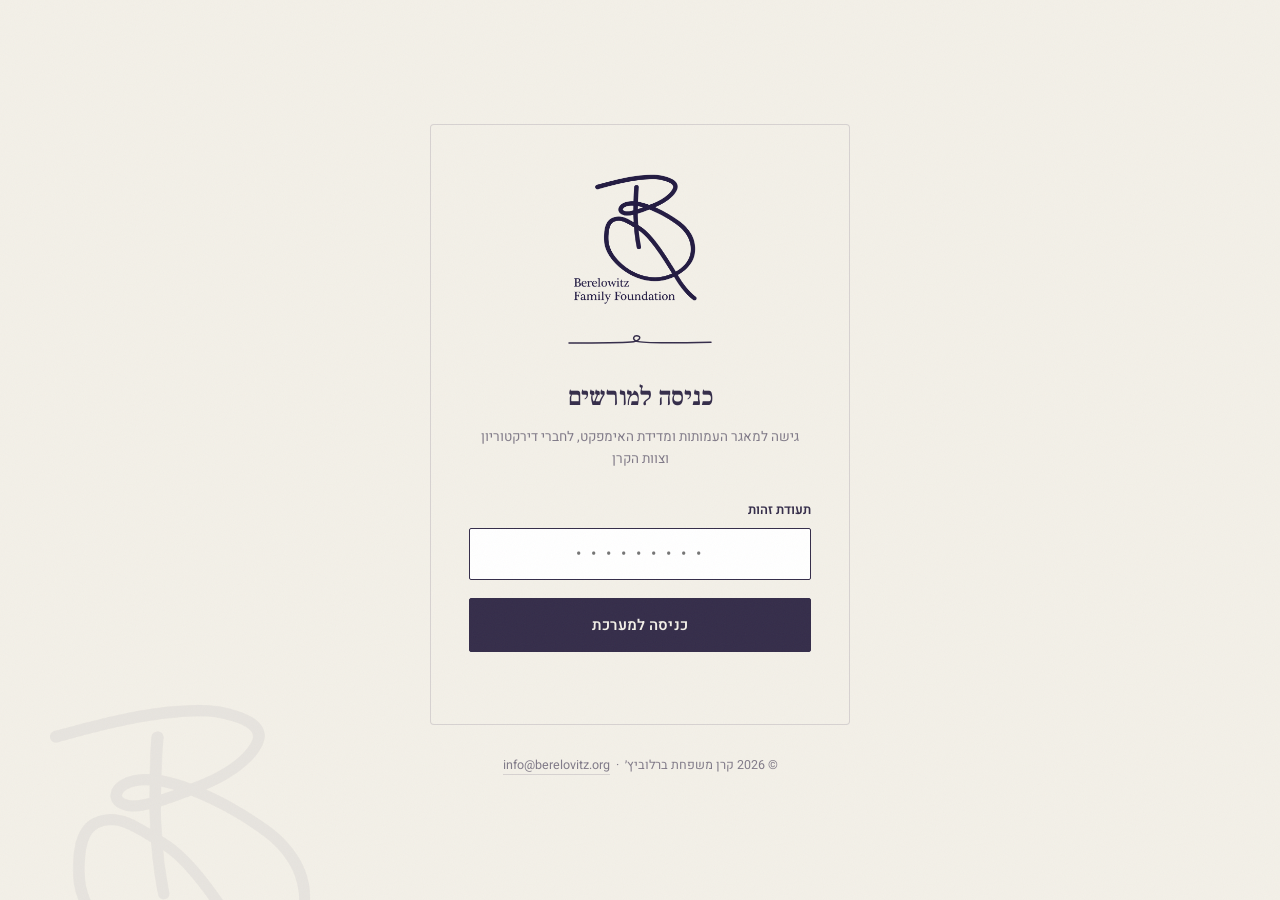
==== commit 0cd609c3: "index.html = עמוד כניסה למורשים בלבד; עמוד התדמית נשמר כ-home.html Co-Authored-By: Claude Fable 5 <n" ====
--- a/index.html
+++ b/index.html
@@ -1,1187 +1,114 @@
 <!DOCTYPE html>
-<html lang="he" dir="ltr">
+<html lang="he" dir="rtl">
 <head>
 <meta charset="UTF-8">
 <meta name="viewport" content="width=device-width, initial-scale=1.0">
-<title>קרן משפחת ברלוביץ׳ — מצמיחים השפעה לדורות</title>
-<meta name="description" content="קרן משפחתית פילנתרופית לחיזוק אנשים וארגונים ליצירת שינוי חברתי שנשאר לאורך זמן. לזכר ברי ברלוביץ׳ ז״ל.">
+<title>קרן משפחת ברלוביץ׳ | כניסה למורשים</title>
+<meta name="description" content="כניסה למערכת הניהול של קרן משפחת ברלוביץ׳, לחברי דירקטוריון וצוות הקרן.">
+<meta name="robots" content="noindex">
 <link rel="preconnect" href="https://fonts.googleapis.com">
 <link rel="preconnect" href="https://fonts.gstatic.com" crossorigin>
-<link href="https://fonts.googleapis.com/css2?family=Frank+Ruhl+Libre:wght@400;500;600;700&family=Heebo:wght@300;400;500;600;700&family=Playfair+Display:ital,wght@0,400;0,500;1,400&family=Inter:wght@300;400;500;600&display=swap" rel="stylesheet">
+<link href="https://fonts.googleapis.com/css2?family=Frank+Ruhl+Libre:wght@400;500;600;700&family=Heebo:wght@300;400;500;600;700&display=swap" rel="stylesheet">
 <style>
 /* ============================================================
-   Berelowitz Family Foundation — brand design system
+   Berelowitz Family Foundation — login gate
+   brand design system: docs/DESIGN-TOKENS.css
    ============================================================ */
 *{margin:0;padding:0;box-sizing:border-box}
 :root{
-  /* base */
   --purple:#352D4A; --ivory:#F3F0E8;
-  /* accents (touches only) */
   --sage:#AAB19A; --terracotta:#C68E74; --mustard:#B79B67;
-  /* purple alphas */
   --purple-08:rgba(53,45,74,.08);
   --purple-15:rgba(53,45,74,.15);
   --purple-35:rgba(53,45,74,.35);
   --purple-60:rgba(53,45,74,.60);
   --purple-75:rgba(53,45,74,.75);
-  /* type */
   --serif:'Frank Ruhl Libre',Georgia,serif;
-  --sans:'Heebo','Inter',system-ui,sans-serif;
-  --gutter:clamp(22px,5vw,80px);
+  --sans:'Heebo',system-ui,sans-serif;
 }
-html{scroll-behavior:smooth}
-html{overflow-x:clip}
+html,body{height:100%}
 body{
   font-family:var(--sans);background:var(--ivory);color:var(--purple);
-  line-height:1.7;-webkit-font-smoothing:antialiased;overflow-x:clip;position:relative;width:100%;max-width:100%;direction:ltr;
+  line-height:1.7;-webkit-font-smoothing:antialiased;
+  display:flex;flex-direction:column;align-items:center;justify-content:center;
+  padding:28px 22px;position:relative;overflow-x:clip;
 }
-body.loading{overflow:hidden}
-/* paper grain — barely-there noise overlay */
+/* paper grain */
 body::before{
   content:"";position:fixed;inset:0;z-index:9999;pointer-events:none;opacity:.035;
   background-image:url("data:image/svg+xml,%3Csvg xmlns='http://www.w3.org/2000/svg' width='200' height='200'%3E%3Cfilter id='n'%3E%3CfeTurbulence type='fractalNoise' baseFrequency='0.9' numOctaves='3' stitchTiles='stitch'/%3E%3C/filter%3E%3Crect width='100%25' height='100%25' filter='url(%23n)'/%3E%3C/svg%3E");
 }
+/* monogram watermark */
+.watermark{
+  position:fixed;bottom:-8vh;left:-4vw;width:min(46vw,420px);opacity:.05;
+  pointer-events:none;user-select:none;
+}
 img{max-width:100%;display:block}
-a{color:inherit;text-decoration:none}
 ::selection{background:var(--purple);color:var(--ivory)}
 :focus-visible{outline:2px solid var(--purple);outline-offset:3px;border-radius:2px}
 
-.wrap{max-width:1240px;margin:0 auto;padding-inline:var(--gutter);direction:rtl}
-section{padding-block:clamp(72px,10vw,140px);position:relative;overflow-x:clip;scroll-margin-top:118px}
+.card{
+  width:100%;max-width:420px;background:var(--ivory);
+  border:1px solid var(--purple-15);border-radius:4px;
+  padding:46px 38px 38px;text-align:center;position:relative;z-index:1;
+}
+.card.shake{animation:shake .4s}
+@keyframes shake{25%{transform:translateX(-7px)}75%{transform:translateX(7px)}}
 
-/* ---------- Typography ---------- */
-h1,h2,h3{font-family:var(--serif);font-weight:500;color:var(--purple);letter-spacing:-.01em}
-.eyebrow{font-family:var(--sans);font-size:13px;font-weight:600;letter-spacing:.14em;text-transform:uppercase;color:var(--purple-60)}
-.eyebrow.mustard{color:var(--mustard)}
-.lead{font-size:18px;line-height:1.7;max-width:620px;color:var(--purple-75)}
+.logo{width:190px;margin:0 auto 26px}
 
-/* ---------- Buttons ---------- */
-.btn{display:inline-flex;align-items:center;gap:10px;font-family:var(--sans);font-size:15px;font-weight:600;
-  padding:16px 30px;border-radius:2px;border:1px solid var(--purple);cursor:pointer;transition:background .3s ease,color .3s ease;letter-spacing:.01em}
-.btn-primary{background:var(--purple);color:var(--ivory)}
-.btn-primary:hover{background:var(--ivory);color:var(--purple)}
-.btn-secondary{background:transparent;color:var(--purple)}
-.btn-secondary:hover{background:var(--purple);color:var(--ivory)}
-.tlink{display:inline-flex;align-items:center;gap:7px;font-size:14px;font-weight:600;color:var(--purple);padding-bottom:3px;position:relative}
-.tlink::after{content:"";position:absolute;bottom:0;right:0;height:1px;width:100%;background:var(--purple);transform-origin:right;transition:transform .35s ease}
-.tlink:hover::after{transform:scaleX(1.18)}
-.tlink svg{width:15px;height:15px;stroke:currentColor;fill:none;stroke-width:1.6;transition:transform .3s ease}
-.tlink:hover svg{transform:translateX(-4px)}
+/* hand-drawn brand line with one loop */
+.brandline{display:block;margin:0 auto 26px}
 
-/* ---------- Monogram graphic (reusable) ---------- */
-.monogram{position:absolute;background:url("monogram-motif.png") no-repeat center/contain;pointer-events:none;z-index:0}
+h1{font-family:var(--serif);font-weight:600;font-size:26px;letter-spacing:-.01em;margin-bottom:8px}
+.hint{font-size:13.5px;color:var(--purple-60);line-height:1.6;margin-bottom:28px}
 
-/* ---------- BrandLine ---------- */
-.brand-line{display:block;width:100%;overflow:visible}
-.brand-line path{fill:none;stroke:var(--purple);stroke-width:1.5;stroke-linecap:round}
-@media(prefers-reduced-motion:no-preference){
-  .brand-line path{stroke-dasharray:var(--len,1400);stroke-dashoffset:var(--len,1400);animation:draw 2.4s .3s ease forwards}
-}
-@keyframes draw{to{stroke-dashoffset:0}}
+.field{text-align:right;margin-bottom:18px}
+.field label{display:block;font-size:13px;font-weight:600;margin-bottom:7px;color:var(--purple)}
+.field input{width:100%;padding:13px 15px;border:1px solid var(--purple-35);border-radius:2px;background:#fff;
+  font-family:var(--sans);font-size:16px;color:var(--purple);text-align:center;letter-spacing:3px}
+.field input:focus{outline:none;border-color:var(--purple)}
 
-/* ---------- Intro loader ---------- */
-.intro-loader{position:fixed;inset:0;z-index:5000;display:grid;place-items:center;background:
-  radial-gradient(circle at 48% 44%,rgba(183,155,103,.16),transparent 34%),
-  linear-gradient(180deg,#f7f4ec 0%,var(--ivory) 100%);
-  overflow:hidden;animation:introGone .8s 4.2s ease forwards}
-.intro-loader::before{content:"";position:absolute;inset:auto auto -15vw -10vw;width:min(620px,62vw);height:min(620px,62vw);background:url("monogram-motif.png") center/contain no-repeat;opacity:.045;transform:rotate(-8deg)}
-.intro-loader::after{content:"";position:absolute;left:0;right:0;top:57%;height:92px;background:
-  url("data:image/svg+xml,%3Csvg xmlns='http://www.w3.org/2000/svg' viewBox='0 0 1440 130' preserveAspectRatio='none'%3E%3Cpath d='M0 70 C180 54 258 98 394 64 C520 32 576 42 628 68 C666 88 700 84 730 60 C760 36 804 36 834 62 C866 90 924 80 1010 62 C1138 36 1260 72 1440 56' fill='none' stroke='%23352D4A' stroke-width='2.2' stroke-linecap='round'/%3E%3C/svg%3E") center/100% 100% no-repeat;
-  opacity:.2;transform:translateY(-50%)}
-.intro-inner{position:relative;z-index:2;display:grid;justify-items:center;gap:18px;text-align:center;padding:34px;direction:rtl}
-.intro-stage{position:relative;width:clamp(250px,30vw,430px);display:grid;place-items:center;isolation:isolate}
-.intro-logo{width:100%;opacity:0;transform:translateY(12px) scale(.96);filter:blur(8px) drop-shadow(0 18px 38px rgba(53,45,74,.08));animation:introLogoReveal 1.65s .15s cubic-bezier(.22,.8,.2,1) forwards,introLogoSettle .55s 1.8s ease forwards}
-.intro-logo img{width:100%;height:auto;display:block}
-.intro-signature{width:100%;height:auto;display:block;filter:drop-shadow(0 18px 38px rgba(53,45,74,.08));transform:translateY(2px);animation:introLogoSettle .55s 2.15s ease forwards}
-.intro-draw{fill:none;stroke:#fff;stroke-width:82;stroke-linecap:round;stroke-linejoin:round;stroke-dasharray:1;stroke-dashoffset:1;animation:introDraw 1.4s cubic-bezier(.68,0,.22,1) forwards}
-.intro-draw.d1{animation-delay:.05s}
-.intro-draw.d2{animation-delay:.36s}
-.intro-draw.d3{animation-delay:.62s}
-.intro-draw.d4{animation-delay:.86s}
-.intro-draw.d5{animation-delay:1.18s}
-.intro-tag{font-family:var(--serif);font-size:clamp(24px,3vw,46px);line-height:1.1;color:var(--purple);opacity:0;transform:translateY(10px) rotate(-2deg);animation:introRevealTag .8s 2.35s ease forwards}
-.intro-tag span{color:var(--terracotta);position:relative}
-.intro-tag span::after{content:"";position:absolute;right:-.05em;left:-.05em;bottom:.02em;height:.18em;background:rgba(183,155,103,.24);z-index:-1;transform:skewX(-12deg)}
-@keyframes introLogoReveal{to{opacity:1;transform:translateY(0) scale(1);filter:blur(0) drop-shadow(0 18px 38px rgba(53,45,74,.08))}}
-@keyframes introDraw{to{stroke-dashoffset:0}}
-@keyframes introLogoSettle{to{transform:translateY(-2px) scale(1.02)}}
-@keyframes introRevealTag{to{opacity:1;transform:rotate(-2deg)}}
-@keyframes introGone{to{opacity:0;visibility:hidden;pointer-events:none}}
-@media(prefers-reduced-motion:reduce){
-  .intro-loader{animation:introGone .35s .8s ease forwards}
-  .intro-logo,.intro-signature,.intro-tag{animation:none;opacity:1;transform:none;filter:none}
-  .intro-draw{animation:none;stroke-dashoffset:0}
-}
+.btn{width:100%;padding:15px;background:var(--purple);color:var(--ivory);border:1px solid var(--purple);border-radius:2px;
+  font-family:var(--sans);font-size:15px;font-weight:600;cursor:pointer;transition:background .3s,color .3s;letter-spacing:.01em}
+.btn:hover{background:var(--ivory);color:var(--purple)}
+.btn:disabled{opacity:.6;cursor:wait}
 
-/* ---------- Header ---------- */
-.hdr{position:sticky;top:0;z-index:200;background:rgba(236,235,225,.94);transition:background .3s,backdrop-filter .3s,box-shadow .3s;border-bottom:3px solid rgba(170,177,154,.55);overflow:visible;backdrop-filter:blur(10px)}
-.hdr.stuck{background:rgba(236,235,225,.88);box-shadow:0 10px 30px rgba(53,45,74,.06)}
-.hdr-in{max-width:100%;margin:0 auto;padding:14px clamp(34px,5vw,78px) 12px;display:flex;align-items:center;justify-content:space-between;gap:44px;direction:ltr;overflow:visible;position:relative;z-index:2}
-.brand{display:flex;align-items:center;overflow:visible}
-.brand-logo{width:clamp(104px,8.6vw,138px);height:auto;display:block;object-fit:contain}
-.hdr-tagline{position:absolute;left:clamp(210px,17vw,320px);top:50%;transform:translateY(-48%) rotate(-5deg);font-family:var(--serif);font-size:clamp(18px,1.25vw,24px);line-height:1;color:var(--terracotta);white-space:nowrap;letter-spacing:.01em;padding:8px 18px 10px;pointer-events:none;z-index:1}
-.hdr-tagline::before{content:"";position:absolute;inset:52% 0 0 0;height:42%;background:rgba(183,155,103,.16);border-radius:999px;transform:skewX(-12deg);z-index:-1}
-.hdr-tagline::after{content:"";position:absolute;right:10px;left:10px;bottom:2px;height:1px;background:linear-gradient(90deg,transparent,var(--terracotta),transparent);opacity:.55}
-.nav{display:flex;align-items:center;gap:clamp(28px,4vw,64px);direction:rtl;padding-top:0}
-.nav a{font-size:clamp(16px,1.2vw,19px);font-weight:600;color:var(--purple);padding:0 0 10px;border-radius:2px;transition:color .2s,opacity .2s,border-color .2s;opacity:.92;letter-spacing:.01em;border-bottom:1px solid transparent}
-.nav a:hover{opacity:1}
-.nav a[aria-current="page"],.nav a:hover{border-color:var(--terracotta)}
-.nav a.nav-cta{display:inline-flex;margin-inline-start:8px;border:1px solid var(--purple);opacity:1;align-items:center;gap:8px;font-weight:600;padding:15px 26px}
-.nav a.nav-cta:hover{background:var(--purple);color:var(--ivory)}
-.nav a.nav-cta svg{width:13px;height:13px;stroke:currentColor;fill:none;stroke-width:1.8}
-.hdr-thread{display:none}
-.lang-toggle{border:1px solid rgba(53,45,74,.24);background:rgba(255,255,255,.16);color:var(--purple);font-family:var(--sans);font-weight:600;font-size:13px;letter-spacing:.04em;padding:8px 12px;cursor:pointer;display:inline-flex;align-items:center;gap:6px;white-space:nowrap}
-.lang-toggle span{opacity:.45}
-.lang-toggle:hover{background:rgba(255,255,255,.34)}
-.burger{display:none;background:none;border:none;color:var(--purple);cursor:pointer;padding:6px}
-.burger svg{width:26px;height:26px;stroke:currentColor;fill:none;stroke-width:1.6}
-@media(max-width:760px){
-  .hdr{position:sticky}
-  .hdr-in{align-items:center;padding:8px var(--gutter);direction:rtl}
-  .brand-logo{width:128px}
-  .hdr-tagline{display:none}
-  .nav{position:fixed;inset:54px 0 auto 0;flex-direction:column;align-items:stretch;background:var(--ivory);
-    padding:16px var(--gutter) 28px;gap:2px;border-bottom:1px solid var(--purple-08);
-    transform:translateY(-135%);transition:transform .35s ease;box-shadow:0 24px 40px var(--purple-08)}
-  .nav.open{transform:translateY(0);box-shadow:0 24px 40px var(--purple-08),0 100vh 0 rgba(243,240,232,.86)}
-  .nav a{padding:14px 6px;font-size:16px;opacity:1;border-bottom:1px solid var(--purple-08)}
-  .nav a.nav-cta{margin:10px 0 0;justify-content:center;border-radius:2px;padding:14px}
-  .hdr-thread{display:none}
-  .lang-toggle{margin-inline-start:auto;padding:5px 8px;font-size:11px}
-  .burger{display:block}
-}
-@media(max-width:1080px){
-  .hdr-tagline{left:clamp(182px,18vw,230px);font-size:17px}
-}
-@media(max-width:940px){
-  .hdr-tagline{display:none}
-}
-@media(max-width:520px){
-  .hdr-in{padding:6px var(--gutter)}
-  .brand-logo{width:74px}
-}
-@media(max-width:380px){ .brand-txt small{display:none} }
-body.lang-en{direction:ltr}
-body.lang-en .wrap,body.lang-en .intro-inner,body.lang-en .nav,body.lang-en .focus-grid,body.lang-en .story-hero-copy,body.lang-en .partners-head{direction:ltr}
-body.lang-en .hero-copy,body.lang-en .hero .lead,body.lang-en .story-hero-copy,body.lang-en .partners-head{text-align:left}
-body.lang-en .hero h1 .accent{font-style:normal}
-body.lang-en .tlink::after{right:auto;left:0;transform-origin:left}
-body.lang-en .btn svg,body.lang-en .tlink svg{transform:scaleX(-1)}
-body.lang-en .tlink:hover svg{transform:translateX(4px) scaleX(-1)}
-body.lang-en .story-row,body.lang-en .story-row:nth-child(even){direction:ltr}
-body.lang-en .story-row:nth-child(even) .row-copy{direction:ltr}
-body.lang-en .row-copy{text-align:center}
-body.lang-en .lg-field{text-align:left}
-body.lang-en .ftr-in,body.lang-en .ftr-bottom{text-align:left}
+.err{margin-top:14px;font-size:13.5px;color:var(--terracotta);min-height:20px;opacity:0;transition:opacity .2s}
+.err.show{opacity:1}
 
-/* ---------- Hero ---------- */
-.hero{padding-block:0;position:relative;overflow:hidden;min-height:500px}
-.hero-grid{max-width:100%;margin:0 auto;padding-inline:0;
-  display:grid;grid-template-columns:minmax(430px,47vw) 1fr;gap:0;align-items:stretch;min-height:500px;direction:ltr}
-.hero-copy{position:relative;z-index:3;padding:clamp(42px,5vw,72px) clamp(42px,5.2vw,88px) 62px;direction:rtl;text-align:right;background:var(--ivory)}
-.hero-copy::after{
-  content:"";position:absolute;top:0;bottom:0;left:calc(100% - 1px);width:clamp(130px,14vw,260px);
-  background:var(--ivory);border-radius:0 0 clamp(150px,16vw,260px) 0;z-index:-1;
-}
-.hero h1{font-size:clamp(50px,5vw,84px);line-height:1.04;font-weight:400;letter-spacing:0}
-.hero h1 .accent{font-style:italic;font-weight:400}
-.hero .lead{margin-top:24px;font-size:22px;line-height:1.45;max-width:560px;margin-inline-start:auto;text-align:right}
-.hero-cta{margin-top:34px}
-/* large edge-to-edge image panel with concave curved edge (like the mockup) */
-.hero-media{position:relative;z-index:2;align-self:stretch}
-.hero-media figure{position:absolute;inset:0;overflow:hidden;background:#e9e2d8;
-  border-radius:clamp(160px,18vw,290px) 0 0 0}
-.hero-media img{width:100%;height:100%;object-fit:cover;object-position:center center;filter:grayscale(1) sepia(.12) contrast(.94) brightness(1.03)}
-.hero-media figcaption{position:absolute;right:28px;bottom:24px;z-index:3;
-  font-family:var(--sans);font-size:12px;color:rgba(243,240,232,.95);letter-spacing:.02em;
-  background:rgba(0,0,0,.48);padding:6px 10px;border-radius:2px;backdrop-filter:blur(2px)}
-/* connecting brand line between text and image */
-.hero-connect{position:absolute;inset:0;z-index:1;pointer-events:none}
-/* large cropped monogram bleeding off the left edge */
-.hero .monogram{display:none}
-.hero>.brand-line{position:absolute;left:0;right:53%;width:auto;bottom:34px;z-index:4;margin:0!important;height:140px!important;transform:scaleX(-1);pointer-events:none}
-.hero>.brand-line path{stroke-width:2.1}
-@media(min-width:761px) and (max-width:1100px){
-  .hero{min-height:390px}
-  .hero-grid{grid-template-columns:minmax(390px,52vw) 1fr;min-height:390px}
-  .hero-copy{padding-top:36px;padding-bottom:40px}
-  .hero h1{font-size:clamp(46px,5.2vw,60px)}
-  .hero .lead{font-size:19px}
-  .hero-media figure{background:#e9e2d8}
-  .hero-media img{object-fit:cover;object-position:74% center}
-  .hero>.brand-line{display:none}
-}
-@media(max-width:760px){
-  .hero{min-height:0;background:var(--ivory);overflow:hidden}
-  .hero-grid{display:grid;grid-template-columns:1fr;gap:0;min-height:0;padding-inline:0;direction:inherit}
-  .hero-media{order:1;align-self:stretch;height:clamp(230px,64vw,330px)}
-  .hero-media figure{position:relative;inset:auto;height:100%;aspect-ratio:auto;border-radius:0;margin-inline:0;background:#e8e1d6}
-  .hero-media img{object-fit:contain;object-position:center center}
-  .hero-media figcaption{right:12px;bottom:12px;color:rgba(243,240,232,.96);font-size:10.5px;max-width:calc(100% - 24px)}
-  .hero-copy{order:2;padding:26px var(--gutter) 34px;text-align:center;direction:inherit;display:flex;flex-direction:column;align-items:center}
-  .hero-copy::after{display:none}
-  .hero h1{font-size:clamp(34px,10.5vw,46px);line-height:1.06;letter-spacing:0;word-break:normal;overflow-wrap:break-word}
-  .hero .lead{font-size:clamp(15px,4.2vw,17px);line-height:1.5;text-align:center;margin:16px auto 0;max-width:25ch}
-  .hero .monogram{width:70vw;height:70vw;left:-38vw;top:auto;bottom:-10vw;opacity:.045}
-  .hero>.brand-line{display:block;left:-18vw;right:-18vw;bottom:86px;height:82px!important;z-index:1;opacity:.9}
-}
+.foot{margin-top:30px;font-size:12.5px;color:var(--purple-60);text-align:center;position:relative;z-index:1}
+.foot a{color:var(--purple-60);text-decoration:none;border-bottom:1px solid var(--purple-15)}
+.foot a:hover{color:var(--purple)}
+
 @media(max-width:420px){
-  .hero h1{font-size:clamp(34px,10.5vw,44px)}
-}
-
-/* ---------- Focus areas ---------- */
-.focus{border-top:1px solid rgba(53,45,74,.2);padding-block:20px 18px;background:var(--ivory)}
-.focus .wrap{max-width:100%;padding-inline:clamp(24px,3vw,44px)}
-.focus-head{display:none;max-width:620px;margin-bottom:clamp(40px,5vw,64px)}
-.focus-head h2{font-size:clamp(40px,4vw,68px);line-height:1.05;margin-top:14px}
-.focus-grid{display:grid;grid-template-columns:repeat(3,1fr);gap:0;border:1px solid rgba(53,45,74,.22);direction:rtl}
-.focus-item{min-height:124px;padding:20px clamp(18px,2.6vw,36px);border-bottom:none;position:relative;display:flex;align-items:center;gap:20px;background:rgba(255,255,255,.18)}
-.focus-item:not(:last-child){border-inline-end:1px solid rgba(53,45,74,.22);padding-inline-end:clamp(22px,3vw,42px)}
-.focus-ic{width:72px;height:72px;border-radius:50%;display:flex;align-items:center;justify-content:center;margin-bottom:0;box-shadow:inset 0 1px 10px rgba(255,255,255,.22)}
-.focus-ic{flex:0 0 auto}
-.focus-ic svg{width:38px;height:38px;stroke:var(--ivory);fill:none;stroke-width:1.35;stroke-linecap:round;stroke-linejoin:round}
-.focus-ic.sage{background:var(--sage)}.focus-ic.terracotta{background:var(--terracotta)}.focus-ic.mustard{background:var(--mustard)}
-.focus-copy{flex:1 1 auto;min-width:0}
-.focus-item h3{font-size:clamp(22px,1.8vw,27px);font-weight:500;margin-bottom:5px;white-space:normal;line-height:1.08}
-.focus-item p{font-size:clamp(14px,1.05vw,16px);color:var(--purple-75);line-height:1.48;max-width:310px}
-.focus-item .tlink{flex:0 0 auto;margin-inline-start:auto;margin-top:0;font-size:0;width:42px;height:42px;align-items:center;justify-content:center;padding:0}
-.focus-item .tlink::after{display:none}
-.focus-item .tlink svg{width:35px;height:35px;stroke-width:1.15}
-.focus-item .tlink:hover svg{transform:translateX(-4px)}
-@media(max-width:760px){
-  .focus-grid{grid-template-columns:1fr}
-  .focus-item,.focus-item:not(:last-child){padding:24px 20px;border-inline-end:none;border-bottom:1px solid rgba(53,45,74,.22)}
-  .focus-item:last-child{border-bottom:none}
-}
-@media(min-width:761px) and (max-width:1100px){
-  .focus-item{min-height:122px;padding:18px 18px;gap:13px}
-  .focus-ic{width:56px;height:56px}
-  .focus-ic svg{width:30px;height:30px}
-  .focus-item h3{font-size:21px;margin-bottom:4px}
-  .focus-item p{font-size:13.5px;line-height:1.42}
-  .focus-item .tlink{width:30px;height:30px}
-  .focus-item .tlink svg{width:27px;height:27px}
-}
-
-/* ---------- Work detail ---------- */
-.work-detail{position:relative;overflow:hidden;border-top:1px solid rgba(53,45,74,.13);background:linear-gradient(180deg,rgba(243,240,232,.78),rgba(236,235,225,.9));padding-block:clamp(58px,7vw,96px)}
-.work-detail::before{content:"";position:absolute;inset:18px auto auto 24px;width:330px;height:330px;background:url("monogram-motif.png") center/contain no-repeat;opacity:.035;pointer-events:none}
-.work-intro{position:relative;z-index:1;display:grid;grid-template-columns:minmax(300px,440px) 1fr;gap:clamp(34px,5vw,80px);align-items:end;margin-bottom:clamp(34px,4vw,58px)}
-.work-intro h2{font-size:clamp(42px,4.4vw,72px);line-height:1.02;margin-top:12px}
-.work-intro .lead{font-size:18px;line-height:1.75;color:var(--purple-75);max-width:620px}
-.work-metrics{display:grid;grid-template-columns:repeat(3,1fr);gap:0;border:1px solid rgba(53,45,74,.18);background:rgba(255,255,255,.22)}
-.work-metric{min-height:128px;padding:24px 22px;text-align:center;border-inline-end:1px solid rgba(53,45,74,.16);display:flex;flex-direction:column;justify-content:center}
-.work-metric:last-child{border-inline-end:none}
-.work-metric strong{font-family:var(--serif);font-size:clamp(34px,3.4vw,54px);line-height:1;color:var(--purple);font-weight:500}
-.work-metric span{font-size:14.5px;line-height:1.5;color:var(--purple-60);margin-top:10px}
-.strategy-grid{position:relative;z-index:1;display:grid;grid-template-columns:repeat(3,1fr);gap:0;border:1px solid rgba(53,45,74,.18);background:rgba(255,255,255,.18)}
-.strategy-card{position:relative;min-height:280px;padding:32px 30px 34px;border-inline-end:1px solid rgba(53,45,74,.16);overflow:hidden}
-.strategy-card:last-child{border-inline-end:none}
-.strategy-card::after{content:"";position:absolute;inset:auto 0 0 0;height:5px}
-.strategy-card.sage::after{background:var(--sage)}
-.strategy-card.terracotta::after{background:var(--terracotta)}
-.strategy-card.mustard::after{background:var(--mustard)}
-.strategy-card .num{font-family:var(--serif);font-size:72px;line-height:.8;color:rgba(53,45,74,.08);display:block;margin-bottom:20px}
-.strategy-card h3{font-size:clamp(27px,2.5vw,38px);line-height:1.08;margin-bottom:14px;color:var(--purple)}
-.strategy-card p{font-size:15.5px;line-height:1.72;color:var(--purple-75)}
-.work-actions{position:relative;z-index:1;margin-top:28px;border:1px solid rgba(53,45,74,.16);background:rgba(53,45,74,.04);padding:26px clamp(22px,3vw,34px)}
-.work-actions h3{font-size:clamp(24px,2.4vw,34px);margin-bottom:18px}
-.action-list{display:flex;flex-wrap:wrap;gap:10px}
-.action-list span{display:inline-flex;align-items:center;gap:9px;padding:10px 14px;border:1px solid rgba(53,45,74,.14);background:rgba(255,255,255,.24);font-size:14.5px;color:var(--purple-75)}
-.action-list span::before{content:"";width:8px;height:8px;border-radius:50%;background:var(--terracotta);flex:0 0 auto}
-.action-list span:nth-child(3n+1)::before{background:var(--sage)}
-.action-list span:nth-child(3n)::before{background:var(--mustard)}
-.work-swoosh{width:100vw;margin:8px 50% 36px 0;transform:translateX(50%);height:92px}
-.work-swoosh path{stroke:var(--purple);stroke-width:1.8;fill:none}
-.work-metric strong::after{content:"";display:block;width:150px;height:5px;margin:10px auto 0;border-radius:999px;background:var(--sage);opacity:.8}
-.work-metric.terracotta strong::after{background:var(--terracotta)}
-.work-metric.mustard strong::after{background:var(--mustard)}
-.success-flow{max-width:980px;margin:56px auto 0;position:relative}
-.success-flow h3,.build-title,.lasting-title{text-align:center;font-size:clamp(28px,3vw,44px);margin-bottom:26px}
-.success-row{display:grid;grid-template-columns:84px 92px 1fr;gap:28px;align-items:center;min-height:116px;border-top:1px solid rgba(53,45,74,.18)}
-.success-row:last-child{border-bottom:1px solid rgba(53,45,74,.18)}
-.success-num{font-family:var(--serif);font-size:40px;color:var(--purple);text-align:center}
-.success-ic{width:64px;height:64px;margin:auto;color:var(--sage)}
-.success-ic svg{width:100%;height:100%;stroke:currentColor;fill:none;stroke-width:1.35;stroke-linecap:round;stroke-linejoin:round}
-.success-row.terracotta .success-ic{color:var(--terracotta)}
-.success-row.mustard .success-ic{color:var(--mustard)}
-.success-copy h4{font-size:20px;margin-bottom:6px}
-.success-copy p{font-size:15px;line-height:1.7;color:var(--purple-75);max-width:560px}
-.build-title{margin-top:64px}
-.build-grid{display:grid;grid-template-columns:repeat(3,1fr);gap:0;border:1px solid rgba(53,45,74,.16);background:rgba(255,255,255,.18)}
-.build-card{min-height:230px;text-align:center;padding:34px 28px;border-inline-end:1px solid rgba(53,45,74,.14);position:relative;overflow:hidden}
-.build-card:last-child{border-inline-end:none}
-.build-card::before{content:"";position:absolute;inset:0;opacity:.28;pointer-events:none;transition:opacity .3s,transform .35s}
-.build-card::after{content:"";position:absolute;inset:auto 18% 0;height:5px;border-radius:999px;background:currentColor;opacity:0;transform:scaleX(.3);transition:opacity .3s,transform .35s}
-.build-card.sage::before{background:linear-gradient(145deg,rgba(170,177,154,.55),rgba(170,177,154,.08))}
-.build-card.terracotta::before{background:linear-gradient(145deg,rgba(198,142,116,.48),rgba(198,142,116,.08))}
-.build-card.mustard::before{background:linear-gradient(145deg,rgba(183,155,103,.52),rgba(183,155,103,.08))}
-.build-card.sage{color:var(--sage)}.build-card.terracotta{color:var(--terracotta)}.build-card.mustard{color:var(--mustard)}
-.build-card>*{position:relative;z-index:1}
-.build-card h4{font-size:22px;margin-bottom:10px}
-.build-card p{font-size:14.5px;line-height:1.65;color:var(--purple-75)}
-.build-card .success-ic{margin-bottom:16px;transition:transform .35s,color .3s}
-.build-card.sage .success-ic{color:var(--sage)}
-.build-card.terracotta .success-ic{color:var(--terracotta)}
-.build-card.mustard .success-ic{color:var(--mustard)}
-@media(hover:hover){
-  .build-card{transition:transform .35s,box-shadow .35s,background .35s}
-  .build-card:hover{transform:translateY(-8px);box-shadow:0 18px 54px rgba(53,45,74,.12);z-index:2;background:rgba(255,255,255,.32)}
-  .build-card:hover::before{opacity:.52;transform:scale(1.06)}
-  .build-card:hover::after{opacity:.9;transform:scaleX(1)}
-  .build-card:hover .success-ic{transform:translateY(-6px) scale(1.06)}
-}
-.lasting-impact{margin-top:60px;text-align:center;position:relative}
-.lasting-impact .monogram-mini{width:196px;height:196px;margin:10px auto 22px;position:relative;background:none;opacity:1}
-.lasting-impact .monogram-mini::before,
-.lasting-impact .monogram-mini::after{content:"";position:absolute;inset:0;background:url("monogram-motif.png") center/158px 158px no-repeat;pointer-events:none}
-.lasting-impact .monogram-mini::before{opacity:.14;filter:brightness(0) saturate(1) invert(93%) sepia(7%) saturate(230%) hue-rotate(358deg) brightness(105%) contrast(92%);transform:translate(-3px,-3px)}
-.lasting-impact .monogram-mini::after{opacity:.18;filter:brightness(0) saturate(1) invert(18%) sepia(19%) saturate(1074%) hue-rotate(216deg) brightness(88%) contrast(90%);transform:translate(3px,3px);mix-blend-mode:multiply}
-.lasting-list{display:grid;grid-template-columns:repeat(3,minmax(0,1fr));gap:0;max-width:980px;margin:24px auto 36px;text-align:center;border:1px solid rgba(53,45,74,.16);background:rgba(255,255,255,.16)}
-.lasting-list span{position:relative;min-height:118px;padding:42px 22px 26px;color:var(--purple);font-size:17px;line-height:1.45;font-weight:600;display:grid;place-items:center;overflow:hidden;border-inline-end:1px solid rgba(53,45,74,.14);transition:transform .32s ease,background .32s ease}
-.lasting-list span:last-child{border-inline-end:none}
-.lasting-list span::before{content:"";position:absolute;inset:0;opacity:.22;z-index:-1;transition:opacity .32s ease}
-.lasting-list span:nth-child(1)::before{background:var(--sage)}
-.lasting-list span:nth-child(2)::before{background:var(--terracotta)}
-.lasting-list span:nth-child(3)::before{background:var(--mustard)}
-.lasting-list span::after{content:"";position:absolute;top:22px;left:50%;transform:translateX(-50%);width:10px;height:10px;border-radius:50%;background:currentColor;opacity:.38}
-@media(hover:hover){
-  .lasting-list span:hover{transform:translateY(-6px);background:rgba(255,255,255,.28)}
-  .lasting-list span:hover::before{opacity:.34}
-}
-.lasting-quote{font-family:var(--serif);font-size:clamp(28px,3.2vw,48px);line-height:1.3;color:var(--purple);max-width:860px;margin:0 auto}
-@media(max-width:900px){
-  .work-intro{grid-template-columns:1fr;align-items:start}
-  .work-metrics,.strategy-grid{grid-template-columns:1fr}
-  .work-metric,.work-metric:last-child,.strategy-card,.strategy-card:last-child{border-inline-end:none;border-bottom:1px solid rgba(53,45,74,.16)}
-  .work-metric:last-child,.strategy-card:last-child{border-bottom:none}
-  .strategy-card{min-height:0}
-  .success-row{grid-template-columns:54px 54px 1fr;gap:14px}
-  .success-ic{width:48px;height:48px}
-  .build-grid{grid-template-columns:1fr}
-  .lasting-list{grid-template-columns:repeat(2,minmax(0,1fr))}
-  .lasting-list span:nth-child(2n){border-inline-end:none}
-  .lasting-list span{border-bottom:1px solid rgba(53,45,74,.14)}
-  .lasting-list span:nth-last-child(-n+2){border-bottom:none}
-  .build-card,.build-card:last-child{border-inline-end:none;border-bottom:1px solid rgba(53,45,74,.18)}
-  .build-card:last-child{border-bottom:none}
-}
-
-/* ---------- Impact statement ---------- */
-.impact{text-align:center;background:linear-gradient(180deg,rgba(198,142,116,.18),rgba(198,142,116,.08) 55%,rgba(243,240,232,0));padding-block:40px 62px}
-.impact .wrap{position:relative;z-index:2}
-.impact .impact-text{font-family:var(--serif);font-weight:400;font-size:clamp(26px,3.4vw,44px);line-height:1.42;max-width:900px;margin:0 auto;color:var(--purple)}
-.impact .brand-line{max-width:280px;margin:40px auto 0;height:40px}
-
-/* ---------- Story ---------- */
-.story{border-top:1px solid var(--purple-15);position:relative;overflow:hidden;background:linear-gradient(180deg,rgba(183,155,103,.1),rgba(243,240,232,0) 42%)}
-.story::before{content:"";position:absolute;inset:0 0 auto auto;width:min(720px,58vw);height:100%;background:linear-gradient(90deg,rgba(53,45,74,.16),rgba(243,240,232,.62) 48%,rgba(243,240,232,.92)),url("beri-hero-wide.png") center/cover no-repeat;opacity:.42;filter:grayscale(1) sepia(.16) contrast(1.08);pointer-events:none}
-.story .monogram{width:min(520px,46vw);height:min(520px,46vw);left:-140px;bottom:-80px;opacity:.05}
-.story-grid{display:grid;grid-template-columns:minmax(280px,360px) 1fr;gap:clamp(34px,5vw,78px);align-items:start;position:relative;z-index:2}
-.story-aside{position:sticky;top:110px}
-.story-card{border:1px solid rgba(53,45,74,.16);background:rgba(255,255,255,.32);padding:24px;backdrop-filter:blur(2px)}
-.story-aside figure{display:none;border-radius:4px 4px 4px 110px;overflow:hidden;background:var(--purple-08);aspect-ratio:4/5}
-.story-aside img{width:100%;height:100%;object-fit:cover;filter:grayscale(1) sepia(.12) contrast(.94)}
-.story-name{font-family:var(--serif);font-size:34px;font-weight:500;margin-top:0;line-height:1.05}
-.story-years{display:inline-flex;margin-top:10px;padding:7px 12px;border-radius:999px;background:rgba(183,155,103,.16);color:var(--mustard);font-size:13px;letter-spacing:.14em;font-weight:600}
-.story-quote{margin-top:24px;padding:22px;border-right:4px solid var(--terracotta);background:rgba(198,142,116,.12);font-family:var(--serif);font-style:italic;font-size:22px;line-height:1.35;color:var(--purple)}
-.story-quote span{display:block;font-family:var(--sans);font-style:normal;font-size:14px;color:var(--purple-60);margin-top:7px}
-.story-body .eyebrow{display:block;margin-bottom:16px}
-.story-body h2{font-size:clamp(40px,4.3vw,68px);line-height:1.04;margin-bottom:22px}
-.story-signature{width:min(360px,72vw);height:58px;margin:-4px 0 16px auto;transform:scaleX(-1)}
-.story-signature path{stroke:var(--terracotta);stroke-width:1.7}
-.story-body p{font-size:16.5px;line-height:1.78;color:var(--purple-75);max-width:720px;margin-bottom:18px}
-.story-body p.first{font-family:var(--serif);font-size:clamp(24px,2.1vw,34px);color:var(--purple);line-height:1.35;max-width:760px;margin-bottom:28px}
-.story-body em{font-style:italic;color:var(--purple)}
-.memory-cards{display:grid;grid-template-columns:repeat(3,1fr);gap:0;margin:32px 0 34px;border:1px solid rgba(53,45,74,.18)}
-.memory-card{min-height:136px;padding:24px 22px;border-inline-end:1px solid rgba(53,45,74,.18);background:rgba(255,255,255,.2);position:relative;overflow:hidden}
-.memory-card::before{content:"";position:absolute;inset:0;opacity:.22;pointer-events:none}
-.memory-card:last-child{border-inline-end:none}
-.memory-card .dot{width:12px;height:12px;border-radius:50%;display:block;margin-bottom:18px}
-.memory-card.sage{border-top:4px solid var(--sage)}
-.memory-card.terracotta{border-top:4px solid var(--terracotta)}
-.memory-card.mustard{border-top:4px solid var(--mustard)}
-.memory-card.sage::before{background:linear-gradient(135deg,rgba(170,177,154,.5),rgba(170,177,154,0))}
-.memory-card.terracotta::before{background:linear-gradient(135deg,rgba(198,142,116,.48),rgba(198,142,116,0))}
-.memory-card.mustard::before{background:linear-gradient(135deg,rgba(183,155,103,.5),rgba(183,155,103,0))}
-.memory-card.sage .dot{background:var(--sage)}
-.memory-card.terracotta .dot{background:var(--terracotta)}
-.memory-card.mustard .dot{background:var(--mustard)}
-.memory-card h3{font-size:24px;line-height:1.1;margin-bottom:8px}
-.memory-card p{font-size:14.5px;line-height:1.55;margin:0;color:var(--purple-75)}
-.memory-card>*{position:relative;z-index:1}
-.story-text{max-width:900px;display:grid;grid-template-columns:repeat(2,minmax(0,1fr));gap:18px;margin-top:8px}
-.story-step{position:relative;min-height:180px;padding:24px 24px 24px 22px;border:1px solid rgba(53,45,74,.16);background:rgba(255,255,255,.24);overflow:hidden}
-.story-step::before{content:attr(data-step);position:absolute;left:18px;top:10px;font-family:var(--serif);font-size:78px;line-height:1;color:rgba(53,45,74,.06)}
-.story-step::after{content:"";position:absolute;inset:auto 0 0 0;height:5px;opacity:.95}
-.story-step.sage::after{background:var(--sage)}
-.story-step.terracotta::after{background:var(--terracotta)}
-.story-step.mustard::after{background:var(--mustard)}
-.story-step.purple::after{background:var(--purple)}
-.story-step h3{font-size:28px;line-height:1.08;margin-bottom:12px;position:relative;z-index:1}
-.story-step p{font-size:15.5px;line-height:1.7;margin:0;color:var(--purple-75);position:relative;z-index:1}
-.story-step.wide{grid-column:1/-1;min-height:0;display:grid;grid-template-columns:auto 1fr;gap:18px;align-items:center;background:rgba(53,45,74,.05)}
-.story-step.wide h3{margin:0}
-.story-step.wide p{font-size:17px;color:var(--purple)}
-.legacy-panel{margin:34px 0 30px;border:1px solid rgba(53,45,74,.2);min-height:260px;background:linear-gradient(135deg,rgba(170,177,154,.18),rgba(198,142,116,.12) 48%,rgba(183,155,103,.16));overflow:hidden;box-shadow:0 18px 48px rgba(53,45,74,.08);position:relative}
-.legacy-panel::before{content:"";position:absolute;inset:auto 2% -18% auto;width:320px;height:320px;background:url("monogram-motif.png") center/contain no-repeat;opacity:.045;transform:rotate(-12deg);pointer-events:none}
-.legacy-panel::after{content:"";position:absolute;inset:0;background:linear-gradient(90deg,rgba(255,255,255,.28),rgba(255,255,255,0));pointer-events:none}
-.legacy-image{display:none}
-.legacy-content{position:relative;z-index:1;padding:38px clamp(26px,4vw,56px);display:flex;flex-direction:column;justify-content:center}
-.legacy-content blockquote{font-family:var(--serif);font-size:clamp(25px,2.7vw,42px);line-height:1.2;color:var(--purple);font-weight:400;margin:0}
-.legacy-content blockquote span{color:var(--terracotta)}
-.legacy-facts{display:grid;grid-template-columns:repeat(3,1fr);gap:10px;margin-top:26px}
-.legacy-fact{border-top:3px solid var(--sage);padding-top:10px;font-size:13.5px;line-height:1.35;color:var(--purple-75)}
-.legacy-fact strong{display:block;font-family:var(--serif);font-size:24px;color:var(--purple);line-height:1}
-.legacy-fact:nth-child(2){border-color:var(--terracotta)}
-.legacy-fact:nth-child(3){border-color:var(--mustard)}
-.story-thread{width:min(520px,78vw);height:52px;margin:26px auto 0 0}
-.story-thread path{stroke:var(--mustard);stroke-width:1.6}
-@media(max-width:820px){
-  .story-grid{grid-template-columns:1fr;gap:32px}
-  .story-aside{position:static;max-width:360px}
-  .memory-cards{grid-template-columns:1fr}
-  .memory-card,.memory-card:last-child{border-inline-end:none;border-bottom:1px solid rgba(53,45,74,.18)}
-  .memory-card:last-child{border-bottom:none}
-  .story-text{grid-template-columns:1fr}
-  .story-step.wide{grid-column:auto;display:block}
-  .story-step.wide h3{margin-bottom:10px}
-  .legacy-facts{grid-template-columns:1fr}
-}
-
-/* Memorial page, based on the fuller Beri reference layout */
-.story{padding-block:0 70px;background:var(--ivory);border-top:1px solid var(--purple-15);position:relative;overflow:hidden}
-.story::before{content:"";position:absolute;inset:120px auto auto 41%;width:min(420px,34vw);height:min(420px,34vw);background:url("monogram-motif.png") center/contain no-repeat;opacity:.045;filter:none;pointer-events:none}
-.story .monogram{display:none}
-.story .wrap{max-width:1180px}
-.story-grid{display:block;position:relative;z-index:2}
-.story-hero{display:grid;grid-template-columns:1.05fr .95fr;gap:clamp(34px,5vw,76px);align-items:center;padding-block:clamp(46px,7vw,92px) 34px;direction:ltr}
-.story-photo{margin:0;align-self:center;justify-self:center;width:min(520px,100%);overflow:visible;background:none;box-shadow:none}
-.story-photo img{display:block;width:100%;height:auto;object-fit:contain;filter:sepia(.05) contrast(.98) brightness(1.02);mix-blend-mode:multiply;
-  -webkit-mask-image:radial-gradient(ellipse 58% 55% at 50% 50%, #000 58%, rgba(0,0,0,.75) 72%, transparent 91%);
-          mask-image:radial-gradient(ellipse 58% 55% at 50% 50%, #000 58%, rgba(0,0,0,.75) 72%, transparent 91%)}
-.story-hero-copy{text-align:right;direction:rtl}
-.story-hero-copy .eyebrow{display:block;color:var(--mustard);margin-bottom:14px}
-.story-hero-copy h2{font-size:clamp(48px,5.2vw,78px);line-height:1.02;margin-bottom:22px}
-.story-hero-copy p{font-family:var(--serif);font-size:clamp(24px,2.2vw,34px);line-height:1.48;color:var(--purple-75);max-width:560px;margin-inline-start:auto}
-.memory-strip{display:grid;grid-template-columns:repeat(3,1fr);gap:0;margin:10px 0 48px;border-bottom:1px solid rgba(53,45,74,.16);border-top:1px solid rgba(53,45,74,.12)}
-.memory-mini{min-height:130px;padding:24px 30px;display:grid;grid-template-columns:68px 1fr;gap:18px;align-items:center;border-inline-end:1px solid rgba(53,45,74,.18)}
-.memory-mini:last-child{border-inline-end:none}
-.memory-mini .focus-ic{width:62px;height:62px}
-.memory-mini .focus-ic svg{width:32px;height:32px}
-.memory-mini h3{font-size:26px;line-height:1.05;margin-bottom:8px}
-.memory-mini p{font-size:15px;line-height:1.55;color:var(--purple-75);margin:0}
-.story-swoosh{width:100vw;margin:16px 50% 22px 0;transform:translateX(50%);height:92px}
-.story-swoosh path{stroke:var(--purple);stroke-width:2;fill:none}
-.story-quote-main{text-align:center;max-width:760px;margin:0 auto 30px;font-family:var(--serif);font-size:clamp(30px,3.4vw,48px);line-height:1.25;color:var(--purple)}
-.story-timeline{max-width:820px;margin:0 auto 52px;display:grid;grid-template-columns:repeat(3,1fr);gap:0;position:relative;text-align:center}
-.story-timeline::before{content:"";position:absolute;left:10%;right:10%;top:10px;height:1px;background:rgba(53,45,74,.24)}
-.timepoint{position:relative;padding-top:28px}
-.timepoint::before{content:"";position:absolute;top:0;left:50%;width:16px;height:16px;border-radius:50%;transform:translateX(-50%);background:var(--sage)}
-.timepoint.terracotta::before{background:var(--terracotta)}
-.timepoint.mustard::before{background:var(--mustard)}
-.timepoint strong{display:block;font-family:var(--serif);font-size:34px;line-height:1;color:var(--purple);font-weight:500}
-.timepoint span{display:block;margin-top:8px;font-size:14px;color:var(--purple-60);line-height:1.4}
-.story-rows{max-width:980px;margin:0 auto;border-top:1px solid rgba(53,45,74,.18)}
-.story-row{display:flex;direction:rtl;align-items:center;gap:24px;min-height:146px;border-bottom:1px solid rgba(53,45,74,.18);padding-block:28px}
-.story-row:nth-child(even){direction:ltr}
-.story-row:nth-child(even) .row-copy{direction:rtl}
-.story-row>[aria-hidden="true"]{display:block;flex:0 0 86px}
-.row-num{flex:0 0 86px;font-family:var(--serif);font-size:58px;line-height:1;color:rgba(53,45,74,.36);font-weight:400;text-align:center}
-.row-icon{flex:0 0 76px;width:76px;height:76px;border-radius:50%;display:flex;align-items:center;justify-content:center;color:var(--ivory)}
-.row-icon svg{width:42px;height:42px;stroke:currentColor;fill:none;stroke-width:1.3;stroke-linecap:round;stroke-linejoin:round}
-.row-icon.sage{background:var(--sage)}.row-icon.terracotta{background:var(--terracotta)}.row-icon.mustard{background:var(--mustard)}
-.row-copy{flex:1;text-align:center}
-.row-copy h3{font-size:clamp(27px,2.6vw,38px);line-height:1.08;margin-bottom:10px}
-.row-copy p{max-width:620px;margin:0 auto;font-size:15.8px;line-height:1.72;color:var(--purple-75)}
-.story-final{position:relative;text-align:center;padding:34px 0 18px}
-.story-final .brand-line{position:absolute;left:-8vw;right:auto;top:20px;width:min(520px,55vw);height:70px;transform:scaleX(-1)}
-.story-final .brand-line path{stroke:var(--purple);stroke-width:1.7}
-.story-final h3{font-size:clamp(30px,3.3vw,46px);margin-bottom:10px}
-.story-final p{max-width:720px;margin:0 auto;color:var(--purple-75);font-size:16px;line-height:1.7}
-.story-final .final-mark{width:86px;height:86px;margin:24px auto 0;background:url("monogram-motif.png") center/72px 72px no-repeat;opacity:.95}
-@media(max-width:900px){
-  .story-hero{grid-template-columns:1fr;padding-top:36px}
-  .story-photo{order:2}
-  .story-hero-copy{order:1;text-align:center}
-  .story-hero-copy p{margin-inline:auto}
-  .memory-strip{grid-template-columns:1fr}
-  .memory-mini,.memory-mini:last-child{border-inline-end:none;border-bottom:1px solid rgba(53,45,74,.16)}
-  .memory-mini:last-child{border-bottom:none}
-  .story-row,.story-row:nth-child(even){direction:rtl;display:grid;grid-template-columns:58px 1fr;gap:16px;min-height:0}
-  .story-row>[aria-hidden="true"]{display:none}
-  .story-row .row-icon,.story-row:nth-child(even) .row-icon{grid-column:1;grid-row:1/3;width:58px;height:58px}
-  .story-row .row-copy,.story-row:nth-child(even) .row-copy{grid-column:2;text-align:right}
-  .story-row .row-num,.story-row:nth-child(even) .row-num{grid-column:2;grid-row:1;text-align:right;font-size:40px;line-height:.8}
-  .row-copy h3{margin-top:30px}
-  .story-timeline{grid-template-columns:1fr;gap:18px}
-  .story-timeline::before{display:none}
-}
-
-/* ---------- Partners ---------- */
-.partners{border-top:1px solid var(--purple-15);overflow:hidden;background:var(--ivory);padding-block:clamp(74px,9vw,126px);position:relative}
-.partners::before{content:"";position:absolute;left:clamp(28px,6vw,96px);top:72px;width:min(300px,26vw);height:min(300px,26vw);background:url("monogram-motif.png") center/contain no-repeat;opacity:.055;filter:drop-shadow(0 1px 0 rgba(255,255,255,.5));pointer-events:none}
-.partners .wrap{max-width:none;padding-inline:0;direction:ltr;position:relative;z-index:1}
-.partners-head{max-width:1240px;margin:0 auto clamp(42px,5vw,70px);padding-inline:var(--gutter);direction:rtl;text-align:right}
-.partners-head h2{font-size:clamp(44px,4.8vw,78px);line-height:1.04;margin-top:14px}
-.partners-head .lead{font-family:var(--serif);font-size:clamp(23px,2.2vw,34px);line-height:1.45;color:var(--purple-75);max-width:900px;margin-inline-start:auto}
-.partners-track{position:relative;overflow:hidden;padding-block:74px 62px}
-.partners-thread{position:absolute;inset:0;z-index:0;width:100%;height:100%;pointer-events:none}
-.partners-thread path{fill:none;stroke:var(--purple);stroke-width:1.75}
-.partners-dot{position:absolute;top:70px;width:15px;height:15px;border-radius:50%;z-index:2}
-.partners-dot.sage{left:7%;background:var(--sage)}
-.partners-dot.terracotta{left:55%;background:var(--terracotta)}
-.partners-dot.mustard{left:86%;background:var(--mustard)}
-.logo-wall{position:relative;z-index:1;display:flex;align-items:center;width:max-content;min-width:100%;direction:ltr;margin-left:0;margin-right:auto;border:0;animation:logoRoll 42s linear infinite;will-change:transform}
-.logo-wall:hover{animation-play-state:paused}
-.logo-cell{background:transparent;aspect-ratio:auto;flex:0 0 clamp(130px,12vw,180px);height:86px;display:flex;align-items:center;justify-content:center;padding:12px 22px;border:0;transition:transform .25s,filter .25s;cursor:pointer}
-.logo-cell:hover{transform:translateY(-3px)}
-.logo-cell img{max-width:100%;max-height:62px;width:auto;height:auto;object-fit:contain;filter:saturate(.62) contrast(.92);opacity:.82;transition:filter .3s,opacity .3s}
-.logo-cell:hover img{filter:saturate(1) contrast(1);opacity:1}
-@media(max-width:760px){
-  .partners::before{width:240px;height:260px;left:-30px;top:90px}
-  .partners-track{padding-block:46px}
-  .partners-thread{height:150px;top:18px}
-  .partners-dot{top:48px}
-  .logo-cell{flex-basis:128px;height:70px;padding:10px 18px}
-  .logo-cell img{max-height:48px}
-}
-@keyframes logoRoll{from{transform:translateX(0)}to{transform:translateX(-50%)}}
-@media(prefers-reduced-motion:reduce){.logo-wall{animation:none;flex-wrap:wrap;width:100%}}
-
-/* ---------- Quote / stories ---------- */
-.quote{text-align:center;border-top:1px solid var(--purple-15);background:linear-gradient(180deg,rgba(170,177,154,.2),rgba(170,177,154,.08) 62%,rgba(243,240,232,0))}
-.quote-mark{font-family:var(--serif);font-size:90px;line-height:.5;color:var(--purple-35);height:44px;display:block}
-.quote blockquote{font-family:var(--serif);font-size:clamp(24px,3vw,38px);line-height:1.4;max-width:800px;margin:22px auto 0;color:var(--purple);font-weight:400}
-.quote cite{display:block;font-family:var(--sans);font-style:normal;font-size:14px;color:var(--purple-60);margin-top:24px;letter-spacing:.04em}
-.quote .brand-line{max-width:220px;margin:30px auto 0;height:34px}
-
-/* ---------- Footer ---------- */
-.ftr{background:var(--purple);color:var(--ivory);padding-block:clamp(56px,7vw,88px);position:relative;overflow:hidden}
-.ftr .monogram{width:210px;height:210px;left:54px;bottom:52px;opacity:.05;
-  background-image:url("monogram-motif.png");filter:brightness(0) invert(1)}
-.ftr-in{max-width:1240px;margin:0 auto;padding-inline:var(--gutter);position:relative;z-index:2;
-  display:flex;flex-wrap:wrap;gap:32px;justify-content:space-between;align-items:flex-start}
-.ftr-brand .fb-name{font-family:var(--serif);font-size:22px;font-weight:600}
-.ftr-brand .fb-sub{font-size:11px;letter-spacing:.18em;text-transform:uppercase;color:rgba(243,240,232,.5);margin-top:5px}
-.ftr-brand .fb-tag{margin-top:16px;font-size:14px;color:rgba(243,240,232,.75);max-width:300px;line-height:1.6}
-.ftr-col h4{font-family:var(--sans);font-size:12px;letter-spacing:.14em;text-transform:uppercase;color:rgba(243,240,232,.5);font-weight:600;margin-bottom:14px}
-.ftr-col a,.ftr-col p{display:block;font-size:15px;color:rgba(243,240,232,.85);margin-bottom:9px;transition:color .2s}
-.ftr-col a:hover{color:var(--ivory)}
-.ftr-bottom{max-width:1240px;margin:40px auto 0;padding:22px var(--gutter) 0;border-top:1px solid rgba(243,240,232,.15);
-  position:relative;z-index:2;font-size:13px;color:rgba(243,240,232,.55);display:flex;flex-wrap:wrap;gap:12px;justify-content:space-between}
-
-/* ---------- Login modal ---------- */
-.overlay{position:fixed;inset:0;z-index:1000;background:var(--purple-75);backdrop-filter:blur(4px);
-  display:none;align-items:center;justify-content:center;padding:22px}
-.overlay.open{display:flex}
-.login{background:var(--ivory);border-radius:4px;padding:40px 34px 34px;max-width:400px;width:100%;position:relative;text-align:center;border:1px solid var(--purple-15)}
-.login.shake{animation:shake .4s}
-@keyframes shake{25%{transform:translateX(-7px)}75%{transform:translateX(7px)}}
-.lg-close{position:absolute;top:14px;left:16px;background:none;border:none;font-size:26px;color:var(--purple-35);cursor:pointer;line-height:1}
-.lg-logo{width:64px;height:64px;margin:0 auto 16px}
-.login h2{font-size:24px;font-weight:600;margin-bottom:8px}
-.lg-hint{font-size:13.5px;color:var(--purple-60);line-height:1.6;margin-bottom:24px}
-.lg-field{text-align:right;margin-bottom:18px}
-.lg-field label{display:block;font-size:13px;font-weight:600;margin-bottom:7px;color:var(--purple)}
-.lg-field input{width:100%;padding:13px 15px;border:1px solid var(--purple-35);border-radius:2px;background:#fff;
-  font-family:var(--sans);font-size:16px;color:var(--purple);text-align:center;letter-spacing:3px}
-.lg-field input:focus{outline:none;border-color:var(--purple)}
-.lg-btn{width:100%;padding:15px;background:var(--purple);color:var(--ivory);border:1px solid var(--purple);border-radius:2px;
-  font-family:var(--sans);font-size:15px;font-weight:600;cursor:pointer;transition:background .3s,color .3s}
-.lg-btn:hover{background:var(--ivory);color:var(--purple)}
-.lg-btn:disabled{opacity:.6;cursor:wait}
-.lg-err{margin-top:14px;font-size:13.5px;color:var(--terracotta);min-height:18px;opacity:0;transition:opacity .2s}
-.lg-err.show{opacity:1}
-
-/* ---------- Mobile polish pass ---------- */
-@media(max-width:760px){
-  :root{--gutter:clamp(18px,5.8vw,26px)}
-  section{padding-block:58px;scroll-margin-top:74px}
-  .intro-loader{animation:introGone .65s 2.95s ease forwards}
-  .intro-inner{gap:12px;padding:24px}
-  .intro-stage{width:min(76vw,300px)}
-  .intro-logo{animation-duration:1.2s}
-  .intro-draw{stroke-width:88;animation-duration:1.2s}
-  .intro-tag{font-size:clamp(23px,7vw,32px);animation-delay:1.35s;color:var(--purple)}
-  .hdr{border-bottom:1px solid rgba(170,177,154,.55)}
-  .hdr-in{min-height:46px;padding:4px var(--gutter);justify-content:space-between;gap:8px}
-  .brand-logo{width:clamp(64px,19vw,76px)}
-  .lang-toggle{padding:4px 7px;font-size:10.5px;gap:4px}
-  .burger{width:34px;height:34px;display:grid;place-items:center;border:1px solid rgba(53,45,74,.15);background:rgba(255,255,255,.2)}
-  .burger svg{width:21px;height:21px}
-  .nav{inset:52px 0 auto 0;padding:10px var(--gutter) 20px}
-  .nav a{font-size:16px;padding:11px 4px;text-align:right}
-
-  .hero-copy{padding:26px var(--gutter) 34px;text-align:center}
-  .hero h1{font-size:clamp(34px,10.5vw,46px);line-height:1.06}
-  .hero .lead{font-size:clamp(15px,4.2vw,17px);line-height:1.5;margin:16px auto 0;text-align:center}
-  .hero-cta{margin-top:20px}
-  .hero-cta .btn{width:auto;justify-content:center;padding:12px 18px;font-size:13px}
-  .hero-media figure{margin-inline:0;border-radius:0;aspect-ratio:auto}
-  .hero-media img{object-position:center center;filter:grayscale(1) sepia(.08) contrast(.95) brightness(1.05)}
-  .hero-media figcaption{right:12px;bottom:12px;font-size:10.5px;padding:5px 8px}
-
-  .focus{padding-block:0}
-  .focus .wrap{padding-inline:0}
-  .focus-grid{border-inline:0}
-  .focus-item,.focus-item:not(:last-child){min-height:0;padding:22px var(--gutter);gap:16px}
-  .focus-ic{width:58px;height:58px}
-  .focus-ic svg{width:31px;height:31px}
-  .focus-item h3{font-size:23px}
-  .focus-item p{font-size:14.5px;max-width:none}
-  .focus-item .tlink{width:34px;height:34px}
-  .focus-item .tlink svg{width:28px;height:28px}
-
-  .work-detail{padding-block:56px;background:linear-gradient(180deg,rgba(243,240,232,.95),rgba(236,235,225,.9))}
-  .work-detail::before{width:210px;height:210px;left:-66px;top:18px;opacity:.03}
-  .work-intro{gap:16px;margin-bottom:30px;text-align:center}
-  .work-intro h2{font-size:clamp(36px,10.5vw,48px);line-height:1.08}
-  .work-intro .lead{font-size:16px;line-height:1.65;margin:0 auto}
-  .work-swoosh{height:58px;margin-bottom:22px}
-  .work-metric{min-height:112px;padding:22px 18px}
-  .work-metric strong{font-size:42px}
-  .success-flow{margin-top:42px}
-  .success-flow h3,.build-title,.lasting-title{font-size:clamp(28px,8vw,38px);margin-bottom:20px}
-  .success-row{grid-template-columns:46px 1fr;gap:12px;padding-block:20px;align-items:start}
-  .success-row .success-ic{grid-column:1;grid-row:2;width:42px;height:42px}
-  .success-num{grid-column:1;grid-row:1;font-size:32px;line-height:1}
-  .success-copy{grid-column:2;grid-row:1/3;text-align:right}
-  .success-copy h4{font-size:20px;line-height:1.15}
-  .success-copy p{font-size:14.5px;line-height:1.65;color:rgba(53,45,74,.72)}
-  .build-title{margin-top:44px}
-  .build-card{min-height:0;padding:28px 22px}
-  .build-card h4{color:var(--purple)}
-  .build-card p{color:rgba(53,45,74,.72)}
-  .lasting-impact{margin-top:46px}
-  .lasting-impact .monogram-mini{width:150px;height:150px;margin-bottom:14px}
-  .lasting-impact .monogram-mini::before,
-  .lasting-impact .monogram-mini::after{background-size:122px 122px}
-  .lasting-list{grid-template-columns:1fr;gap:12px;max-width:420px;margin:18px auto 28px;border:0;background:transparent}
-  .lasting-list span,.lasting-list span:nth-child(2n){
-    min-height:76px;padding:20px 52px 20px 20px;border:1px solid rgba(53,45,74,.12);border-bottom:1px solid rgba(53,45,74,.12);
-    background:rgba(255,255,255,.2);box-shadow:0 14px 34px rgba(53,45,74,.055);text-align:right;justify-items:end;border-radius:3px;
-  }
-  .lasting-list span::before{opacity:.16;inset:0 auto 0 0;width:7px}
-  .lasting-list span::after{top:50%;left:auto;right:24px;transform:translateY(-50%);width:11px;height:11px;opacity:.56}
-  .lasting-list span:last-child{border-bottom:1px solid rgba(53,45,74,.12)}
-  .lasting-quote{font-size:clamp(26px,7.8vw,36px);line-height:1.28}
-
-  .impact{padding-block:42px 50px}
-  .impact .impact-text{font-size:clamp(25px,7.4vw,34px);line-height:1.36}
-
-  .story{padding-block:0 54px}
-  .story::before{width:280px;height:280px;inset:110px auto auto -92px;opacity:.035}
-  .story-hero{gap:18px;padding-block:36px 20px}
-  .story-photo{width:min(82vw,330px)}
-  .story-hero-copy h2{font-size:clamp(38px,10vw,52px)}
-  .story-hero-copy p{font-size:clamp(21px,6vw,27px);line-height:1.45;color:rgba(53,45,74,.82)}
-  .memory-strip{margin:12px 0 34px}
-  .memory-mini{grid-template-columns:54px 1fr;gap:14px;min-height:0;padding:18px}
-  .memory-mini .focus-ic{width:52px;height:52px}
-  .memory-mini .focus-ic svg{width:28px;height:28px}
-  .memory-mini h3{font-size:22px}
-  .memory-mini p{font-size:14px}
-  .story-swoosh{height:54px;margin-top:2px;margin-bottom:14px}
-  .story-quote-main{font-size:clamp(26px,7.6vw,36px);line-height:1.25;margin-bottom:22px}
-  .timepoint{padding-top:22px}
-  .timepoint strong{font-size:30px}
-  .timepoint span{font-size:13.5px}
-  .story-timeline{margin-bottom:36px}
-  .story-rows{border-top-color:rgba(53,45,74,.14)}
-  .story-row,.story-row:nth-child(even){grid-template-columns:48px 1fr;gap:12px;padding-block:22px}
-  .story-row .row-icon,.story-row:nth-child(even) .row-icon{width:48px;height:48px}
-  .row-icon svg{width:28px;height:28px}
-  .story-row .row-num,.story-row:nth-child(even) .row-num{font-size:30px}
-  .row-copy h3{font-size:clamp(24px,7vw,31px);margin-top:24px}
-  .row-copy p{font-size:14.5px;line-height:1.65;color:rgba(53,45,74,.72)}
-  .story-final{padding-top:28px}
-  .story-final .brand-line{display:none}
-  .story-final p{font-size:14.5px}
-  .story-final .final-mark{width:70px;height:70px;background-size:58px 58px}
-
-  .partners{padding-block:50px 52px}
-  .partners::before{width:190px;height:190px;top:42px;left:-70px}
-  .partners-head{text-align:center;margin-bottom:24px}
-  .partners-head h2{font-size:clamp(34px,9vw,46px)}
-  .partners-head .lead{font-size:clamp(20px,5.8vw,27px);line-height:1.42;margin-inline:auto;color:rgba(53,45,74,.8)}
-  .partners-track{padding-block:28px 28px}
-  .partners-thread{height:104px;top:6px}
-  .partners-thread path{stroke-width:1.35}
-  .partners-dot{width:11px;height:11px;top:32px}
-  .logo-wall{animation-duration:34s}
-  .logo-cell{flex-basis:112px;height:60px;padding:8px 14px}
-  .logo-cell img{max-height:40px;opacity:.9}
-
-  .quote{padding-block:54px;background:linear-gradient(180deg,rgba(170,177,154,.24),rgba(170,177,154,.08))}
-  .quote-mark{font-size:70px;height:34px}
-  .quote blockquote{font-size:clamp(23px,6.5vw,31px);line-height:1.35}
-
-  .ftr{padding-block:48px 38px}
-  .ftr .monogram{width:150px;height:150px;left:-36px;bottom:18px}
-  .ftr-in{display:grid;grid-template-columns:1fr;gap:26px;text-align:right}
-  .ftr-brand .fb-name{font-size:24px}
-  .ftr-brand .fb-sub{font-size:10px;letter-spacing:.12em}
-  .ftr-col a,.ftr-col p{font-size:16px;margin-bottom:10px}
-  .ftr-bottom{display:grid;grid-template-columns:1fr;gap:8px;margin-top:28px;text-align:right}
-  .login{padding:34px 24px 28px}
-}
-
-@media(max-width:390px){
-  .brand-logo{width:68px}
-  .hero-media{height:225px}
-  .hero h1{font-size:34px}
-  .hero-copy{padding-top:24px}
-  .focus-item{gap:12px}
-  .focus-ic{width:52px;height:52px}
-  .story-row,.story-row:nth-child(even){grid-template-columns:42px 1fr}
-  .row-copy h3{font-size:23px}
-}
-
-/* ---------- fade-up on scroll ---------- */
-@media(prefers-reduced-motion:no-preference){
-  .fu{opacity:0;transform:translateY(24px);transition:opacity .9s ease,transform .9s ease}
-  .fu.in{opacity:1;transform:none}
+  .card{padding:38px 24px 30px}
+  .logo{width:160px}
 }
 </style>
 </head>
-<body class="loading">
-<div class="intro-loader" id="introLoader" aria-label="טעינת האתר">
-  <div class="intro-inner">
-    <div class="intro-stage">
-      <div class="intro-logo">
-        <img src="logo-berelowitz-site.png" alt="Berelowitz Family Foundation">
-      </div>
-    </div>
-    <div class="intro-tag">מצמיחים <span>השפעה</span> לדורות</div>
+<body>
+
+<img class="watermark" src="monogram-only.png" alt="">
+
+<form class="card" id="loginBox" autocomplete="off" onsubmit="return doLogin(event)">
+  <div class="logo"><img src="logo-name-transparent.png" alt="קרן משפחת ברלוביץ׳, Berelowitz Family Foundation"></div>
+  <svg class="brandline" width="150" height="16" viewBox="0 0 150 16" fill="none" aria-hidden="true">
+    <path d="M4 10 C 34 10, 54 10, 66 9 C 74 8.4, 77 4, 73 3 C 69 2.2, 66 6, 72 8.4 C 78 10.6, 108 10, 146 9.2"
+      stroke="#352D4A" stroke-width="1.5" stroke-linecap="round"/>
+  </svg>
+  <h1>כניסה למורשים</h1>
+  <div class="hint">גישה למאגר העמותות ומדידת האימפקט, לחברי דירקטוריון וצוות הקרן</div>
+  <div class="field">
+    <label for="pw">תעודת זהות</label>
+    <input id="pw" name="pw" type="password" inputmode="numeric" autocomplete="off" placeholder="• • • • • • • • •" maxlength="9" autofocus>
   </div>
-</div>
+  <button class="btn" type="submit" id="lgBtn">כניסה למערכת</button>
+  <div class="err" id="lgErr"></div>
+</form>
 
-<!-- ===================== HEADER ===================== -->
-<header class="hdr" id="hdr">
-  <div class="hdr-in">
-    <a href="#top" class="brand" aria-label="קרן משפחת ברלוביץ׳ — לעמוד הבית">
-      <img class="brand-logo" src="logo-berelowitz-site.png" alt="Berelowitz Family Foundation">
-    </a>
-    <div class="hdr-tagline" aria-hidden="true">מצמיחים השפעה לדורות</div>
-    <button class="lang-toggle" type="button" onclick="toggleLang()" aria-label="Switch language">HE <span>|</span> EN</button>
-    <button class="burger" aria-label="פתיחת תפריט" aria-expanded="false" onclick="toggleNav(this)">
-      <svg viewBox="0 0 24 24" aria-hidden="true"><path d="M3 6h18M3 12h18M3 18h18"/></svg>
-    </button>
-    <nav class="nav" id="nav" aria-label="ניווט ראשי">
-      <a href="#story" onclick="closeNav()">אודות</a>
-      <a href="#impact" onclick="closeNav()">האימפקט שלנו</a>
-      <a href="#partners" onclick="closeNav()">שותפים</a>
-    </nav>
-  </div>
-  <svg class="hdr-thread" viewBox="0 0 1440 120" preserveAspectRatio="none" aria-hidden="true">
-    <path d="M68,60 C104,72 156,88 244,82 C334,76 386,52 432,36 C488,16 542,20 548,48 C556,84 470,94 384,92 C276,90 160,78 0,80 M384,80 C560,80 722,78 852,82 C966,86 1010,98 1080,80 C1106,72 1116,54 1102,46 C1084,34 1062,58 1082,75 C1108,98 1214,78 1440,82"/>
-  </svg>
-</header>
-
-<!-- ===================== HERO ===================== -->
-<header class="hero" id="top">
-  <div class="monogram" aria-hidden="true"></div>
-  <div class="hero-grid">
-    <div class="hero-copy fu">
-      <h1>בונים הזדמנות.<br><span class="accent">מצמיחים שינוי</span> שנשאר.</h1>
-      <p class="lead">שותפים לאנשים וארגונים שמצמיחים שינוי שנשאר.</p>
-      <div class="hero-cta">
-        <a class="btn btn-primary" href="#impact">האימפקט שלנו
-          <svg width="15" height="15" viewBox="0 0 24 24" fill="none" stroke="currentColor" stroke-width="1.6" aria-hidden="true"><path d="M19 12H5M12 5l-7 7 7 7"/></svg>
-        </a>
-      </div>
-    </div>
-    <div class="hero-media fu">
-      <figure>
-        <img src="beri-hero-wide.png" alt="ברי ברלוביץ׳ ז״ל, מייסד הקרן">
-      </figure>
-      <figcaption>ברי ברלוביץ׳ ז״ל · 1938–2022</figcaption>
-    </div>
-  </div>
-  <svg class="brand-line" style="--len:1500;margin-top:-30px;height:120px" viewBox="0 0 1440 120" preserveAspectRatio="none" aria-hidden="true">
-    <path d="M0,64 C260,26 420,104 660,66 C860,34 980,6 1140,44 C1250,70 1300,110 1440,72"/>
-  </svg>
-</header>
-
-<!-- ===================== FOCUS AREAS ===================== -->
-<section class="focus" id="work">
-  <div class="wrap">
-    <div class="focus-head fu">
-      <span class="eyebrow">הפעילות שלנו</span>
-      <h2>שותפות לטווח ארוך.<br>שינוי משמעותי.</h2>
-    </div>
-    <div class="focus-grid">
-      <div class="focus-item fu">
-        <span class="focus-ic sage">
-          <svg viewBox="0 0 24 24" aria-hidden="true"><path d="M11 20c-4-1-7-4-7-9a5 5 0 0 1 7-4"/><path d="M11 20c0-6 2-10 8-12"/><path d="M11 20v-6"/></svg>
-        </span>
-        <div class="focus-copy">
-          <h3>הגישה שלנו</h3>
-          <p>רעיונות שורשיים. קשרים ארוכים. התקדמות מדודה.</p>
-        </div>
-        <a class="tlink" href="#story">קראו עוד
-          <svg viewBox="0 0 24 24" aria-hidden="true"><path d="M19 12H5M12 5l-7 7 7 7"/></svg></a>
-      </div>
-      <div class="focus-item fu">
-        <span class="focus-ic terracotta">
-          <svg viewBox="0 0 24 24" aria-hidden="true"><circle cx="12" cy="8" r="3.2"/><path d="M5 20a7 7 0 0 1 14 0"/></svg>
-        </span>
-        <div class="focus-copy">
-          <h3>המיקוד שלנו</h3>
-          <p>חינוך. הזדמנות. רווחה. השקעה באנשים ובקהילות.</p>
-        </div>
-        <a class="tlink" href="#impact">קראו עוד
-          <svg viewBox="0 0 24 24" aria-hidden="true"><path d="M19 12H5M12 5l-7 7 7 7"/></svg></a>
-      </div>
-      <div class="focus-item fu">
-        <span class="focus-ic mustard">
-          <svg viewBox="0 0 24 24" aria-hidden="true"><path d="M12 21s-6-4-6-9a4 4 0 0 1 6-3 4 4 0 0 1 6 3c0 5-6 9-6 9Z"/><path d="M12 9v4"/></svg>
-        </span>
-        <div class="focus-copy">
-          <h3>השותפים שלנו</h3>
-          <p>לצד עמותות ואנשים שפועלים קרוב לשטח.</p>
-        </div>
-        <a class="tlink" href="#partners">לשותפים שלנו
-          <svg viewBox="0 0 24 24" aria-hidden="true"><path d="M19 12H5M12 5l-7 7 7 7"/></svg></a>
-      </div>
-    </div>
-  </div>
-</section>
-
-<!-- ===================== WORK DETAIL / IMPACT ===================== -->
-<section class="work-detail" id="impact">
-  <div class="wrap">
-    <div class="work-intro fu">
-      <div>
-        <span class="eyebrow">האימפקט שלנו</span>
-        <h2>מצמיחים השפעה לדורות</h2>
-      </div>
-      <p class="lead">אנחנו מחזקים אנשים וארגונים כדי ליצור שינוי חברתי שנשאר לאורך זמן — דרך מענקים אסטרטגיים, שותפויות, למידה ומדידה.</p>
-    </div>
-
-    <svg class="work-swoosh" viewBox="0 0 1440 100" preserveAspectRatio="none" aria-hidden="true">
-      <path d="M0,58 C220,34 360,70 560,48 C670,36 710,16 728,44 C750,80 680,82 684,48 C690,16 760,42 920,46 C1110,52 1260,48 1440,40"/>
-    </svg>
-
-    <div class="work-metrics fu">
-      <div class="work-metric terracotta">
-        <strong>100+</strong>
-        <span>ארגונים חזקים ומקצועיים</span>
-      </div>
-      <div class="work-metric">
-        <strong>100K+</strong>
-        <span>בוגרים, צעירים וצעירות שחוו הזדמנות בזכות הקרן</span>
-      </div>
-      <div class="work-metric mustard">
-        <strong>2036</strong>
-        <span>חזון עשר שנים קדימה</span>
-      </div>
-    </div>
-
-    <div class="success-flow fu">
-      <h3>כך אנחנו מודדים הצלחה</h3>
-      <div class="success-row sage">
-        <div class="success-num">01</div>
-        <div class="success-ic"><svg viewBox="0 0 24 24"><circle cx="12" cy="8" r="3"/><path d="M6 20a6 6 0 0 1 12 0"/><path d="M12 3l2 2 2-2"/></svg></div>
-        <div class="success-copy"><h4>שינוי בחיי אנשים וקהילות</h4><p>אנחנו בוחנים את השינוי בחייהם של אנשים ובחוסן של קהילות לאורך זמן.</p></div>
-      </div>
-      <div class="success-row terracotta">
-        <div class="success-num">02</div>
-        <div class="success-ic"><svg viewBox="0 0 24 24"><path d="M4 21h16"/><path d="M6 21V9l6-4 6 4v12"/><path d="M10 21v-6h4v6"/><path d="M9 11h1M14 11h1"/></svg></div>
-        <div class="success-copy"><h4>חיזוק ארגונים ותשתיות</h4><p>אנחנו מחזקים ארגונים ותשתיות כדי שיוכלו להתרחב, להתמקצע ולהשפיע יותר.</p></div>
-      </div>
-      <div class="success-row mustard">
-        <div class="success-num">03</div>
-        <div class="success-ic"><svg viewBox="0 0 24 24"><circle cx="12" cy="12" r="2"/><circle cx="5" cy="6" r="2"/><circle cx="19" cy="6" r="2"/><circle cx="6" cy="19" r="2"/><circle cx="18" cy="19" r="2"/><path d="M7 7.5l3.4 3M16.8 7.5l-3.4 3M7.8 17.6l2.8-4M16.2 17.6l-2.8-4"/></svg></div>
-        <div class="success-copy"><h4>השפעה מערכתית</h4><p>אנחנו פועלים לשינוי מדיניות, תוכניות ומערכות כדי לפתור את שורשי האתגרים החברתיים.</p></div>
-      </div>
-      <div class="success-row sage">
-        <div class="success-num">04</div>
-        <div class="success-ic"><svg viewBox="0 0 24 24"><path d="M12 21V9"/><path d="M12 13c-4 0-7-3-7-7 4 0 7 3 7 7Z"/><path d="M12 15c4 0 7-3 7-7-4 0-7 3-7 7Z"/><path d="M5 21h14"/></svg></div>
-        <div class="success-copy"><h4>למידה מתמדת ושינוי</h4><p>אנחנו לומדים, מתאימים ובונים ידע כדי להגדיל את ההשפעה שלנו ושל שותפינו.</p></div>
-      </div>
-    </div>
-
-    <h3 class="build-title fu">מה אנחנו בונים</h3>
-    <div class="build-grid fu">
-      <div class="build-card mustard">
-        <div class="success-ic"><svg viewBox="0 0 24 24"><path d="M4 20l5-5M14 4l6 6-9 3-3 3-3-3 3-3 3-9z"/></svg></div>
-        <h4>תשתית ליזמות ורעיונות</h4>
-        <p>הצמחת ארגונים קטנים, יוזמות, רעיונות ואנשים.</p>
-      </div>
-      <div class="build-card terracotta">
-        <div class="success-ic"><svg viewBox="0 0 24 24"><path d="M4 21h16"/><path d="M6 21V9l6-4 6 4v12"/></svg></div>
-        <h4>תשתית לצמיחת עמותות</h4>
-        <p>מענקי צמיחה, ליווי ומדידה לאורך זמן.</p>
-      </div>
-      <div class="build-card sage">
-        <div class="success-ic"><svg viewBox="0 0 24 24"><path d="M3 18h18"/><path d="M5 18l4-8 4 8"/><path d="M11 18l4-11 4 11"/></svg></div>
-        <h4>אבנים גדולות</h4>
-        <p>2-3 פרויקטים אסטרטגיים שמובילים לשינוי מערכתי.</p>
-      </div>
-    </div>
-
-    <div class="lasting-impact fu">
-      <h3 class="lasting-title">השפעה שנשארת</h3>
-      <div class="monogram-mini" aria-hidden="true"></div>
-      <div class="lasting-list">
-        <span>פתרונות בני קיימא</span>
-        <span>אנשים שמובילים שינוי</span>
-        <span>תשתיות שממשיכות להשפיע</span>
-      </div>
-    </div>
-  </div>
-</section>
-
-<!-- ===================== IMPACT STATEMENT ===================== -->
-<section class="impact">
-  <div class="wrap">
-    <p class="impact-text fu">אנו משקיעים באנשים וברעיונות היום — כדי שקהילות יוכלו לפרוח מחר, ולדורות הבאים.</p>
-    <svg class="brand-line" style="--len:320" viewBox="0 0 300 40" preserveAspectRatio="none" aria-hidden="true">
-      <path d="M4,22 C70,4 110,36 160,20 C210,6 250,30 296,16"/>
-    </svg>
-  </div>
-</section>
-
-<!-- ===================== STORY ===================== -->
-<section class="story" id="story">
-  <div class="monogram" aria-hidden="true"></div>
-  <div class="wrap">
-    <div class="story-grid">
-      <div class="story-hero fu">
-        <figure class="story-photo">
-          <img src="beri-memorial-illustration.png" alt="איור של ברי ברלוביץ׳ ז״ל">
-        </figure>
-        <div class="story-hero-copy">
-          <span class="eyebrow">הסיפור שלנו</span>
-          <h2>לזכר ברי ברלוביץ׳</h2>
-          <p>ברי ברלוביץ׳ ז״ל היה פילנתרופ נלהב שהתמסר למטרות רבות — ביניהן חינוך, חיי הקהילה היהודית וציונות. מסירותו לחילוץ אנשים מעוני התבססה על סיפור חייו האישי.</p>
-        </div>
-      </div>
-
-      <div class="memory-strip fu">
-        <div class="memory-mini">
-          <span class="focus-ic mustard">
-            <svg viewBox="0 0 24 24" aria-hidden="true"><path d="M12 21V9"/><path d="M12 13c-4 0-7-3-7-7 4 0 7 3 7 7Z"/><path d="M12 15c4 0 7-3 7-7-4 0-7 3-7 7Z"/><path d="M5 21h14"/></svg>
-          </span>
-          <div>
-            <h3>רוח של פתרון</h3>
-            <p>L.I.T.B. — תשאירו את זה לברי, בגישה אנושית ומעשית.</p>
-          </div>
-        </div>
-        <div class="memory-mini">
-          <span class="focus-ic terracotta">
-            <svg viewBox="0 0 24 24" aria-hidden="true"><circle cx="12" cy="8" r="3"/><path d="M6 20a6 6 0 0 1 12 0"/><circle cx="5.8" cy="11" r="2.1"/><circle cx="18.2" cy="11" r="2.1"/><path d="M2.5 20a4.5 4.5 0 0 1 5-4"/><path d="M16.5 16a4.5 4.5 0 0 1 5 4"/></svg>
-          </span>
-          <div>
-            <h3>נתינה פעילה</h3>
-            <p>מחויבות עמוקה לחינוך, לקהילה ולפרויקטים בישראל.</p>
-          </div>
-        </div>
-        <div class="memory-mini">
-          <span class="focus-ic sage">
-            <svg viewBox="0 0 24 24" aria-hidden="true"><path d="M6 19c6-1 10-5 12-13"/><path d="M6 19c-2-5 0-10 5-12 3-1 5-1 7-1 0 5-1 9-4 12-2 2-5 2-8 1Z"/><path d="M10 15c-1-3-1-5 0-8"/></svg>
-          </span>
-          <div>
-            <h3>חוסן אישי</h3>
-            <p>סיפור חיים של התמדה, מצוינות והזדמנות ששינתה מסלול.</p>
-          </div>
-        </div>
-      </div>
-
-      <svg class="story-swoosh" viewBox="0 0 1440 110" preserveAspectRatio="none" aria-hidden="true">
-        <path d="M0,64 C240,20 430,64 650,52 C840,42 950,96 1120,57 C1240,30 1304,52 1440,18"/>
-      </svg>
-
-      <p class="story-quote-main fu">הזדמנות אחת יכולה לשנות מסלול,<br>ואז להפוך לאחריות.</p>
-
-      <div class="story-timeline fu">
-        <div class="timepoint sage">
-          <strong>1938</strong>
-          <span>תחילת הדרך ביוהנסבורג</span>
-        </div>
-        <div class="timepoint terracotta">
-          <strong>1978</strong>
-          <span>פרק חדש בלוס אנג׳לס</span>
-        </div>
-        <div class="timepoint mustard">
-          <strong>L.I.T.B.</strong>
-          <span>רוח של פתרון ונתינה</span>
-        </div>
-      </div>
-
-      <div class="story-rows fu">
-        <article class="story-row">
-          <div class="row-num">01</div>
-          <span class="row-icon sage">
-            <svg viewBox="0 0 24 24" aria-hidden="true"><path d="M6 19c6-1 10-5 12-13"/><path d="M6 19c-2-5 0-10 5-12 3-1 5-1 7-1 0 5-1 9-4 12-2 2-5 2-8 1Z"/><path d="M10 15c-1-3-1-5 0-8"/></svg>
-          </span>
-          <div class="row-copy">
-            <h3>התחלה שלא ויתרה</h3>
-            <p>ברי נולד ביוהנסבורג למשפחה של מהגרים. אחרי שאיבד את אביו בילדות ואת אמו בגיל צעיר, גדל עם אחותו אצל דוד ודודה — ולמד מוקדם מהי אחריות, התמדה ומשפחה.</p>
-          </div>
-          <div aria-hidden="true"></div>
-        </article>
-        <article class="story-row">
-          <div class="row-num">02</div>
-          <span class="row-icon terracotta">
-            <svg viewBox="0 0 24 24" aria-hidden="true"><circle cx="12" cy="8" r="3"/><path d="M6 20a6 6 0 0 1 12 0"/><circle cx="5.8" cy="11" r="2.1"/><circle cx="18.2" cy="11" r="2.1"/><path d="M2.5 20a4.5 4.5 0 0 1 5-4"/><path d="M16.5 16a4.5 4.5 0 0 1 5 4"/></svg>
-          </span>
-          <div class="row-copy">
-            <h3>מחווה קטנה, חיים שלמים</h3>
-            <p>באוניברסיטת ויטווטרסרנד כמעט נאלץ לפרוש כי לא יכול היה לרכוש ספרים. מלגה קטנה פתחה לו דלת, והוא סיים חשבונאות שני בהצטיינות. את הכוח של הזדמנות אחת הוא לא שכח.</p>
-          </div>
-          <div aria-hidden="true"></div>
-        </article>
-        <article class="story-row">
-          <div class="row-num">03</div>
-          <span class="row-icon mustard">
-            <svg viewBox="0 0 24 24" aria-hidden="true"><path d="M12 21V9"/><path d="M12 13c-4 0-7-3-7-7 4 0 7 3 7 7Z"/><path d="M12 15c4 0 7-3 7-7-4 0-7 3-7 7Z"/><path d="M5 21h14"/></svg>
-          </span>
-          <div class="row-copy">
-            <h3>מצוינות עם תעוזה</h3>
-            <p>כישרונו החשבונאי בלט במהירות. הוא התקדם לשותפות ניהול, היגר ללוס אנג׳לס ב־1978, פעל באחד ממשרדי ראיית החשבון הגדולים בארה״ב, ובהמשך הקים משרד משלו בסן דייגו.</p>
-          </div>
-          <div aria-hidden="true"></div>
-        </article>
-        <article class="story-row">
-          <div class="row-num">04</div>
-          <span class="row-icon sage">
-            <svg viewBox="0 0 24 24" aria-hidden="true"><path d="M6 19c6-1 10-5 12-13"/><path d="M6 19c-2-5 0-10 5-12 3-1 5-1 7-1 0 5-1 9-4 12-2 2-5 2-8 1Z"/><path d="M10 15c-1-3-1-5 0-8"/></svg>
-          </span>
-          <div class="row-copy">
-            <h3>נתינה שהולכת לשטח</h3>
-            <p>ברי תמך ביוזמות חינוך, קהילה וציונות, בעיקר בפרויקטים בישראל. הוא האמין בעזרה שמגיעה לאנשים עצמם — ובשותפות שמחזיקה לאורך זמן.</p>
-          </div>
-          <div aria-hidden="true"></div>
-        </article>
-        <article class="story-row">
-          <div class="row-num">05</div>
-          <span class="row-icon terracotta">
-            <svg viewBox="0 0 24 24" aria-hidden="true"><circle cx="12" cy="8" r="3"/><path d="M6 20a6 6 0 0 1 12 0"/><circle cx="5.8" cy="11" r="2.1"/><circle cx="18.2" cy="11" r="2.1"/><path d="M2.5 20a4.5 4.5 0 0 1 5-4"/><path d="M16.5 16a4.5 4.5 0 0 1 5 4"/></svg>
-          </span>
-          <div class="row-copy">
-            <h3>L.I.T.B.</h3>
-            <p><em>Leave It To Beri</em> — תשאירו את זה לברי. כך זוכרים אותו: חד, סקרן, אוהב פתרונות, עם חוש הומור ואנרגיה של אדם שלא משאיר בעיה בלי תשובה.</p>
-          </div>
-          <div aria-hidden="true"></div>
-        </article>
-      </div>
-
-      <div class="story-final fu">
-        <svg class="brand-line" style="--len:560" viewBox="0 0 560 70" preserveAspectRatio="none" aria-hidden="true">
-          <path d="M4,42 C110,8 178,62 270,36 C360,12 440,46 556,24"/>
-        </svg>
-        <h3>זיכרון חי</h3>
-        <p>ברי היה אב אוהב, מנטור נדיב ואדם רחב אופקים. הקרן ממשיכה את הרוח הזו — לתת לאנשים הזדמנות, ולגדל ממנה שינוי שנשאר.</p>
-        <div class="final-mark" aria-hidden="true"></div>
-      </div>
-    </div>
-  </div>
-</section>
-
-<!-- ===================== PARTNERS ===================== -->
-<section class="partners" id="partners">
-  <div class="wrap">
-    <div class="partners-head fu">
-      <span class="eyebrow">שותפויות</span>
-      <h2>הארגונים שאיתם אנו פועלים</h2>
-      <p class="lead" style="margin-top:16px">אנו פועלים בשותפות — עם עמותות, קהילות, שותפים פילנתרופיים, מדינה ומובילי דעה ברחבי הארץ.</p>
-    </div>
-    <div class="partners-track fu">
-      <svg class="partners-thread" viewBox="0 0 1440 240" preserveAspectRatio="none" aria-hidden="true">
-        <path d="M0,86 C135,62 250,72 396,82 C520,90 610,88 650,66 C688,45 720,52 718,82 C716,116 652,112 655,84 C662,52 738,78 850,76 C1050,72 1180,84 1440,82"/>
-        <path d="M0,168 C190,210 390,190 590,176 C780,164 950,158 1140,168 C1260,176 1360,186 1440,168"/>
-      </svg>
-      <span class="partners-dot sage" aria-hidden="true"></span>
-      <span class="partners-dot terracotta" aria-hidden="true"></span>
-      <span class="partners-dot mustard" aria-hidden="true"></span>
-      <div class="logo-wall">
-      <a class="logo-cell" href="https://www.120plus1.org.il/" target="_blank" rel="noopener" title="עמותת 121 מנוע לשינוי חברתי"><img src="partners/121-engine.jpg" alt="עמותת 121 מנוע לשינוי חברתי" loading="lazy"></a>
-      <a class="logo-cell" href="https://www.aluma.org.il/" target="_blank" rel="noopener" title="אלומה — עושות חיל"><img src="partners/aluma.png" alt="אלומה — עושות חיל" loading="lazy"></a>
-      <a class="logo-cell" href="https://basecamp.org.il/" target="_blank" rel="noopener" title="בייסקאמפ"><img src="partners/basecamp.png" alt="בייסקאמפ" loading="lazy"></a>
-      <a class="logo-cell" href="https://www.bly.org.il/" target="_blank" rel="noopener" title="בית לחם יהודה"><img src="partners/beit-lechem-yehuda.png" alt="בית לחם יהודה" loading="lazy"></a>
-      <a class="logo-cell" href="https://bnai-zion.co.il/" target="_blank" rel="noopener" title="אגודת הידידים בני ציון"><img src="partners/bnai-zion.svg" alt="אגודת הידידים בני ציון" loading="lazy"></a>
-      <a class="logo-cell" href="https://www.boomerang.org.il/" target="_blank" rel="noopener" title="בומרנג"><img src="partners/boomerang.png" alt="בומרנג" loading="lazy"></a>
-      <a class="logo-cell" href="https://galil-leadership.org/he/" target="_blank" rel="noopener" title="המדרשה למנהיגות — מכינת גליל עליון"><img src="partners/galil-leadership.png" alt="המדרשה למנהיגות — מכינת גליל עליון" loading="lazy"></a>
-      <a class="logo-cell" href="https://neurim.org.il/" target="_blank" rel="noopener" title="כפר הנוער הדסה נעורים"><img src="partners/hadassah-neurim.svg" alt="כפר הנוער הדסה נעורים" loading="lazy"></a>
-      <a class="logo-cell" href="https://keshev.org/" target="_blank" rel="noopener" title="עמותת קווים ומחשבות"><img src="partners/kavim-umachshavot.png" alt="עמותת קווים ומחשבות" loading="lazy"></a>
-      <a class="logo-cell" href="https://kibbutz.org.il/" target="_blank" rel="noopener" title="ברית התנועה הקיבוצית"><img src="partners/kibbutz-movement.png" alt="ברית התנועה הקיבוצית" loading="lazy"></a>
-      <a class="logo-cell" href="https://www.lodfoundation.org/" target="_blank" rel="noopener" title="הקרן לפיתוח לוד"><img src="partners/lod-foundation.jpg" alt="הקרן לפיתוח לוד" loading="lazy"></a>
-      <a class="logo-cell" href="https://magenmishpacha.com/he/" target="_blank" rel="noopener" title="מגן המשפחה"><img src="partners/magen-hamishpacha.png" alt="מגן המשפחה" loading="lazy"></a>
-      <a class="logo-cell" href="https://matzmichim.org.il/" target="_blank" rel="noopener" title="אקדמיית מצמיחים"><img src="partners/matzmichim.png" alt="אקדמיית מצמיחים" loading="lazy"></a>
-      <a class="logo-cell" href="https://www.nir.org.il/" target="_blank" rel="noopener" title="קיבוץ ניר יצחק"><img src="partners/nir-yitzhak.jpg" alt="קיבוץ ניר יצחק" loading="lazy"></a>
-      <a class="logo-cell" href="https://nirim.org/" target="_blank" rel="noopener" title="נירים"><img src="partners/nirim.png" alt="נירים" loading="lazy"></a>
-      <a class="logo-cell" href="https://patriziopaoletti.co.il/" target="_blank" rel="noopener" title="עמותת פטריציו פאולטי"><img src="partners/patrizio-paoletti.png" alt="עמותת פטריציו פאולטי" loading="lazy"></a>
-      <a class="logo-cell" href="https://www.peleyoetz.org/" target="_blank" rel="noopener" title="פלא יועץ"><img src="partners/pele-yoetz.png" alt="פלא יועץ" loading="lazy"></a>
-      <a class="logo-cell" href="https://planetherapyglobal.org/" target="_blank" rel="noopener" title="planetherapy"><img src="partners/planetherapy.png" alt="planetherapy" loading="lazy"></a>
-      <a class="logo-cell" href="https://sahar.org.il/" target="_blank" rel="noopener" title="סה״ר — סיוע והקשבה ברשת"><img src="partners/sahar.svg" alt="סה״ר — סיוע והקשבה ברשת" loading="lazy"></a>
-      <a class="logo-cell" href="https://www.shinua.net/" target="_blank" rel="noopener" title="שינוע חברתי"><img src="partners/shinua-chevrati.png" alt="שינוע חברתי" loading="lazy"></a>
-      <a class="logo-cell" href="https://spca.co.il/" target="_blank" rel="noopener" title="אגודת צער בעלי חיים בישראל"><img src="partners/spca.svg" alt="אגודת צער בעלי חיים בישראל" loading="lazy"></a>
-      <a class="logo-cell" href="https://www.tashtit.org/" target="_blank" rel="noopener" title="תשתית — לחיזוק השירות הציבורי"><img src="partners/tashtit.png" alt="תשתית — לחיזוק השירות הציבורי" loading="lazy"></a>
-      <a class="logo-cell" href="https://tvuna.org.il/" target="_blank" rel="noopener" title="תבונה — הדרך לכלכלה נבונה"><img src="partners/tvuna.png" alt="תבונה — הדרך לכלכלה נבונה" loading="lazy"></a>
-      <a class="logo-cell" href="https://vertigo.org.il/" target="_blank" rel="noopener" title="עמותת ורטיגו למחול"><img src="partners/vertigo.png" alt="עמותת ורטיגו למחול" loading="lazy"></a>
-      <a class="logo-cell" href="https://yedidim-il.org/" target="_blank" rel="noopener" title="ידידים — סיוע בדרכים"><img src="partners/yedidim.png" alt="ידידים — סיוע בדרכים" loading="lazy"></a>
-      <a class="logo-cell" href="https://tikunolam.adi-il.org/" target="_blank" rel="noopener" title="יום אחד — תיקון עולם"><img src="partners/yom-echad-tikun-olam.png" alt="יום אחד — תיקון עולם" loading="lazy"></a>
-      </div>
-    </div>
-  </div>
-</section>
-
-<!-- ===================== QUOTE / STORIES ===================== -->
-<section class="quote" id="stories">
-  <div class="wrap fu">
-    <span class="quote-mark" aria-hidden="true">״</span>
-    <blockquote>מחווה קטנה יכולה לשנות מסלול חיים שלם. את זה ברי חווה על בשרו — וזה מה שמנחה אותנו עד היום.</blockquote>
-    <cite>— מתוך רוח הקרן</cite>
-    <svg class="brand-line" style="--len:260" viewBox="0 0 240 34" preserveAspectRatio="none" aria-hidden="true">
-      <path d="M4,18 C60,4 90,30 130,16 C170,4 200,26 236,14"/>
-    </svg>
-  </div>
-</section>
-
-<!-- ===================== FOOTER ===================== -->
-<footer class="ftr" id="contact">
-  <div class="monogram" aria-hidden="true"></div>
-  <div class="ftr-in">
-    <div class="ftr-brand">
-      <div class="fb-name">קרן משפחת ברלוביץ׳</div>
-      <div class="fb-sub">Berelowitz Family Foundation</div>
-      <div class="fb-tag">מצמיחים השפעה לדורות · לזכר ברי ברלוביץ׳ ז״ל</div>
-    </div>
-    <div class="ftr-col">
-      <h4>ניווט</h4>
-      <a href="#story">אודות</a>
-      <a href="#impact">האימפקט שלנו</a>
-      <a href="#partners">שותפים</a>
-    </div>
-    <div class="ftr-col">
-      <h4>יצירת קשר</h4>
-      <a href="mailto:info@berelovitz.org">info@berelovitz.org</a>
-      <a href="#" onclick="openLogin();return false;">כניסה למורשים</a>
-    </div>
-  </div>
-  <div class="ftr-bottom">
-    <span>© 2026 קרן משפחת ברלוביץ׳. כל הזכויות שמורות</span>
-    <span>מצמיחים השפעה לדורות</span>
-  </div>
-</footer>
-
-<!-- ===================== LOGIN MODAL ===================== -->
-<div class="overlay" id="loginOverlay" onclick="if(event.target===this)closeLogin()">
-  <form class="login" id="loginBox" autocomplete="off" onsubmit="return doLogin(event)">
-    <button type="button" class="lg-close" aria-label="סגירה" onclick="closeLogin()">×</button>
-    <div class="lg-logo"><img src="logo-name-transparent.png" alt="קרן ברלוביץ׳" style="width:100%;height:100%;object-fit:contain"></div>
-    <h2>כניסה למורשים</h2>
-    <div class="lg-hint">גישה למאגר העמותות ומדידת האימפקט — לחברי דירקטוריון וצוות הקרן</div>
-    <div class="lg-field">
-      <label for="pw">תעודת זהות</label>
-      <input id="pw" name="pw" type="password" inputmode="numeric" autocomplete="off" placeholder="• • • • • • • • •" maxlength="9">
-    </div>
-    <button class="lg-btn" type="submit" id="lgBtn">כניסה למערכת</button>
-    <div class="lg-err" id="lgErr"></div>
-  </form>
+<div class="foot">
+  © 2026 קרן משפחת ברלוביץ׳ &nbsp;·&nbsp; <a href="mailto:info@berelovitz.org">info@berelovitz.org</a>
 </div>
 
 <script>
@@ -1190,343 +117,34 @@
 var TARGET = "app.html";
 var SESSION_KEY = "berelovitz_gate_ok";
 var OWNER_HASH = -1637438633;
-var currentLang = "en";
-
-var TEXT = {
-  he: {
-    title:"קרן משפחת ברלוביץ׳ — מצמיחים השפעה לדורות",
-    desc:"קרן משפחתית פילנתרופית לחיזוק אנשים וארגונים ליצירת שינוי חברתי שנשאר לאורך זמן. לזכר ברי ברלוביץ׳ ז״ל.",
-    introAria:"טעינת האתר",
-    brandAria:"קרן משפחת ברלוביץ׳ — לעמוד הבית",
-    menuAria:"פתיחת תפריט",
-    navAria:"ניווט ראשי",
-    closeAria:"סגירה",
-    introTag:"מצמיחים <span>השפעה</span> לדורות",
-    tagline:"מצמיחים השפעה לדורות",
-    navStory:"אודות",
-    navWork:"הפעילות שלנו",
-    navImpact:"האימפקט שלנו",
-    navPartners:"שותפים",
-    heroTitle:"בונים הזדמנות.<br><span class=\"accent\">מצמיחים שינוי</span> שנשאר.",
-    heroLead:"שותפים לאנשים וארגונים שמצמיחים שינוי שנשאר.",
-    heroBtn:"האימפקט שלנו",
-    heroCaption:"ברי ברלוביץ׳ ז״ל · 1938–2022",
-    heroAlt:"ברי ברלוביץ׳ ז״ל, מייסד הקרן",
-    workEyebrow:"הפעילות שלנו",
-    workTitle:"שותפות לטווח ארוך.<br>שינוי משמעותי.",
-    approachTitle:"הגישה שלנו",
-    approachText:"רעיונות שורשיים. קשרים ארוכים. התקדמות מדודה.",
-    focusTitle:"המיקוד שלנו",
-    focusText:"חינוך. הזדמנות. רווחה. השקעה באנשים ובקהילות.",
-    partnersCardTitle:"השותפים שלנו",
-    partnersCardText:"לצד עמותות ואנשים שפועלים קרוב לשטח.",
-    readMore:"קראו עוד",
-    toPartners:"לשותפים שלנו",
-    impactEyebrow:"האימפקט שלנו",
-    impactTitle:"מצמיחים השפעה לדורות",
-    impactLead:"אנחנו מחזקים אנשים וארגונים כדי ליצור שינוי חברתי שנשאר לאורך זמן — דרך מענקים אסטרטגיים, שותפויות, למידה ומדידה.",
-    metric1:"ארגונים חזקים ומקצועיים",
-    metric2:"בוגרים, צעירים וצעירות שחוו הזדמנות בזכות הקרן",
-    metric3:"חזון עשר שנים קדימה",
-    successTitle:"כך אנחנו מודדים הצלחה",
-    success1Title:"שינוי בחיי אנשים וקהילות",
-    success1Text:"אנחנו בוחנים את השינוי בחייהם של אנשים ובחוסן של קהילות לאורך זמן.",
-    success2Title:"חיזוק ארגונים ותשתיות",
-    success2Text:"אנחנו מחזקים ארגונים ותשתיות כדי שיוכלו להתרחב, להתמקצע ולהשפיע יותר.",
-    success3Title:"השפעה מערכתית",
-    success3Text:"אנחנו פועלים לשינוי מדיניות, תוכניות ומערכות כדי לפתור את שורשי האתגרים החברתיים.",
-    success4Title:"למידה מתמדת ושינוי",
-    success4Text:"אנחנו לומדים, מתאימים ובונים ידע כדי להגדיל את ההשפעה שלנו ושל שותפינו.",
-    buildTitle:"מה אנחנו בונים",
-    build1Title:"תשתית ליזמות ורעיונות",
-    build1Text:"הצמחת ארגונים קטנים, יוזמות, רעיונות ואנשים.",
-    build2Title:"תשתית לצמיחת עמותות",
-    build2Text:"מענקי צמיחה, ליווי ומדידה לאורך זמן.",
-    build3Title:"אבנים גדולות",
-    build3Text:"2-3 פרויקטים אסטרטגיים שמובילים לשינוי מערכתי.",
-    lastingTitle:"השפעה שנשארת",
-    lasting1:"פתרונות בני קיימא",
-    lasting2:"אנשים שמובילים שינוי",
-    lasting3:"תשתיות שממשיכות להשפיע",
-    statement:"אנו משקיעים באנשים וברעיונות היום — כדי שקהילות יוכלו לפרוח מחר, ולדורות הבאים.",
-    storyEyebrow:"הסיפור שלנו",
-    storyTitle:"לזכר ברי ברלוביץ׳",
-    storyLead:"ברי ברלוביץ׳ ז״ל היה פילנתרופ נלהב שהתמסר למטרות רבות — ביניהן חינוך, חיי הקהילה היהודית וציונות. מסירותו לחילוץ אנשים מעוני התבססה על סיפור חייו האישי.",
-    storyAlt:"איור של ברי ברלוביץ׳ ז״ל",
-    memory1Title:"רוח של פתרון",
-    memory1Text:"L.I.T.B. — תשאירו את זה לברי, בגישה אנושית ומעשית.",
-    memory2Title:"נתינה פעילה",
-    memory2Text:"מחויבות עמוקה לחינוך, לקהילה ולפרויקטים בישראל.",
-    memory3Title:"חוסן אישי",
-    memory3Text:"סיפור חיים של התמדה, מצוינות והזדמנות ששינתה מסלול.",
-    storyQuote:"הזדמנות אחת יכולה לשנות מסלול,<br>ואז להפוך לאחריות.",
-    time1:"תחילת הדרך ביוהנסבורג",
-    time2:"פרק חדש בלוס אנג׳לס",
-    time3:"רוח של פתרון ונתינה",
-    row1Title:"התחלה שלא ויתרה",
-    row1Text:"ברי נולד ביוהנסבורג למשפחה של מהגרים. אחרי שאיבד את אביו בילדות ואת אמו בגיל צעיר, גדל עם אחותו אצל דוד ודודה — ולמד מוקדם מהי אחריות, התמדה ומשפחה.",
-    row2Title:"מחווה קטנה, חיים שלמים",
-    row2Text:"באוניברסיטת ויטווטרסרנד כמעט נאלץ לפרוש כי לא יכול היה לרכוש ספרים. מלגה קטנה פתחה לו דלת, והוא סיים חשבונאות שני בהצטיינות. את הכוח של הזדמנות אחת הוא לא שכח.",
-    row3Title:"מצוינות עם תעוזה",
-    row3Text:"כישרונו החשבונאי בלט במהירות. הוא התקדם לשותפות ניהול, היגר ללוס אנג׳לס ב־1978, פעל באחד ממשרדי ראיית החשבון הגדולים בארה״ב, ובהמשך הקים משרד משלו בסן דייגו.",
-    row4Title:"נתינה שהולכת לשטח",
-    row4Text:"ברי תמך ביוזמות חינוך, קהילה וציונות, בעיקר בפרויקטים בישראל. הוא האמין בעזרה שמגיעה לאנשים עצמם — ובשותפות שמחזיקה לאורך זמן.",
-    row5Text:"<em>Leave It To Beri</em> — תשאירו את זה לברי. כך זוכרים אותו: חד, סקרן, אוהב פתרונות, עם חוש הומור ואנרגיה של אדם שלא משאיר בעיה בלי תשובה.",
-    finalTitle:"זיכרון חי",
-    finalText:"ברי היה אב אוהב, מנטור נדיב ואדם רחב אופקים. הקרן ממשיכה את הרוח הזו — לתת לאנשים הזדמנות, ולגדל ממנה שינוי שנשאר.",
-    partnersEyebrow:"שותפויות",
-    partnersTitle:"הארגונים שאיתם אנו פועלים",
-    partnersLead:"אנו פועלים בשותפות — עם עמותות, קהילות, שותפים פילנתרופיים, מדינה ומובילי דעה ברחבי הארץ.",
-    quote:"מחווה קטנה יכולה לשנות מסלול חיים שלם. את זה ברי חווה על בשרו — וזה מה שמנחה אותנו עד היום.",
-    quoteCite:"— מתוך רוח הקרן",
-    footerName:"קרן משפחת ברלוביץ׳",
-    footerTag:"מצמיחים השפעה לדורות · לזכר ברי ברלוביץ׳ ז״ל",
-    footerNav:"ניווט",
-    footerContact:"יצירת קשר",
-    loginLink:"כניסה למורשים",
-    copyright:"© 2026 קרן משפחת ברלוביץ׳. כל הזכויות שמורות",
-    loginTitle:"כניסה למורשים",
-    loginHint:"גישה למאגר העמותות ומדידת האימפקט — לחברי דירקטוריון וצוות הקרן",
-    idLabel:"תעודת זהות",
-    loginBtn:"כניסה למערכת",
-    checking:"בודק...",
-    emptyId:"נא להזין תעודת זהות",
-    denied:"תעודת זהות לא מורשית. פני למנהל הקרן.",
-    deniedShort:"תעודת זהות לא מורשית",
-    network:"שגיאת חיבור. נסי שוב."
-  },
-  en: {
-    title:"Berelowitz Family Foundation — Growing Impact for Generations",
-    desc:"A family foundation strengthening people and organizations to create lasting social change, in memory of Beri Berelowitz.",
-    introAria:"Loading the website",
-    brandAria:"Berelowitz Family Foundation — home",
-    menuAria:"Open menu",
-    navAria:"Main navigation",
-    closeAria:"Close",
-    introTag:"Growing <span>impact</span> for generations",
-    tagline:"Growing impact for generations",
-    navStory:"About",
-    navWork:"Our Work",
-    navImpact:"Our Impact",
-    navPartners:"Partners",
-    heroTitle:"Building opportunity<br><span class=\"accent\">Growing lasting</span> change.",
-    heroLead:"Partnering with people and organizations to grow lasting change.",
-    heroBtn:"Our Impact",
-    heroCaption:"Beri Berelowitz, of blessed memory · 1938-2022",
-    heroAlt:"Beri Berelowitz, of blessed memory, founder of the foundation",
-    workEyebrow:"Our Work",
-    workTitle:"Long-term partnership.<br>Meaningful change.",
-    approachTitle:"Our Approach",
-    approachText:"Rooted ideas. Long relationships. Measured progress.",
-    focusTitle:"Our Focus",
-    focusText:"Education. Opportunity. Well-being. Investment in people and communities.",
-    partnersCardTitle:"Our Partners",
-    partnersCardText:"Working alongside nonprofits and people close to the work.",
-    readMore:"Read more",
-    toPartners:"Our partners",
-    impactEyebrow:"Our Impact",
-    impactTitle:"Growing impact for generations",
-    impactLead:"We strengthen people and organizations to create lasting social change through strategic grants, partnerships, learning, and measurement.",
-    metric1:"Strong, professional organizations",
-    metric2:"Graduates and young people who experienced opportunity through the foundation",
-    metric3:"A ten-year vision looking ahead",
-    successTitle:"How we measure success",
-    success1Title:"Change in the lives of people and communities",
-    success1Text:"We look at lasting change in people's lives and in the resilience of communities.",
-    success2Title:"Stronger organizations and infrastructure",
-    success2Text:"We strengthen organizations and infrastructure so they can grow, professionalize, and increase their impact.",
-    success3Title:"Systems-level impact",
-    success3Text:"We support changes in policy, programs, and systems that address the roots of social challenges.",
-    success4Title:"Continuous learning and adaptation",
-    success4Text:"We learn, adapt, and build knowledge to increase the impact of the foundation and its partners.",
-    buildTitle:"What we are building",
-    build1Title:"Infrastructure for initiatives and ideas",
-    build1Text:"Helping small organizations, initiatives, ideas, and people grow.",
-    build2Title:"Infrastructure for nonprofit growth",
-    build2Text:"Growth grants, guidance, and long-term measurement.",
-    build3Title:"Big bets",
-    build3Text:"Two to three strategic projects that can drive systemic change.",
-    lastingTitle:"Impact that lasts",
-    lasting1:"Sustainable solutions",
-    lasting2:"People who lead change",
-    lasting3:"Infrastructure that keeps creating impact",
-    statement:"We invest in people and ideas today so communities can thrive tomorrow and for generations to come.",
-    storyEyebrow:"Our Story",
-    storyTitle:"In memory of Beri Berelowitz",
-    storyLead:"Beri Berelowitz was a passionate philanthropist devoted to many causes, including education, Jewish communal life, and Zionism. His commitment to helping people rise out of poverty was grounded in his own life story.",
-    storyAlt:"Illustration of Beri Berelowitz, of blessed memory",
-    memory1Title:"A spirit of solutions",
-    memory1Text:"L.I.T.B. — Leave It To Beri, with a practical and deeply human approach.",
-    memory2Title:"Active giving",
-    memory2Text:"A deep commitment to education, community, and projects in Israel.",
-    memory3Title:"Personal resilience",
-    memory3Text:"A life story of perseverance, excellence, and an opportunity that changed a path.",
-    storyQuote:"One opportunity can change a path,<br>and then become a responsibility.",
-    time1:"The journey begins in Johannesburg",
-    time2:"A new chapter in Los Angeles",
-    time3:"A spirit of solutions and giving",
-    row1Title:"A beginning that did not give up",
-    row1Text:"Beri was born in Johannesburg to a family of immigrants. After losing his father in childhood and his mother at a young age, he grew up with his sister in the care of an aunt and uncle, learning early the meaning of responsibility, perseverance, and family.",
-    row2Title:"A small gesture, a whole life",
-    row2Text:"At the University of the Witwatersrand, Beri nearly had to leave because he could not afford books. A small scholarship opened a door, and he went on to graduate second in his class in accounting. He never forgot the power of one opportunity.",
-    row3Title:"Excellence with courage",
-    row3Text:"His talent in accounting quickly stood out. He advanced into management partnership, moved to Los Angeles in 1978, worked at one of the largest accounting firms in the United States, and later founded his own firm in San Diego.",
-    row4Title:"Giving close to the ground",
-    row4Text:"Beri supported education, community, and Zionist initiatives, especially projects in Israel. He believed in help that reaches people directly and in partnerships that endure.",
-    row5Text:"<em>Leave It To Beri</em>. That is how he is remembered: sharp, curious, solution-oriented, with humor and the energy of someone who would not leave a problem unanswered.",
-    finalTitle:"A living memory",
-    finalText:"Beri was a loving father, a generous mentor, and a person of wide horizons. The foundation carries that spirit forward: giving people an opportunity, and growing from it change that lasts.",
-    partnersEyebrow:"Partnerships",
-    partnersTitle:"Organizations we work with",
-    partnersLead:"We work in partnership with nonprofits, communities, philanthropic partners, government, and thought leaders across Israel.",
-    quote:"A small gesture can change the course of an entire life. Beri experienced that himself, and it continues to guide us today.",
-    quoteCite:"— From the spirit of the foundation",
-    footerName:"Berelowitz Family Foundation",
-    footerTag:"Growing impact for generations · In memory of Beri Berelowitz",
-    footerNav:"Navigation",
-    footerContact:"Contact",
-    loginLink:"Authorized access",
-    copyright:"© 2026 Berelowitz Family Foundation. All rights reserved",
-    loginTitle:"Authorized access",
-    loginHint:"Access to the partner database and impact measurement tools for board members and foundation staff.",
-    idLabel:"ID number",
-    loginBtn:"Enter",
-    checking:"Checking...",
-    emptyId:"Please enter an ID number",
-    denied:"This ID number is not authorized. Please contact the foundation administrator.",
-    deniedShort:"This ID number is not authorized",
-    network:"Connection error. Please try again."
-  }
-};
-
-var BINDINGS = [
-  [".intro-loader","introAria","aria-label"],[".brand","brandAria","aria-label"],[".burger","menuAria","aria-label"],[".nav","navAria","aria-label"],[".lg-close","closeAria","aria-label"],
-  [".intro-tag","introTag","html"],[".hdr-tagline","tagline"],[".nav a:nth-child(1)","navStory"],[".nav a:nth-child(2)","navImpact"],[".nav a:nth-child(3)","navPartners"],
-  [".hero h1","heroTitle","html"],[".hero .lead","heroLead"],[".hero-cta .btn","heroBtn","contents"],[".hero-media img","heroAlt","alt"],[".hero-media figcaption","heroCaption"],
-  [".focus-head .eyebrow","workEyebrow"],[".focus-head h2","workTitle","html"],
-  [".focus-item:nth-child(1) h3","approachTitle"],[".focus-item:nth-child(1) p","approachText"],[".focus-item:nth-child(1) .tlink","readMore","contents"],
-  [".focus-item:nth-child(2) h3","focusTitle"],[".focus-item:nth-child(2) p","focusText"],[".focus-item:nth-child(2) .tlink","readMore","contents"],
-  [".focus-item:nth-child(3) h3","partnersCardTitle"],[".focus-item:nth-child(3) p","partnersCardText"],[".focus-item:nth-child(3) .tlink","toPartners","contents"],
-  [".work-intro .eyebrow","impactEyebrow"],[".work-intro h2","impactTitle"],[".work-intro .lead","impactLead"],
-  [".work-metric:nth-child(1) span","metric1"],[".work-metric:nth-child(2) span","metric2"],[".work-metric:nth-child(3) span","metric3"],
-  [".success-flow h3","successTitle"],[".success-row:nth-child(1) h4","success1Title"],[".success-row:nth-child(1) p","success1Text"],[".success-row:nth-child(2) h4","success2Title"],[".success-row:nth-child(2) p","success2Text"],[".success-row:nth-child(3) h4","success3Title"],[".success-row:nth-child(3) p","success3Text"],[".success-row:nth-child(4) h4","success4Title"],[".success-row:nth-child(4) p","success4Text"],
-  [".build-title","buildTitle"],[".build-card:nth-child(1) h4","build1Title"],[".build-card:nth-child(1) p","build1Text"],[".build-card:nth-child(2) h4","build2Title"],[".build-card:nth-child(2) p","build2Text"],[".build-card:nth-child(3) h4","build3Title"],[".build-card:nth-child(3) p","build3Text"],
-  [".lasting-title","lastingTitle"],[".lasting-list span:nth-child(1)","lasting1"],[".lasting-list span:nth-child(2)","lasting2"],[".lasting-list span:nth-child(3)","lasting3"],
-  [".impact-text","statement"],[".story-photo img","storyAlt","alt"],[".story-hero-copy .eyebrow","storyEyebrow"],[".story-hero-copy h2","storyTitle"],[".story-hero-copy p","storyLead"],
-  [".memory-mini:nth-child(1) h3","memory1Title"],[".memory-mini:nth-child(1) p","memory1Text"],[".memory-mini:nth-child(2) h3","memory2Title"],[".memory-mini:nth-child(2) p","memory2Text"],[".memory-mini:nth-child(3) h3","memory3Title"],[".memory-mini:nth-child(3) p","memory3Text"],
-  [".story-quote-main","storyQuote","html"],[".timepoint:nth-child(1) span","time1"],[".timepoint:nth-child(2) span","time2"],[".timepoint:nth-child(3) span","time3"],
-  [".story-row:nth-child(1) h3","row1Title"],[".story-row:nth-child(1) p","row1Text"],[".story-row:nth-child(2) h3","row2Title"],[".story-row:nth-child(2) p","row2Text"],[".story-row:nth-child(3) h3","row3Title"],[".story-row:nth-child(3) p","row3Text"],[".story-row:nth-child(4) h3","row4Title"],[".story-row:nth-child(4) p","row4Text"],[".story-row:nth-child(5) p","row5Text","html"],
-  [".story-final h3","finalTitle"],[".story-final p","finalText"],[".partners-head .eyebrow","partnersEyebrow"],[".partners-head h2","partnersTitle"],[".partners-head .lead","partnersLead"],
-  [".quote blockquote","quote"],[".quote cite","quoteCite"],[".fb-name","footerName"],[".fb-tag","footerTag"],[".ftr-col:nth-child(2) h4","footerNav"],[".ftr-col:nth-child(2) a:nth-child(2)","navStory"],[".ftr-col:nth-child(2) a:nth-child(3)","navImpact"],[".ftr-col:nth-child(2) a:nth-child(4)","navPartners"],[".ftr-col:nth-child(3) h4","footerContact"],[".ftr-col:nth-child(3) a:nth-child(3)","loginLink"],[".ftr-bottom span:nth-child(1)","copyright"],[".ftr-bottom span:nth-child(2)","tagline"],
-  [".login h2","loginTitle"],[".lg-hint","loginHint"],[".lg-field label","idLabel"],[".lg-btn","loginBtn"]
-];
-
-function setText(selector,key,mode){
-  var el=document.querySelector(selector); if(!el) return;
-  var val=TEXT[currentLang][key];
-  if(mode==="html") el.innerHTML=val;
-  else if(mode==="alt") el.setAttribute("alt",val);
-  else if(mode==="aria-label") el.setAttribute("aria-label",val);
-  else if(mode==="contents"){
-    var done=false;
-    Array.prototype.slice.call(el.childNodes).forEach(function(n){
-      if(n.nodeType===3){ n.nodeValue=done ? "" : val + " "; done=true; }
-    });
-  } else el.textContent=val;
-}
-function applyLang(lang){
-  currentLang=lang || currentLang;
-  var t=TEXT[currentLang];
-  document.documentElement.lang=currentLang;
-  document.documentElement.dir=currentLang==="he"?"rtl":"ltr";
-  document.body.classList.toggle("lang-en",currentLang==="en");
-  document.title=t.title;
-  var meta=document.querySelector('meta[name="description"]'); if(meta) meta.setAttribute("content",t.desc);
-  BINDINGS.forEach(function(b){ setText(b[0],b[1],b[2]); });
-  var btn=document.querySelector(".lang-toggle");
-  if(btn) btn.setAttribute("aria-label",currentLang==="he"?"Switch language to English":"החלפת שפה לעברית");
-}
-function toggleLang(){ applyLang(currentLang==="he"?"en":"he"); closeNav(); }
 
 function hash(s){var x=0;for(var i=0;i<s.length;i++){x=((x<<5)-x+s.charCodeAt(i))|0}return x}
-applyLang(currentLang);
 
-/* ---- intro loader ---- */
-window.addEventListener("load",function(){
-  window.setTimeout(function(){
-    document.body.classList.remove("loading");
-    var intro=document.getElementById("introLoader");
-    if(intro) intro.setAttribute("aria-hidden","true");
-    if(location.hash){
-      history.replaceState(null,"",location.pathname + location.search);
-    }
-    window.scrollTo({top:0,left:0,behavior:"auto"});
-    onScroll();
-  },4200);
-});
+/* already authenticated this session: go straight in */
+try{ if(sessionStorage.getItem(SESSION_KEY)==="1"){ window.location.replace(TARGET); } }catch(e){}
 
-/* ---- nav ---- */
-function toggleNav(btn){
-  var n=document.getElementById("nav"); var open=n.classList.toggle("open");
-  btn.setAttribute("aria-expanded", open?"true":"false");
-}
-function closeNav(){ var n=document.getElementById("nav"); n.classList.remove("open");
-  var b=document.querySelector(".burger"); if(b) b.setAttribute("aria-expanded","false"); }
-
-/* ---- sticky header shadow after scroll ---- */
-var hdr=document.getElementById("hdr");
-function onScroll(){ if(window.scrollY>40) hdr.classList.add("stuck"); else hdr.classList.remove("stuck"); }
-window.addEventListener("scroll",onScroll,{passive:true}); onScroll();
-
-/* ---- fade-up on scroll ---- */
-(function(){
-  if(!("IntersectionObserver" in window)){ document.querySelectorAll(".fu").forEach(function(e){e.classList.add("in")}); return; }
-  var io=new IntersectionObserver(function(ents){
-    ents.forEach(function(en){ if(en.isIntersecting){ en.target.classList.add("in"); io.unobserve(en.target); } });
-  },{threshold:.12,rootMargin:"0px 0px -8% 0px"});
-  document.querySelectorAll(".fu").forEach(function(e){io.observe(e)});
-})();
-
-/* ---- partner logo roll ---- */
-(function(){
-  var wall=document.querySelector(".logo-wall");
-  if(!wall || wall.dataset.rolled) return;
-  wall.dataset.rolled="1";
-  Array.prototype.slice.call(wall.children).forEach(function(item){
-    var clone=item.cloneNode(true);
-    clone.setAttribute("aria-hidden","true");
-    clone.tabIndex=-1;
-    wall.appendChild(clone);
-  });
-})();
-
-/* ---- login ---- */
-function openLogin(){ document.getElementById("loginOverlay").classList.add("open");
-  setTimeout(function(){ var i=document.getElementById("pw"); if(i) i.focus(); },100); }
-function closeLogin(){ document.getElementById("loginOverlay").classList.remove("open"); }
 function enter(){ try{ sessionStorage.setItem(SESSION_KEY,"1"); }catch(e){} window.location.href=TARGET; }
 function fail(msg){
   var err=document.getElementById("lgErr"), box=document.getElementById("loginBox");
-  err.textContent=msg||TEXT[currentLang].deniedShort; err.classList.add("show");
+  err.textContent=msg||"תעודת זהות לא מורשית"; err.classList.add("show");
   box.classList.remove("shake"); void box.offsetWidth; box.classList.add("shake");
   var i=document.getElementById("pw"); i.value=""; i.focus();
 }
 window.doLogin=function(ev){
   ev.preventDefault();
   var val=(document.getElementById("pw").value||"").replace(/\D/g,"");
-  if(!val){ fail(TEXT[currentLang].emptyId); return false; }
+  if(!val){ fail("נא להזין תעודת זהות"); return false; }
   if(hash(val)===OWNER_HASH){ enter(); return false; }
-  var btn=document.getElementById("lgBtn"); btn.disabled=true; btn.textContent=TEXT[currentLang].checking;
+  var btn=document.getElementById("lgBtn"); btn.disabled=true; btn.textContent="בודק...";
   fetch(API + "?action=auth&id=" + encodeURIComponent(val) + "&t=" + Date.now())
     .then(function(r){ return r.json(); })
     .then(function(d){
-      btn.disabled=false; btn.textContent=TEXT[currentLang].loginBtn;
-      if(d && d.ok && d.allowed){ enter(); } else fail(TEXT[currentLang].denied);
+      btn.disabled=false; btn.textContent="כניסה למערכת";
+      if(d && d.ok && d.allowed){ enter(); } else fail("תעודת זהות לא מורשית. פני למנהל הקרן.");
     })
-    .catch(function(){ btn.disabled=false; btn.textContent=TEXT[currentLang].loginBtn; fail(TEXT[currentLang].network); });
+    .catch(function(){ btn.disabled=false; btn.textContent="כניסה למערכת"; fail("שגיאת חיבור. נסי שוב."); });
   return false;
 };
-document.addEventListener("keydown",function(e){ if(e.key==="Escape") closeLogin(); });
 </script>
 </body>
 </html>
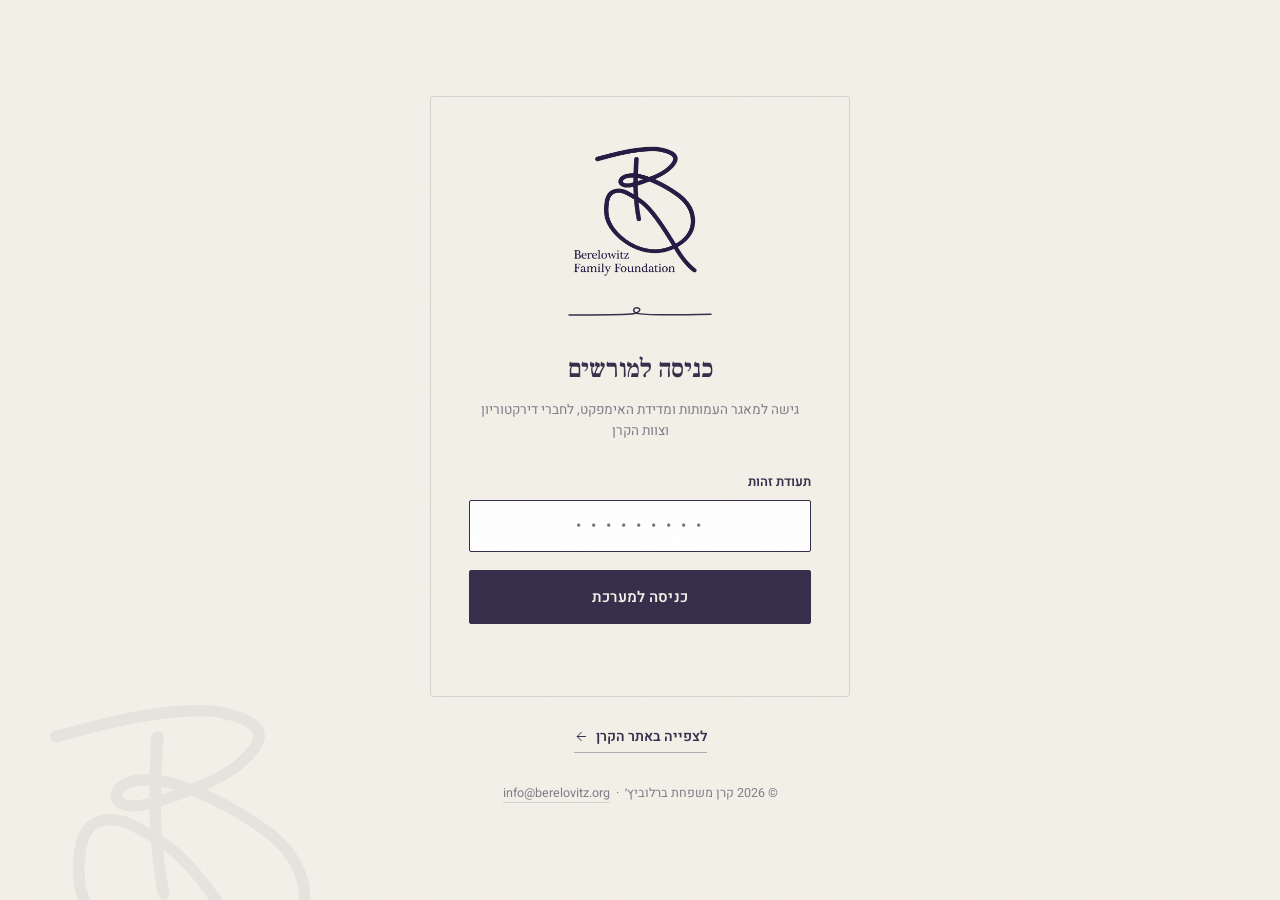
==== commit 002db678: "לינק ציבורי לאתר הקרן בעמודי הכניסה (index + login) מתחת לכרטיס הכניסה: "לצפייה באתר הקרן" מוביל ל-h" ====
--- a/index.html
+++ b/index.html
@@ -81,6 +81,13 @@
 .foot a{color:var(--purple-60);text-decoration:none;border-bottom:1px solid var(--purple-15)}
 .foot a:hover{color:var(--purple)}
 
+/* public site link under the gate card */
+.pub{margin-top:26px;text-align:center;position:relative;z-index:1}
+.pub a{display:inline-flex;align-items:center;gap:7px;font-size:14px;font-weight:600;color:var(--purple);
+  border-bottom:1px solid var(--purple-35);padding-bottom:3px;text-decoration:none;transition:border-color .2s}
+.pub a:hover{border-color:var(--purple)}
+.pub svg{width:15px;height:15px;stroke:currentColor;fill:none;stroke-width:1.6}
+
 @media(max-width:420px){
   .card{padding:38px 24px 30px}
   .logo{width:160px}
@@ -106,6 +113,12 @@
   <button class="btn" type="submit" id="lgBtn">כניסה למערכת</button>
   <div class="err" id="lgErr"></div>
 </form>
+
+<div class="pub">
+  <a href="home.html">לצפייה באתר הקרן
+    <svg viewBox="0 0 24 24" aria-hidden="true"><path d="M19 12H5M12 5l-7 7 7 7"/></svg>
+  </a>
+</div>
 
 <div class="foot">
   © 2026 קרן משפחת ברלוביץ׳ &nbsp;·&nbsp; <a href="mailto:info@berelovitz.org">info@berelovitz.org</a>
